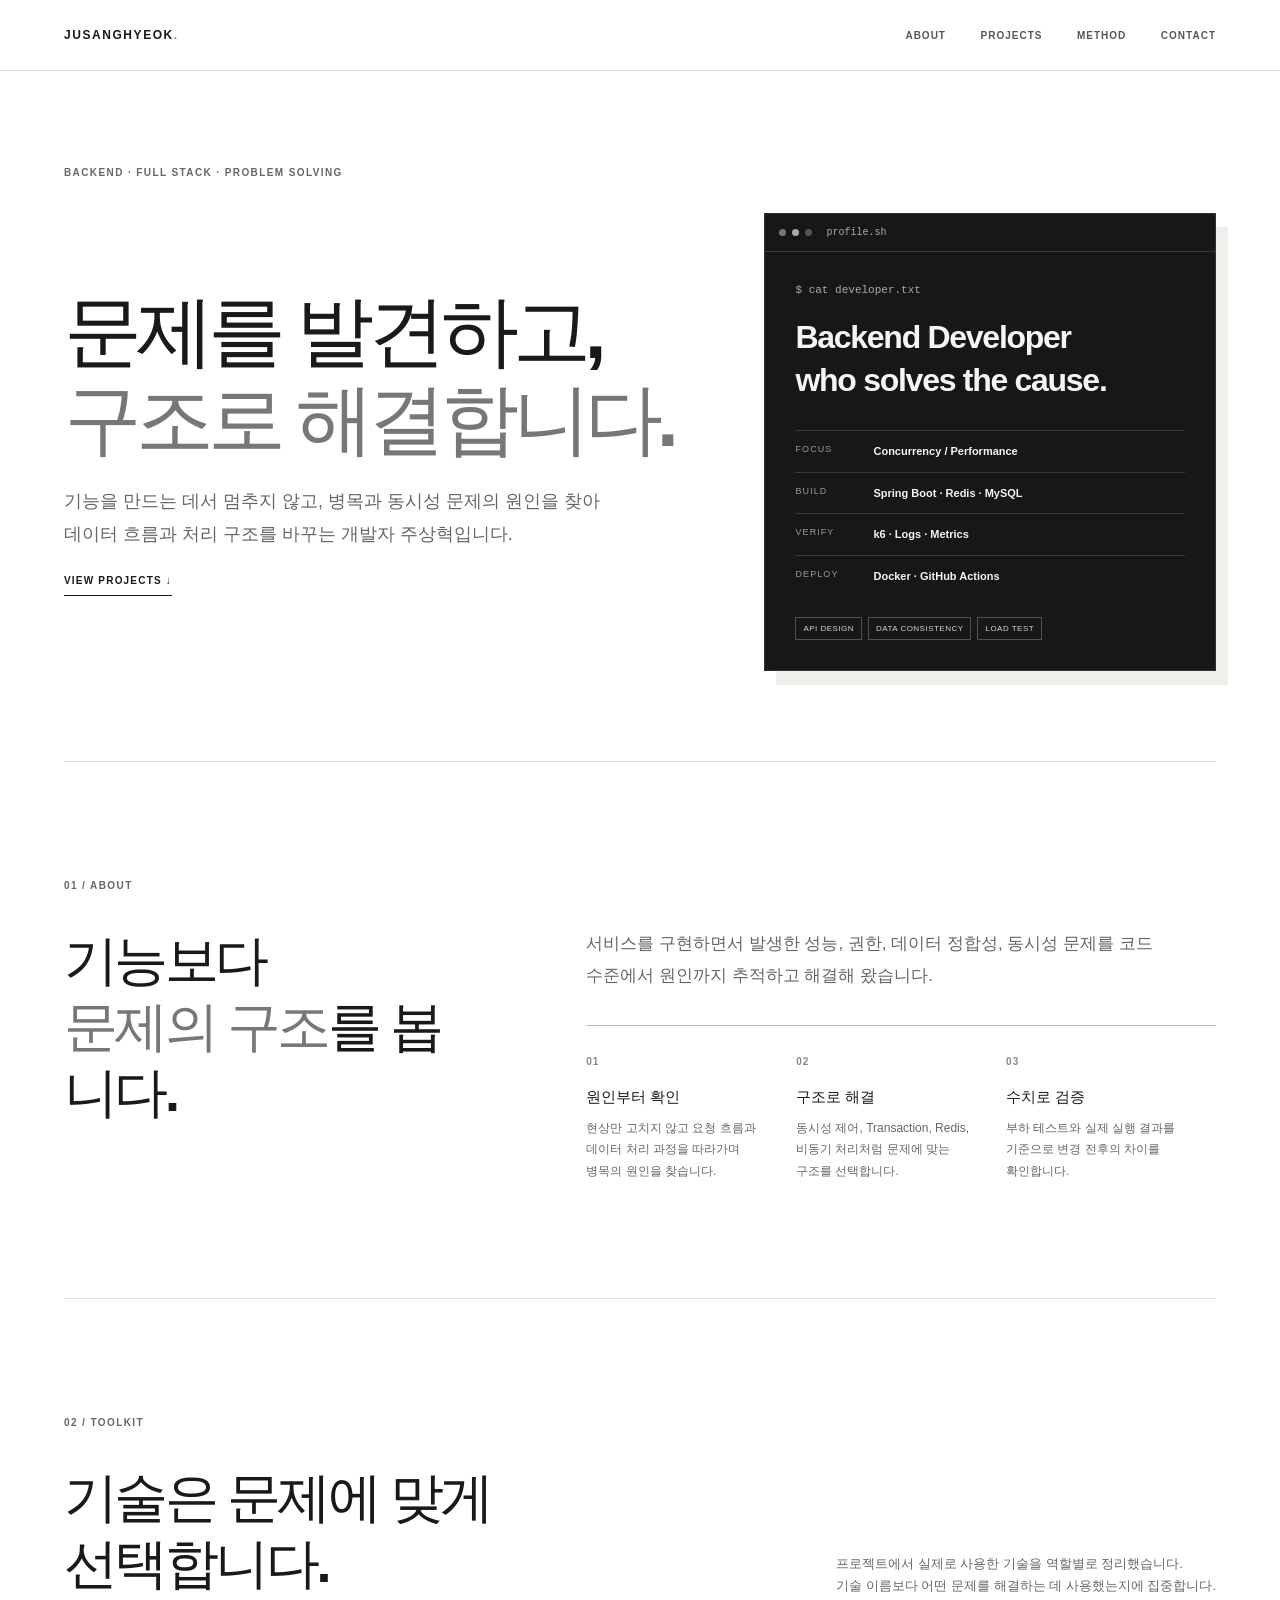
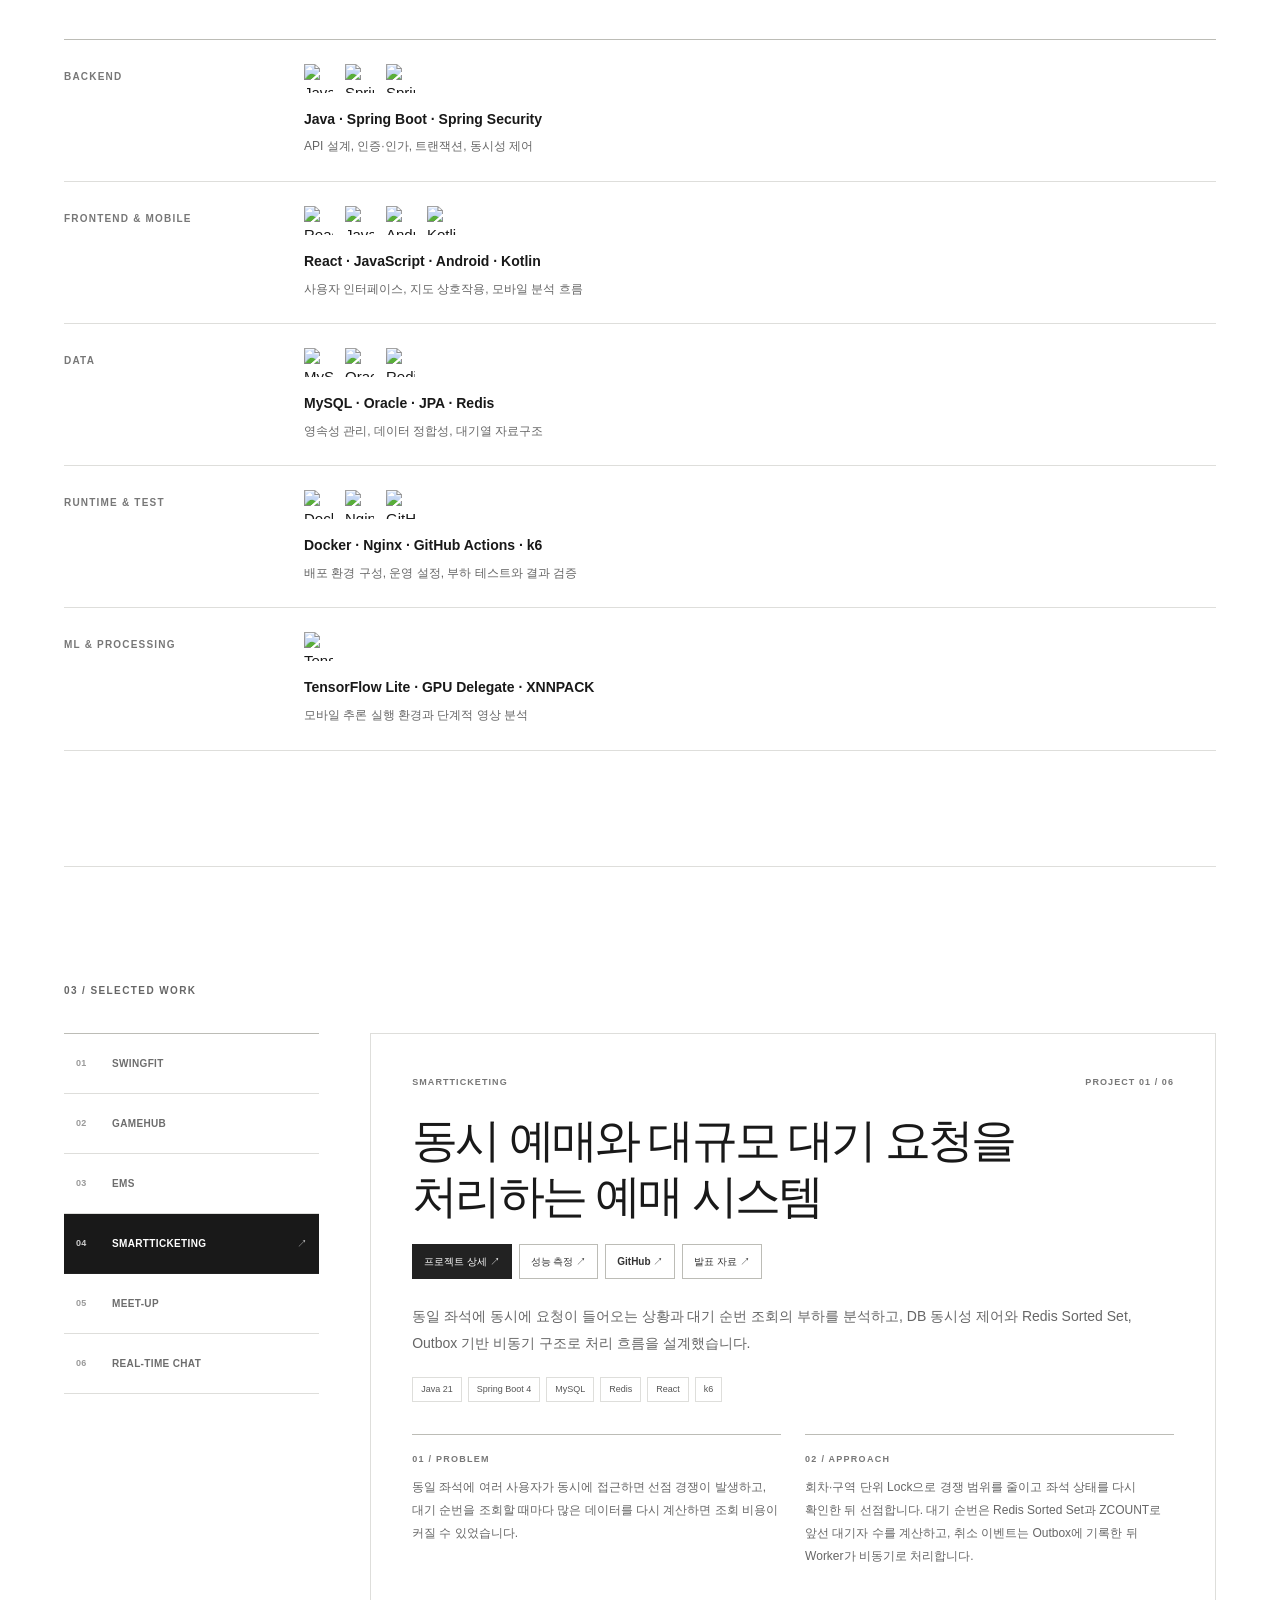
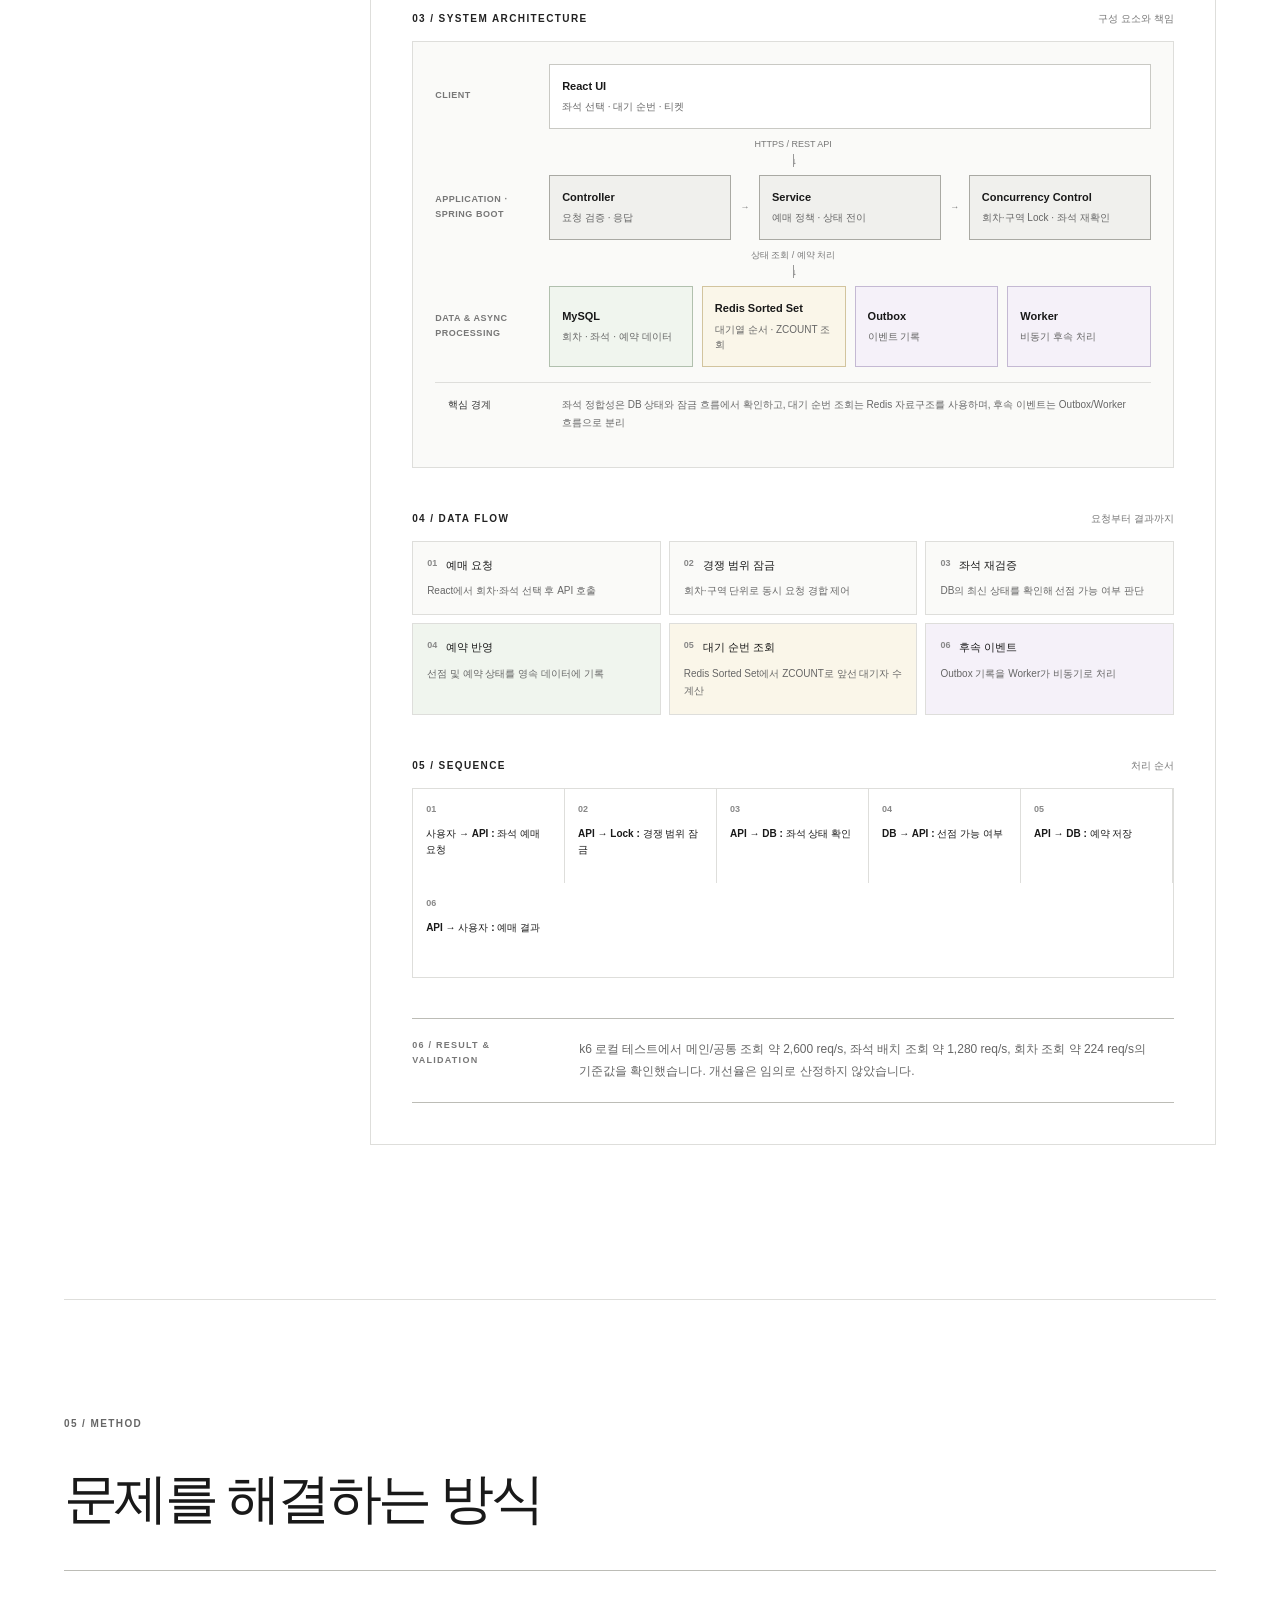
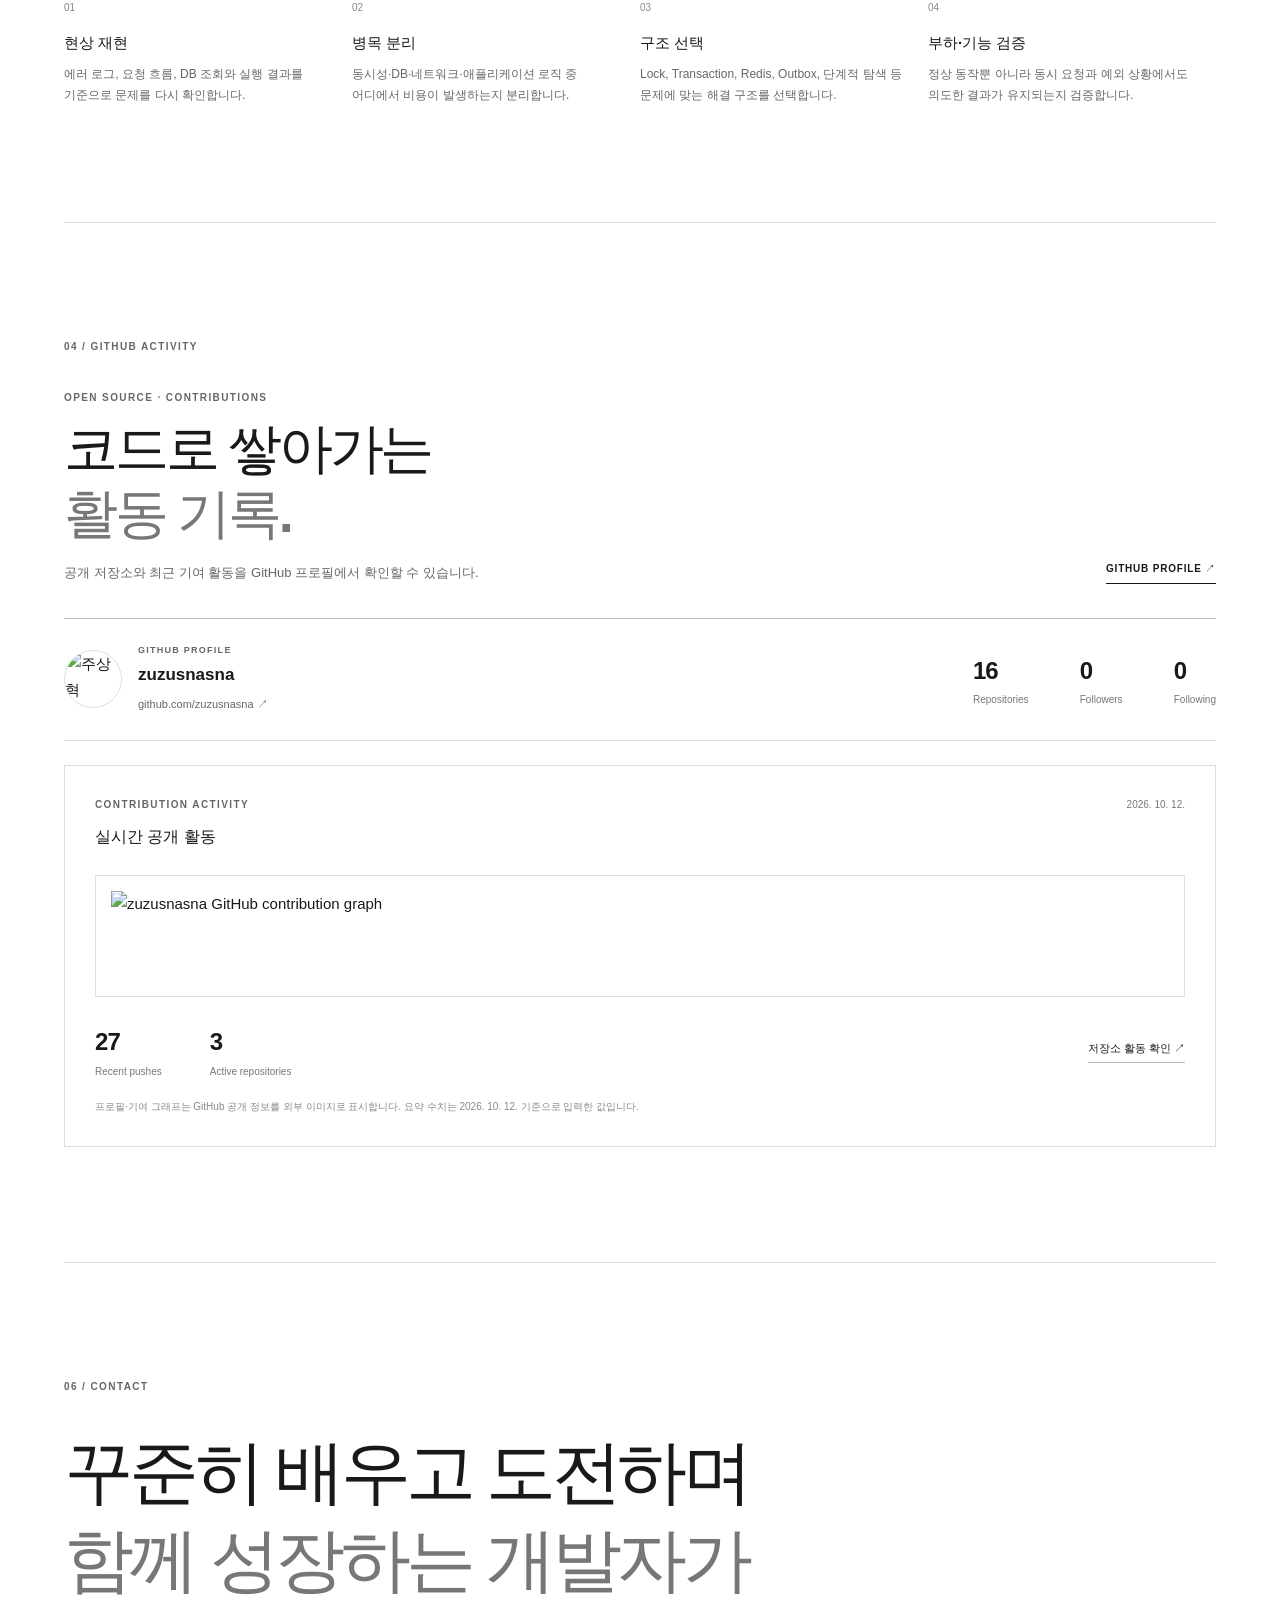
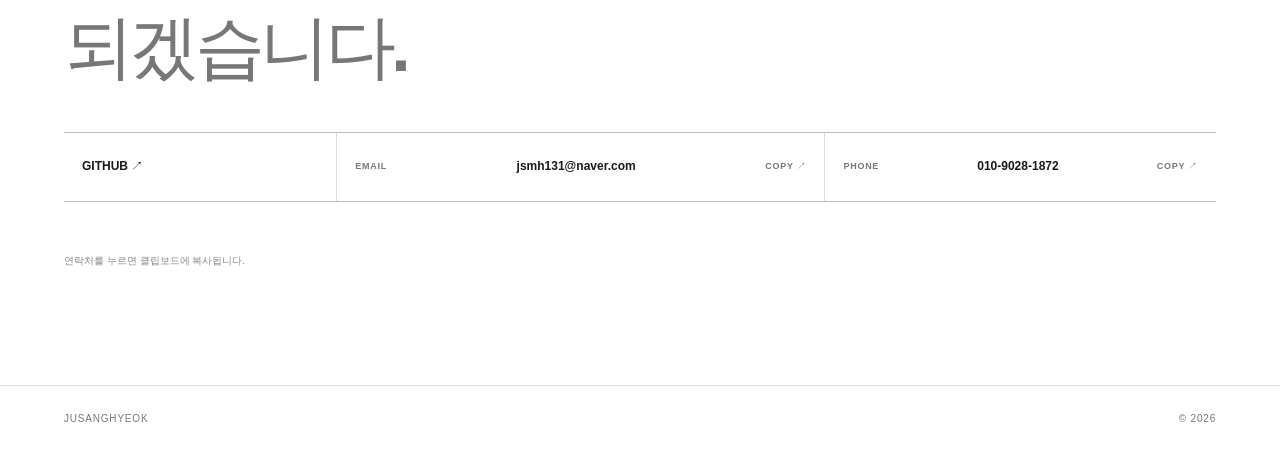
==== index.html @ 5ac65070 "Refresh homepage stylesheet cache" ====
<!doctype html>
<html lang="ko">
<head>
<meta charset="utf-8"><meta name="viewport" content="width=device-width, initial-scale=1">
<meta name="description" content="주상혁 개발자 포트폴리오"><title>주상혁 — 문제를 발견하고, 구조로 해결합니다.</title>
  <link rel="stylesheet" href="portfolio.css?v=20261027">
</head>
<body>
<header class="site-header"><a class="brand" href="#top">JUSANGHYEOK<span>.</span></a><nav><a href="#about">About</a><a href="#projects">Projects</a><a href="#method">Method</a><a href="#contact">Contact</a></nav></header>
<main id="top">
<section class="hero section"><div class="eyebrow">BACKEND · FULL STACK · PROBLEM SOLVING</div><div class="hero-main"><h1>문제를 발견하고,<br><em>구조로 해결합니다.</em></h1><p class="hero-copy">기능을 만드는 데서 멈추지 않고, 병목과 동시성 문제의 원인을 찾아<br>데이터 흐름과 처리 구조를 바꾸는 개발자 주상혁입니다.</p><a class="scroll-link" href="#projects">VIEW PROJECTS ↓</a></div><aside class="hero-terminal" aria-label="개발 환경 요약"><div class="terminal-bar"><i class="terminal-dot"></i><i class="terminal-dot"></i><i class="terminal-dot"></i><span class="terminal-label">profile.sh</span></div><div class="terminal-body"><div class="terminal-prompt">$ cat developer.txt</div><h2 class="terminal-name">Backend Developer<br>who solves the cause.</h2><div class="terminal-line"><span>FOCUS</span><strong>Concurrency / Performance</strong></div><div class="terminal-line"><span>BUILD</span><strong>Spring Boot · Redis · MySQL</strong></div><div class="terminal-line"><span>VERIFY</span><strong>k6 · Logs · Metrics</strong></div><div class="terminal-line"><span>DEPLOY</span><strong>Docker · GitHub Actions</strong></div><div class="terminal-tags"><span>API DESIGN</span><span>DATA CONSISTENCY</span><span>LOAD TEST</span></div></div></aside></section>
<section id="about" class="section about"><div class="section-label">01 / ABOUT</div><div class="about-grid"><h2>기능보다<br><span>문제의 구조</span>를 봅니다.</h2><div><p class="lead">서비스를 구현하면서 발생한 성능, 권한, 데이터 정합성, 동시성 문제를 코드 수준에서 원인까지 추적하고 해결해 왔습니다.</p><div class="principles"><article><b>01</b><h3>원인부터 확인</h3><p>현상만 고치지 않고 요청 흐름과 데이터 처리 과정을 따라가며 병목의 원인을 찾습니다.</p></article><article><b>02</b><h3>구조로 해결</h3><p>동시성 제어, Transaction, Redis, 비동기 처리처럼 문제에 맞는 구조를 선택합니다.</p></article><article><b>03</b><h3>수치로 검증</h3><p>부하 테스트와 실제 실행 결과를 기준으로 변경 전후의 차이를 확인합니다.</p></article></div></div></div></section>
<section id="stack" class="section stack"><div class="section-label">02 / TOOLKIT</div><div class="stack-heading"><h2>기술은 문제에 맞게<br>선택합니다.</h2><p>프로젝트에서 실제로 사용한 기술을 역할별로 정리했습니다.<br>기술 이름보다 어떤 문제를 해결하는 데 사용했는지에 집중합니다.</p></div><div class="stack-list"><div class="stack-row"><span class="stack-category">BACKEND</span><div class="stack-content"><div class="stack-logos"><img src="https://cdn.jsdelivr.net/gh/devicons/devicon/icons/java/java-original.svg" alt="Java"><img src="https://cdn.jsdelivr.net/gh/devicons/devicon/icons/spring/spring-original.svg" alt="Spring Boot"><img src="https://cdn.simpleicons.org/springsecurity/111111" alt="Spring Security"></div><strong>Java · Spring Boot · Spring Security</strong><p>API 설계, 인증·인가, 트랜잭션, 동시성 제어</p></div></div><div class="stack-row"><span class="stack-category">FRONTEND & MOBILE</span><div class="stack-content"><div class="stack-logos"><img src="https://cdn.jsdelivr.net/gh/devicons/devicon/icons/react/react-original.svg" alt="React"><img src="https://cdn.jsdelivr.net/gh/devicons/devicon/icons/javascript/javascript-original.svg" alt="JavaScript"><img src="https://cdn.jsdelivr.net/gh/devicons/devicon/icons/android/android-original.svg" alt="Android"><img src="https://cdn.jsdelivr.net/gh/devicons/devicon/icons/kotlin/kotlin-original.svg" alt="Kotlin"></div><strong>React · JavaScript · Android · Kotlin</strong><p>사용자 인터페이스, 지도 상호작용, 모바일 분석 흐름</p></div></div><div class="stack-row"><span class="stack-category">DATA</span><div class="stack-content"><div class="stack-logos"><img src="https://cdn.jsdelivr.net/gh/devicons/devicon/icons/mysql/mysql-original.svg" alt="MySQL"><img src="https://cdn.jsdelivr.net/gh/devicons/devicon/icons/oracle/oracle-original.svg" alt="Oracle"><img src="https://cdn.jsdelivr.net/gh/devicons/devicon/icons/redis/redis-original.svg" alt="Redis"></div><strong>MySQL · Oracle · JPA · Redis</strong><p>영속성 관리, 데이터 정합성, 대기열 자료구조</p></div></div><div class="stack-row"><span class="stack-category">RUNTIME & TEST</span><div class="stack-content"><div class="stack-logos"><img src="https://cdn.jsdelivr.net/gh/devicons/devicon/icons/docker/docker-original.svg" alt="Docker"><img src="https://cdn.jsdelivr.net/gh/devicons/devicon/icons/nginx/nginx-original.svg" alt="Nginx"><img src="https://cdn.jsdelivr.net/gh/devicons/devicon/icons/githubactions/githubactions-original.svg" alt="GitHub Actions"></div><strong>Docker · Nginx · GitHub Actions · k6</strong><p>배포 환경 구성, 운영 설정, 부하 테스트와 결과 검증</p></div></div><div class="stack-row"><span class="stack-category">ML & PROCESSING</span><div class="stack-content"><div class="stack-logos"><img src="https://cdn.jsdelivr.net/gh/devicons/devicon/icons/tensorflow/tensorflow-original.svg" alt="TensorFlow Lite"></div><strong>TensorFlow Lite · GPU Delegate · XNNPACK</strong><p>모바일 추론 실행 환경과 단계적 영상 분석</p></div></div></div></section>
<section id="projects" class="section projects"><div class="section-label">03 / SELECTED WORK</div>
<div class="projects-layout">
  <div class="project-switcher" id="projectSwitcher" role="tablist" aria-label="프로젝트 선택" aria-orientation="vertical">
    <button class="project-tab" data-project="swing" role="tab" aria-controls="projectDetail" aria-selected="false"><span>01</span><span>SWINGFIT</span><span class="tab-arrow">↗</span></button>
    <button class="project-tab" data-project="game" role="tab" aria-controls="projectDetail" aria-selected="false"><span>02</span><span>GAMEHUB</span><span class="tab-arrow">↗</span></button>
    <button class="project-tab" data-project="ems" role="tab" aria-controls="projectDetail" aria-selected="false"><span>03</span><span>EMS</span><span class="tab-arrow">↗</span></button>
    <button class="project-tab active" data-project="smart" role="tab" aria-controls="projectDetail" aria-selected="true"><span>04</span><span>SMARTTICKETING</span><span class="tab-arrow">↗</span></button>
    <button class="project-tab" data-project="meet" role="tab" aria-controls="projectDetail" aria-selected="false"><span>05</span><span>MEET-UP</span><span class="tab-arrow">↗</span></button>
    <button class="project-tab" data-project="realtimechat" role="tab" aria-controls="projectDetail" aria-selected="false"><span>06</span><span>REAL-TIME CHAT</span><span class="tab-arrow">↗</span></button>
  </div>
  <div id="projectDetail" class="project-detail" role="tabpanel" aria-live="polite"></div>
</div>
</section>
<section id="method" class="section method"><div class="section-label">05 / METHOD</div><h2>문제를 해결하는 방식</h2><div class="method-list"><div><span>01</span><h3>현상 재현</h3><p>에러 로그, 요청 흐름, DB 조회와 실행 결과를 기준으로 문제를 다시 확인합니다.</p></div><div><span>02</span><h3>병목 분리</h3><p>동시성·DB·네트워크·애플리케이션 로직 중 어디에서 비용이 발생하는지 분리합니다.</p></div><div><span>03</span><h3>구조 선택</h3><p>Lock, Transaction, Redis, Outbox, 단계적 탐색 등 문제에 맞는 해결 구조를 선택합니다.</p></div><div><span>04</span><h3>부하·기능 검증</h3><p>정상 동작뿐 아니라 동시 요청과 예외 상황에서도 의도한 결과가 유지되는지 검증합니다.</p></div></div></section>
<section id="github-activity" class="section github-activity"><div class="section-label">04 / GITHUB ACTIVITY</div>
<div class="github-heading"><div><p class="github-kicker">OPEN SOURCE · CONTRIBUTIONS</p><h2>코드로 쌓아가는<br><span>활동 기록.</span></h2><p class="github-intro">공개 저장소와 최근 기여 활동을 GitHub 프로필에서 확인할 수 있습니다.</p></div><a class="github-profile-link" href="https://github.com/zuzusnasna" target="_blank" rel="noreferrer">GITHUB PROFILE ↗</a></div>
<div class="github-overview"><div class="github-identity"><img class="github-avatar" src="https://github.com/zuzusnasna.png" alt="주상혁 GitHub 프로필 이미지"><div><span class="github-kicker">GITHUB PROFILE</span><h3>zuzusnasna</h3><a href="https://github.com/zuzusnasna" target="_blank" rel="noreferrer">github.com/zuzusnasna ↗</a></div></div><div class="github-stats"><div><strong>16</strong><span>Repositories</span></div><div><strong>0</strong><span>Followers</span></div><div><strong>0</strong><span>Following</span></div></div></div>
<div class="contribution-panel"><div class="contribution-heading"><div><span class="github-kicker">CONTRIBUTION ACTIVITY</span><h3>실시간 공개 활동</h3></div><span class="activity-date">2026. 10. 12.</span></div><a class="contribution-graph" href="https://github.com/zuzusnasna" target="_blank" rel="noreferrer" aria-label="GitHub contribution graph 열기"><img src="https://ghchart.rshah.org/zuzusnasna" alt="zuzusnasna GitHub contribution graph"></a><div class="activity-stats"><div><strong>27</strong><span>Recent pushes</span></div><div><strong>3</strong><span>Active repositories</span></div><a href="https://github.com/zuzusnasna?tab=repositories" target="_blank" rel="noreferrer">저장소 활동 확인 ↗</a></div><p class="github-note">프로필·기여 그래프는 GitHub 공개 정보를 외부 이미지로 표시합니다. 요약 수치는 2026. 10. 12. 기준으로 입력한 값입니다.</p></div>
</section>
<section id="contact" class="section contact"><div class="section-label">06 / CONTACT</div><h2>꾸준히 배우고 도전하며<br><em>함께 성장하는 개발자가 되겠습니다.</em></h2><div class="contact-links"><a href="https://github.com/zuzusnasna" target="_blank" rel="noreferrer">GITHUB ↗</a><button class="contact-copy" type="button" data-copy="jsmh131@naver.com"><span class="contact-copy-label">EMAIL</span><span>jsmh131@naver.com</span><span class="copy-action">COPY ↗</span></button><button class="contact-copy" type="button" data-copy="01090281872"><span class="contact-copy-label">PHONE</span><span>010-9028-1872</span><span class="copy-action">COPY ↗</span></button></div><p class="copy-feedback" aria-live="polite"></p><p class="small">연락처를 누르면 클립보드에 복사됩니다.</p></section>
</main><footer><span>JUSANGHYEOK</span><span>© 2026</span></footer><script src="script.js?v=20261026"></script>
</body></html>
---- portfolio.css ----
/* Portfolio stylesheet rebuilt from a single source of truth. */
:root{
 --ink:#191919;--muted:#666;--quiet:#858585;--line:#dededb;--line-dark:#bcbcb6;
 --paper:#fff;--panel:#f7f7f5;--panel-2:#efefec;--accent:#171717;
 --gutter:clamp(22px,5vw,76px);--content:1320px;--section-gap:clamp(76px,9vw,132px);
 color-scheme:light;font-family:Inter,Pretendard,-apple-system,BlinkMacSystemFont,"Segoe UI",sans-serif;
 font-synthesis:none;text-rendering:optimizeLegibility;-webkit-font-smoothing:antialiased
}
*{box-sizing:border-box}
html{scroll-behavior:smooth;scroll-padding-top:90px}
body{margin:0;background:var(--paper);color:var(--ink);font-size:15px;line-height:1.7}
body,button,input,textarea{font-family:Inter,Pretendard,-apple-system,BlinkMacSystemFont,"Segoe UI",sans-serif}
a{color:inherit;text-decoration:none}button{color:inherit}img,video{display:block;max-width:100%}
h1,h2,h3,h4,p{margin-top:0}p{color:var(--muted)}button,a{-webkit-tap-highlight-color:transparent}
button{font:inherit}::selection{background:#222;color:#fff}:focus-visible{outline:2px solid #555;outline-offset:4px}
.section{width:min(var(--content),calc(100% - var(--gutter)*2));margin-inline:auto}
.site-header{position:sticky;top:0;z-index:100;display:flex;align-items:center;justify-content:space-between;gap:24px;width:100%;min-height:70px;padding:0 var(--gutter);border-bottom:1px solid var(--line);background:rgba(255,255,255,.96);backdrop-filter:blur(14px)}
.brand{flex:0 0 auto;font-size:12px;font-weight:850;letter-spacing:.13em;white-space:nowrap}.brand span{color:#8b8b84}
.site-header nav{display:flex;align-items:center;justify-content:flex-end;gap:clamp(16px,2.7vw,38px);margin-left:auto}
.site-header nav a{display:inline-flex;align-items:center;min-height:70px;color:#565656;font-size:10px;font-weight:750;letter-spacing:.1em;text-transform:uppercase;white-space:nowrap}
.site-header nav a:hover{color:#000}
.hero{display:grid;grid-template-columns:minmax(0,1.15fr) minmax(300px,.85fr);align-items:center;column-gap:clamp(42px,7vw,100px);row-gap:18px;min-height:min(690px,calc(100svh - 70px));padding-block:66px 76px}
.eyebrow,.section-label,.visual-title,.detail-section-label,.detail-eyebrow,.github-kicker,.mini-label{color:var(--muted);font-size:10px;font-weight:780;letter-spacing:.14em;text-transform:uppercase}
.hero>.eyebrow{grid-column:1/-1;align-self:end;margin-bottom:0}.hero-main{min-width:0}.hero-terminal{grid-column:2;grid-row:2}
.hero h1{margin:0 0 22px;font-size:clamp(43px,6.1vw,82px);font-weight:640;line-height:1.12;letter-spacing:-.075em}
.hero h1 em,.contact h2 em{color:#777;font-style:normal}
.hero-copy{max-width:650px;margin-bottom:14px;font-size:clamp(15px,1.4vw,18px);line-height:1.85;word-break:keep-all}
.scroll-link{display:inline-flex;align-items:center;min-height:28px;padding:0 0 3px;border-bottom:1px solid var(--ink);font-size:10px;font-weight:780;letter-spacing:.12em;line-height:1.3}
.hero-terminal{align-self:center;overflow:hidden;border:1px solid #333;background:#171717;color:#f5f5f2;box-shadow:12px 14px 0 #efefec}
.terminal-bar{display:flex;align-items:center;gap:6px;min-height:38px;padding:0 14px;border-bottom:1px solid #373737}
.terminal-dot{width:7px;height:7px;border-radius:50%;background:#777}.terminal-dot:nth-child(2){background:#aaa}.terminal-dot:nth-child(3){background:#555}
.terminal-label{margin-left:8px;color:#aaa;font:10px/1.2 ui-monospace,SFMono-Regular,Menlo,monospace}
.terminal-body{padding:clamp(18px,3vw,30px)}.terminal-prompt{margin-bottom:17px;color:#aaa;font:11px/1.5 ui-monospace,SFMono-Regular,Menlo,monospace}
.terminal-name{margin-bottom:28px;font-size:clamp(23px,2.5vw,32px);font-weight:600;line-height:1.35;letter-spacing:-.04em}
.terminal-line{display:grid;grid-template-columns:66px 1fr;gap:12px;padding:11px 0;border-top:1px solid #383838;font-size:11px}
.terminal-line span{color:#999;font-size:9px;letter-spacing:.12em}.terminal-line strong{font-weight:550}
.terminal-tags{display:flex;flex-wrap:wrap;gap:6px;margin-top:20px}.terminal-tags span{padding:4px 7px;border:1px solid #505050;color:#d4d4d0;font-size:8px;letter-spacing:.06em}
.about,.stack,.projects,.method,.github-activity,.contact{padding-block:var(--section-gap);border-top:1px solid var(--line)}
.section-label{margin-bottom:34px}
.about-grid{display:grid;grid-template-columns:minmax(240px,.8fr) minmax(0,1.2fr);gap:clamp(40px,8vw,120px)}
.about-grid h2,.stack-heading h2,.method>h2{margin:0;font-size:clamp(32px,4.5vw,54px);font-weight:620;line-height:1.22;letter-spacing:-.065em}
.about-grid h2 span,.github-heading h2 span{color:#777}
.lead{max-width:680px;margin:0 0 32px;font-size:17px;line-height:1.9;word-break:keep-all}
.principles{display:grid;grid-template-columns:repeat(3,minmax(0,1fr));border-top:1px solid var(--line-dark)}
.principles article{padding:21px 17px 0 0}.principles article b{color:#888;font-size:10px;letter-spacing:.1em}
.principles h3{margin:12px 0 8px;font-size:15px}.principles p{margin:0;font-size:12px;line-height:1.8;word-break:keep-all}
.stack-heading{display:flex;justify-content:space-between;align-items:end;gap:30px;margin-bottom:42px}
.stack-heading p{max-width:470px;margin:0;font-size:13px}
.stack-list{border-top:1px solid var(--line-dark)}.stack-row{display:grid;grid-template-columns:210px minmax(0,1fr);gap:30px;padding:24px 0;border-bottom:1px solid var(--line)}
.stack-category{padding-top:4px;color:#777;font-size:10px;font-weight:780;letter-spacing:.12em}
.stack-content>strong{font-size:14px;font-weight:650}.stack-content p{margin:5px 0 0;font-size:12px}
.stack-logos{display:flex;align-items:center;flex-wrap:wrap;gap:12px;margin-bottom:13px}
.stack-logos img{width:29px;height:29px;object-fit:contain;transition:transform .18s}.stack-logos img:hover{transform:translateY(-2px)}
/* Project selector and detail are one two-column component. */
.projects{padding-bottom:clamp(90px,12vw,160px)}
.projects-layout{display:grid;grid-template-columns:minmax(205px,255px) minmax(0,1fr);align-items:start;gap:clamp(24px,4vw,54px)}
.project-switcher{position:sticky;top:94px;display:flex;flex-direction:column;min-width:0;border-top:1px solid var(--line-dark)}
.project-tab{display:grid;grid-template-columns:27px minmax(0,1fr) 18px;align-items:center;gap:9px;width:100%;min-height:60px;padding:14px 12px;border:0;border-bottom:1px solid var(--line);background:#fff;color:#6d6d6d;text-align:left;cursor:pointer;font-size:10px;font-weight:780;letter-spacing:.035em;transition:background .18s,color .18s,border-color .18s}
.project-tab>span:first-child{color:#999;font-size:9px;font-variant-numeric:tabular-nums}.project-tab>span:nth-child(2){min-width:0;overflow-wrap:anywhere}
.project-tab .tab-arrow{color:#999;text-align:right;opacity:0;transform:translate(-3px,3px);transition:opacity .18s,transform .18s}
.project-tab:hover{background:var(--panel);color:#111}.project-tab:hover .tab-arrow{opacity:1;transform:translate(0,0)}
.project-tab.active{border-bottom-color:#222;background:#191919;color:#fff}.project-tab.active>span:first-child,.project-tab.active .tab-arrow{color:#ccc}.project-tab.active .tab-arrow{opacity:1;transform:none}
.project-detail{min-width:0;scroll-margin-top:92px}.project-card{min-width:0;padding:clamp(22px,3.2vw,42px);border:1px solid var(--line);background:#fff}
.project-head{display:flex;justify-content:space-between;gap:15px;margin-bottom:22px;color:#777;font-size:9px;font-weight:780;letter-spacing:.12em}
.project-title{max-width:900px;margin:0 0 20px;font-size:clamp(28px,3.7vw,46px);font-weight:640;line-height:1.22;letter-spacing:-.06em;word-break:keep-all}
.project-actions{display:flex;flex-wrap:wrap;gap:7px;margin:20px 0 24px}
.project-action{display:inline-flex;align-items:center;justify-content:center;min-height:35px;padding:7px 11px;border:1px solid var(--line-dark);color:#333;font-size:10px;font-weight:700;transition:background .18s,color .18s,border-color .18s}
.project-action:hover,.project-action-primary{border-color:#222;background:#222;color:#fff}.project-action-primary:hover{background:#444}
.project-summary{max-width:900px;margin-bottom:20px;font-size:14px;line-height:1.9;word-break:keep-all}
.tags,.detail-tags{display:flex;flex-wrap:wrap;gap:6px}.tags span,.detail-tags span{padding:5px 8px;border:1px solid var(--line);color:#555;font-size:9px;line-height:1.5}
.detail-grid{display:grid;grid-template-columns:repeat(2,minmax(0,1fr));gap:24px;margin-top:32px}
.detail-grid section{min-width:0;padding-top:17px;border-top:1px solid var(--line-dark)}
.mini-label{display:block;margin-bottom:9px;color:#777;font-size:9px}
.detail-grid p,.project-result p{margin:0;font-size:12px;line-height:1.9;word-break:keep-all}
.visual-section{min-width:0;margin-top:42px}.visual-title{display:flex;justify-content:space-between;align-items:center;gap:16px;margin-bottom:14px;color:#222}
.visual-title small{color:#777;font-size:10px;font-weight:500;letter-spacing:0;text-transform:none}
.diagram{min-width:0;overflow-x:auto;padding:clamp(12px,2vw,22px);border:1px solid var(--line);background:#fafaf8}
.arch-map{display:flex;flex-direction:column;align-items:stretch;gap:8px;min-width:0}
.arch-lane{position:relative;display:flex;align-items:stretch;justify-content:center;gap:9px;min-width:0}
.arch-lane-label{flex:0 0 105px;display:flex;align-items:center;color:#777;font-size:9px;font-weight:780;letter-spacing:.06em}
.arch-node{flex:1 1 0;min-width:0;display:flex;flex-direction:column;justify-content:center;gap:5px;padding:13px 12px;border:1px solid #c9c9c4;background:#fff}
.arch-node b{font-size:11px;font-weight:750;line-height:1.5;overflow-wrap:anywhere}.arch-node small{color:#666;font-size:10px;line-height:1.55;overflow-wrap:anywhere}
.arch-node.primary{border-color:#a9a9a3;background:#f0f0ed}.arch-node.database{border-color:#b1c0ae;background:#f0f5ee}.arch-node.cache{border-color:#d2c49e;background:#faf6e9}.arch-node.async{border-color:#c4b9d3;background:#f5f1f9}.arch-node.fallback{border-color:#d7b7a6;background:#fbf2ed}
.arch-connector{display:flex;flex-direction:column;align-items:center;gap:2px;color:#777;font-size:9px;text-align:center}.arch-connector i{display:block;width:1px;height:13px;background:#999}
.arch-link{align-self:center;color:#777;font-size:9px;letter-spacing:.06em}.arch-note{display:grid;grid-template-columns:100px minmax(0,1fr);gap:14px;margin-top:7px;padding:13px;border-top:1px solid var(--line);color:#666;font-size:10px;line-height:1.8}.arch-note b{color:#333}
.arch-fork{padding:8px;color:#666;text-align:center;font-size:10px}
.flow-detail{display:grid;grid-template-columns:repeat(3,minmax(0,1fr));gap:8px}
.flow-step{min-width:0;padding:14px;border:1px solid var(--line);background:#fafaf8}
.flow-step-top{display:flex;align-items:flex-start;gap:9px;margin-bottom:8px;font-size:11px;font-weight:750}.flow-step-top b{color:#888;font-size:9px}
.flow-step p{margin:0;font-size:10px;line-height:1.75;word-break:keep-all}
.flow-step.cache{background:#faf6e9}.flow-step.database{background:#f0f5ee}.flow-step.async{background:#f5f1f9}
.flow-arrow{align-self:center;color:#888}.sequence{display:grid;grid-template-columns:repeat(5,minmax(0,1fr));border:1px solid var(--line)}
.sequence-item,.sequence>div{display:flex;flex-direction:column;gap:9px;min-width:0;min-height:94px;padding:13px;border-right:1px solid var(--line)}
.sequence-item:last-child,.sequence>div:last-child{border-right:0}
.sequence-item b,.sequence>div b{color:#888;font-size:9px}.sequence-item span,.sequence>div span{font-size:10px;font-weight:650;line-height:1.6;overflow-wrap:anywhere}
.project-result{display:grid;grid-template-columns:145px minmax(0,1fr);gap:16px 22px;margin-top:40px;padding:19px 0;border-top:1px solid var(--line-dark);border-bottom:1px solid var(--line-dark)}
.project-result .mini-label{margin:0}.project-result p{max-width:850px}
.method>h2{margin-bottom:38px}.method-list{display:grid;grid-template-columns:repeat(4,minmax(0,1fr));border-top:1px solid var(--line-dark)}
.method-list>div{padding:22px 18px 0 0}.method-list span{color:#888;font-size:10px}.method-list h3{margin:12px 0 8px;font-size:15px}.method-list p{margin:0;font-size:12px;line-height:1.8;word-break:keep-all}
.github-heading{display:flex;align-items:end;justify-content:space-between;gap:30px;margin-bottom:34px}.github-kicker{display:block;margin-bottom:10px}
.github-heading h2{margin-bottom:16px;font-size:clamp(32px,4.5vw,54px);font-weight:620;line-height:1.2;letter-spacing:-.06em}
.github-intro{max-width:480px;margin:0;font-size:13px}.github-profile-link{flex:0 0 auto;padding-bottom:6px;border-bottom:1px solid var(--ink);font-size:10px;font-weight:780;letter-spacing:.08em}
.github-overview{display:flex;justify-content:space-between;align-items:center;gap:25px;padding:24px 0;border-top:1px solid var(--line-dark);border-bottom:1px solid var(--line)}
.github-identity{display:flex;align-items:center;gap:16px}.github-avatar{width:58px;height:58px;border:1px solid var(--line);border-radius:50%;object-fit:cover}
.github-identity .github-kicker{margin-bottom:3px;font-size:9px}.github-identity h3{margin:0;font-size:17px}.github-identity a{color:#666;font-size:11px}
.github-stats{display:flex;gap:clamp(22px,4vw,54px)}.github-stats>div,.activity-stats>div{display:flex;flex-direction:column}
.github-stats strong,.activity-stats strong{font-size:24px;font-weight:600;letter-spacing:-.04em}.github-stats span,.activity-stats span{color:#777;font-size:10px}
.contribution-panel{margin-top:24px;padding:clamp(18px,3vw,30px);border:1px solid var(--line)}
.contribution-heading{display:flex;justify-content:space-between;gap:20px}.contribution-heading h3{margin:0;font-size:16px}.activity-date{color:#777;font-size:10px}
.contribution-graph{display:block;margin:25px 0;padding:15px;overflow:hidden;border:1px solid var(--line);background:#fff}.contribution-graph img{width:100%;min-height:90px;object-fit:contain}
.activity-stats{display:flex;align-items:center;gap:clamp(20px,4vw,48px)}.activity-stats>a{margin-left:auto;padding-bottom:4px;border-bottom:1px solid var(--line-dark);font-size:11px}
.github-note,.small{margin:18px 0 0;color:#888;font-size:10px;line-height:1.8}
.contact h2{max-width:1000px;margin-bottom:40px;font-size:clamp(34px,5.7vw,70px);font-weight:620;line-height:1.25;letter-spacing:-.065em;word-break:keep-all}
.contact-links{display:grid;grid-template-columns:.7fr 1.25fr 1fr;border-top:1px solid var(--line-dark);border-bottom:1px solid var(--line-dark)}
.contact-links>a,.contact-copy{display:flex;align-items:center;justify-content:space-between;gap:12px;min-width:0;min-height:68px;padding:16px 18px;border:0;border-right:1px solid var(--line);background:#fff;color:var(--ink);text-align:left;font-size:12px;font-weight:650}
.contact-links>:last-child{border-right:0}.contact-links>a:hover,.contact-copy:hover{background:var(--panel)}.contact-copy{cursor:pointer}
.contact-copy-label,.copy-action{flex:0 0 auto;color:#777;font-size:9px;font-weight:780;letter-spacing:.08em}.contact-copy>span:nth-child(2){min-width:0;overflow-wrap:anywhere}
.copy-feedback{min-height:20px;margin:12px 0 0;font-size:11px}
footer{display:flex;justify-content:space-between;gap:20px;padding:24px var(--gutter);border-top:1px solid var(--line);color:#777;font-size:10px;letter-spacing:.08em}
/* Shared project-detail page components */
.project-detail-page{background:#fff}.detail-page-main{width:min(1120px,calc(100% - var(--gutter)*2));margin-inline:auto}
.detail-page-top{padding:30px 0 12px}.detail-back-link{display:inline-block;color:#666;font-size:10px;font-weight:780;letter-spacing:.08em}.detail-back-link:hover{color:#000}
.detail-hero{display:grid;grid-template-columns:minmax(0,1fr) 235px;align-items:start;gap:clamp(30px,6vw,75px);padding:56px 0 74px}
.detail-hero-copy{min-width:0}.detail-eyebrow{display:flex;flex-wrap:wrap;gap:10px;margin-bottom:22px}.detail-eyebrow span{color:#222}
.detail-hero h1{margin-bottom:22px;font-size:clamp(36px,5.5vw,64px);font-weight:630;line-height:1.16;letter-spacing:-.065em;word-break:keep-all}
.detail-hero-copy>p,.detail-lead{max-width:760px;margin-bottom:25px;font-size:14px;line-height:1.95;word-break:keep-all}
.detail-tags{gap:6px}.detail-side-index{display:flex;flex-direction:column;align-items:flex-start;gap:12px;margin-top:4px;padding:20px;border:1px solid var(--line);background:var(--panel)}
.detail-side-index>span{color:#777;font-size:9px;font-weight:780;letter-spacing:.1em}.detail-side-index strong{font-size:13px;line-height:1.5}
.detail-side-line{width:100%;height:1px;margin:2px 0;background:var(--line-dark)}.detail-side-index small{color:#777;font-size:9px;line-height:1.7}
.detail-side-index a{font-size:10px;font-weight:650;line-height:1.6}.detail-side-index a:hover{text-decoration:underline;text-underline-offset:3px}
.detail-hero-actions,.detail-resource-links,.detail-bottom-links{display:flex;flex-wrap:wrap;gap:8px;margin-top:22px}
.detail-primary-link,.detail-secondary-link,.detail-resource-links a,.detail-bottom-links a{display:inline-flex;align-items:center;padding:9px 12px;border:1px solid var(--line-dark);font-size:10px;font-weight:700}
.detail-primary-link{background:#222;color:#fff;border-color:#222}.detail-primary-link:hover{background:#444}.detail-secondary-link:hover,.detail-resource-links a:hover,.detail-bottom-links a:hover{background:var(--panel)}
.detail-section{padding:48px 0 62px;border-top:1px solid var(--line)}.detail-section-label{display:flex;gap:12px;margin-bottom:19px}.detail-section-label span:first-child{color:#222}
.detail-section-heading{display:flex;align-items:end;justify-content:space-between;gap:30px;margin-bottom:28px}.detail-section-heading h2{margin:0;font-size:clamp(25px,3.2vw,38px);font-weight:620;line-height:1.25;letter-spacing:-.05em;word-break:keep-all}
.detail-section-heading p{max-width:470px;margin:0;font-size:12px;line-height:1.8}
.detail-card-grid{display:grid;grid-template-columns:repeat(2,minmax(0,1fr));gap:12px}
.detail-info-card{min-width:0;padding:22px;border:1px solid var(--line);background:#fff}.detail-info-card>span{color:#777;font-size:9px;font-weight:780;letter-spacing:.1em}
.detail-info-card h3{margin:12px 0 8px;font-size:16px;line-height:1.45;letter-spacing:-.025em}.detail-info-card p{margin:0;font-size:12px;line-height:1.85;word-break:keep-all}
.detail-outcome{padding:34px;border:1px solid var(--line);background:var(--panel)}.detail-outcome>div:first-child>span{color:#777;font-size:10px;font-weight:780;letter-spacing:.1em}
.detail-outcome h2{margin:12px 0 16px;font-size:clamp(25px,3.5vw,40px);line-height:1.25;letter-spacing:-.05em}.detail-outcome>p{max-width:850px;font-size:13px;line-height:1.9}
.detail-problem-grid{display:grid;grid-template-columns:150px minmax(0,1fr);gap:20px}.detail-problem-grid>.detail-section-label{margin:0}.detail-problem-content{display:grid;grid-template-columns:repeat(2,minmax(0,1fr));gap:14px}
.detail-problem-content article{padding:22px;border:1px solid var(--line)}.detail-problem-content article>span{font-size:9px;color:#777;font-weight:780;letter-spacing:.1em}
.detail-problem-content h2{margin:12px 0;font-size:22px;line-height:1.35;letter-spacing:-.04em}.detail-problem-content p{margin:0;font-size:12px;line-height:1.9;word-break:keep-all}.detail-solution{background:var(--panel)}
.detail-feature-list{border-top:1px solid var(--line-dark)}.detail-feature{display:grid;grid-template-columns:55px minmax(0,1fr);gap:18px;padding:23px 0;border-bottom:1px solid var(--line)}
.detail-feature-index{color:#888;font-size:10px}.detail-feature h3{margin:0 0 8px;font-size:16px}.detail-feature p{margin:0 0 9px;font-size:12px;line-height:1.85;word-break:keep-all}
.detail-feature code{display:inline-block;padding:4px 7px;background:var(--panel);color:#555;font-size:10px;overflow-wrap:anywhere}
.detail-steps{display:grid;grid-template-columns:repeat(3,minmax(0,1fr));gap:9px}.detail-step{display:grid;grid-template-columns:28px minmax(0,1fr);gap:12px;padding:17px;border:1px solid var(--line)}
.detail-step>span{color:#888;font-size:10px}.detail-step h3{margin:0 0 7px;font-size:13px}.detail-step p{margin:0;font-size:11px;line-height:1.8;word-break:keep-all}
.engineering-grid{display:grid;grid-template-columns:repeat(2,minmax(0,1fr));gap:10px}.engineering-card{padding:20px;border:1px solid var(--line)}
.engineering-card>span{color:#777;font-size:9px;font-weight:780;letter-spacing:.1em}.engineering-card h3{margin:10px 0 8px;font-size:15px}.engineering-card p{margin:0;font-size:12px;line-height:1.85;word-break:keep-all}
.verification-note{margin-top:18px;padding:20px;border-left:2px solid #999;background:var(--panel)}.verification-note strong{font-size:11px}.verification-note p{margin:8px 0 0;font-size:12px;line-height:1.85}
.detail-contribution-content{display:grid;grid-template-columns:220px minmax(0,1fr);gap:30px}.detail-contribution-content h2{margin:10px 0 0;font-size:clamp(25px,3.4vw,38px);line-height:1.3;letter-spacing:-.05em}
.detail-overline{color:#777;font-size:9px;font-weight:780;letter-spacing:.1em}.detail-contribution-content>p{margin:0;font-size:13px;line-height:1.95;word-break:keep-all}
.detail-bottom-links{margin-top:22px}.detail-flow-section{margin-top:0}
.performance-footer-actions,.realtime-footer-actions{display:flex;flex-wrap:wrap;gap:9px;margin-top:24px}
.performance-footer-actions a,.realtime-footer-actions a{padding:10px 13px;border:1px solid var(--line-dark);font-size:10px;font-weight:650}
.performance-footer-actions a:hover,.realtime-footer-actions a:hover{background:var(--ink);color:#fff}
.realtime-flow-grid,.realtime-improvement-grid,.realtime-next-grid{display:grid;grid-template-columns:repeat(4,minmax(0,1fr));gap:10px;margin-top:24px}
.realtime-flow-grid article,.realtime-improvement-grid article,.realtime-next-grid article{min-width:0;padding:17px;border:1px solid var(--line)}
.realtime-flow-grid article>span,.realtime-improvement-grid article>span,.realtime-next-grid article>span{display:block;margin-bottom:10px;color:#777;font-size:9px;font-weight:780;letter-spacing:.08em}
.realtime-flow-grid strong,.realtime-improvement-grid strong,.realtime-next-grid strong{font-size:12px}
.realtime-flow-grid p,.realtime-improvement-grid p,.realtime-next-grid p{margin:8px 0 0;font-size:11px;line-height:1.75}
.realtime-callout,.realtime-open-issue{margin-top:18px;padding:18px;border-left:2px solid #999;background:var(--panel)}
.realtime-callout p,.realtime-open-issue p{margin:0;font-size:12px;line-height:1.8}.realtime-open-issue{display:grid;grid-template-columns:190px minmax(0,1fr);gap:24px}
.realtime-open-issue>div:first-child>span{color:#777;font-size:9px;font-weight:780;letter-spacing:.1em}.realtime-open-issue h3{margin:8px 0 0;font-size:16px}.realtime-open-issue p+p{margin-top:12px}
.realtime-metrics{display:grid;grid-template-columns:repeat(4,minmax(0,1fr));gap:10px}
.realtime-metrics>div{min-width:0;padding:20px;border:1px solid var(--line)}.realtime-metrics span{display:block;color:#777;font-size:9px}
.realtime-metrics strong{display:block;margin-top:8px;font-size:clamp(21px,3vw,32px);font-weight:620;letter-spacing:-.04em}.realtime-metrics p{margin:5px 0 0;font-size:10px}
.realtime-architecture{padding:clamp(12px,2.5vw,26px)}.chat-arch .realtime-monitoring-lane{padding-top:12px;border-top:1px dashed var(--line-dark)}.realtime-monitoring-lane .arch-lane-label{flex-basis:145px}
.realtime-lead{font-size:14px;line-height:1.95}.realtime-tradeoffs-section{margin-top:0}
.grafana-video-frame{margin-top:24px;border:1px solid var(--line);background:#111}.grafana-video-frame video{width:100%;max-height:620px}.grafana-video-caption{display:flex;justify-content:space-between;gap:15px;padding:12px 15px;color:#ddd;font-size:10px}.grafana-video-caption a{color:#fff}
.data-lane{align-items:stretch}.realtime-feature-grid{grid-template-columns:repeat(2,minmax(0,1fr))}.metric-rows{display:grid;gap:9px}.performance-page .detail-hero{align-items:start}.realtime-chat-page .detail-section{scroll-margin-top:90px}
/* Performance reports */
.performance-intro{max-width:760px}.performance-visual{display:grid;grid-template-columns:repeat(3,minmax(0,1fr));gap:10px;margin-top:24px}
.performance-visual-card{min-width:0;padding:20px;border:1px solid var(--line)}.performance-visual-card>span,.performance-visual-card>small,.performance-visual-card em,.performance-visual-values{color:#777;font-size:10px}
.performance-visual-values{display:flex;align-items:center;gap:9px;margin-top:10px}.performance-visual-values strong,.performance-visual-values b{color:var(--ink);font-size:22px}.performance-visual-values .before{color:#777}.performance-visual-values .arrow{color:#999}
.performance-visual-card em{display:block;margin-top:12px;font-style:normal;line-height:1.7}
.performance-summary{display:grid;grid-template-columns:repeat(4,minmax(0,1fr));gap:8px;margin-top:28px}
.performance-summary article{min-width:0;padding:17px;border:1px solid var(--line)}.performance-summary article>span{display:block;color:#777;font-size:9px;font-weight:780}
.performance-summary strong{display:block;margin:9px 0 4px;font-size:clamp(21px,3vw,31px);font-weight:620;letter-spacing:-.04em}.performance-summary p{margin:0;font-size:10px;line-height:1.7}
.performance-grid{display:grid;grid-template-columns:repeat(2,minmax(0,1fr));gap:12px}.performance-card{min-width:0;padding:22px;border:1px solid var(--line)}
.performance-card-top{display:flex;flex-wrap:wrap;justify-content:space-between;gap:8px;margin-bottom:18px}.performance-index{color:#777;font-size:9px;font-weight:780;letter-spacing:.08em}
.performance-tag{padding:3px 7px;background:var(--panel-2);color:#555;font-size:9px}.performance-card h3{margin-bottom:9px;font-size:19px;letter-spacing:-.03em}
.performance-card>p{font-size:12px;line-height:1.8}.metric-title{margin:20px 0 10px;font-size:11px;font-weight:700}
.metric-row{display:grid;grid-template-columns:58px minmax(40px,1fr) auto;align-items:center;gap:10px;margin:9px 0}
.metric-name,.metric-value{font-size:10px}.metric-track{height:7px;overflow:hidden;background:#e8e8e5}.metric-bar{height:100%;background:#333}.metric-bar.after{background:#999}
.performance-result{display:flex;flex-direction:column;gap:4px;margin-top:20px;padding-top:15px;border-top:1px solid var(--line)}
.performance-result>span{color:#777;font-size:10px}.performance-result strong{font-size:14px}.performance-result-grid{margin-top:25px}
.performance-note{margin-top:18px;padding:17px 18px;border:1px solid var(--line);background:var(--panel);color:#666;font-size:11px;line-height:1.8}.performance-note strong{color:#222}
.dispatch-grid{display:grid;grid-template-columns:repeat(2,minmax(0,1fr));gap:12px}.dispatch-metric{margin:22px 0 5px;font-size:30px;font-weight:650;letter-spacing:-.04em}.dispatch-metric span{color:#777}.dispatch-sub{font-size:11px!important}
.performance-details{margin-top:18px;border:1px solid var(--line)}.performance-details summary{padding:15px 18px;cursor:pointer;font-size:12px;font-weight:650}
.performance-detail-body{padding:0 18px 18px}.performance-detail-body h3{margin:18px 0 6px;font-size:12px}.performance-detail-body p{margin:0 0 10px;font-size:11px;line-height:1.8}
.performance-table-wrap{overflow-x:auto;border:1px solid var(--line)}.performance-table{width:100%;border-collapse:collapse;text-align:left;font-size:12px}
.performance-table th,.performance-table td{padding:13px 16px;border-bottom:1px solid var(--line)}.performance-table th{background:var(--panel);color:#666;font-size:9px;letter-spacing:.08em}
.performance-table tr:last-child td{border-bottom:0}.performance-table td:last-child{font-weight:650;font-variant-numeric:tabular-nums}
.test-condition-grid{grid-template-columns:repeat(4,minmax(0,1fr))}.condition-stat{margin-top:12px!important}.condition-stat span{display:block;color:#777;font-size:10px}.condition-footnote{margin-top:12px;font-size:10px}
/* Responsive layouts */
@media(max-width:1050px){
 .projects-layout{grid-template-columns:205px minmax(0,1fr);gap:24px}.project-card{padding:24px}
 .flow-detail{grid-template-columns:repeat(2,minmax(0,1fr))}.realtime-flow-grid,.realtime-improvement-grid,.realtime-next-grid{grid-template-columns:repeat(2,minmax(0,1fr))}
 .realtime-metrics,.performance-summary{grid-template-columns:repeat(2,minmax(0,1fr))}
}
@media(max-width:760px){
 :root{--gutter:22px;--section-gap:76px}
 .site-header{min-height:62px;gap:14px}.site-header nav{gap:clamp(10px,2.5vw,20px)}.site-header nav a{min-height:62px;font-size:9px;letter-spacing:.025em}.brand{font-size:10px;letter-spacing:.08em}
 .hero{grid-template-columns:minmax(0,1fr);min-height:auto;gap:34px;padding-block:60px 78px}.hero-main,.hero-terminal{grid-column:1;grid-row:auto}.hero>.eyebrow{grid-column:auto}.hero h1{font-size:clamp(40px,9vw,62px)}.hero-terminal{width:min(100%,560px)}
 .about-grid{grid-template-columns:1fr;gap:30px}.stack-heading{align-items:flex-start;flex-direction:column}.stack-row{grid-template-columns:150px minmax(0,1fr)}
 .projects-layout{grid-template-columns:minmax(0,1fr);gap:22px}.project-switcher{position:relative;top:auto;display:grid;grid-template-columns:repeat(2,minmax(0,1fr));border-top:1px solid var(--line-dark)}
 .project-tab{min-height:52px;border-right:1px solid var(--line);padding:11px 9px;grid-template-columns:23px minmax(0,1fr) 13px;font-size:9px}
 .project-tab:nth-child(2n){border-right:0}.project-card{padding:22px 18px}.project-title{font-size:clamp(28px,6vw,40px)}
 .detail-grid{gap:18px}.sequence{grid-template-columns:repeat(2,minmax(0,1fr))}.sequence-item,.sequence>div{border-bottom:1px solid var(--line)}.sequence-item:nth-child(2n),.sequence>div:nth-child(2n){border-right:0}.sequence-item:last-child,.sequence>div:last-child{border-bottom:0}
 .method-list{grid-template-columns:repeat(2,minmax(0,1fr));gap:18px 12px}.github-heading{align-items:flex-start;flex-direction:column}.github-overview{align-items:flex-start;flex-direction:column}.github-stats{width:100%;justify-content:space-between}
 .activity-stats{flex-wrap:wrap;gap:18px 28px}.activity-stats>a{width:100%;margin-left:0}.contribution-graph{padding:7px}
 .detail-hero{grid-template-columns:minmax(0,1fr);gap:24px;padding:42px 0 52px}.detail-hero h1{font-size:clamp(36px,7vw,52px)}.detail-side-index{max-width:none}
 .detail-section{padding:38px 0 44px}.detail-section-heading{align-items:flex-start;flex-direction:column;gap:12px}
 .detail-problem-grid{grid-template-columns:minmax(0,1fr);gap:14px}.detail-problem-content{grid-template-columns:minmax(0,1fr)}.detail-steps{grid-template-columns:repeat(2,minmax(0,1fr))}
 .detail-contribution-content{grid-template-columns:minmax(0,1fr);gap:18px}.realtime-open-issue{grid-template-columns:minmax(0,1fr);gap:12px}
 .performance-grid,.dispatch-grid{grid-template-columns:minmax(0,1fr)}.performance-visual{grid-template-columns:minmax(0,1fr)}
 .detail-outcome{padding:24px 18px}.detail-page-main{width:calc(100% - 44px)}
}
@media(max-width:520px){
 :root{--gutter:18px;--section-gap:68px}
 .site-header{flex-wrap:wrap;justify-content:center;gap:0;padding-top:10px}.brand{margin-right:auto}.site-header nav{gap:14px}.site-header nav a{min-height:38px}
 .hero{padding-block:46px 64px}.hero h1{font-size:clamp(37px,10vw,50px)}.hero-copy br{display:none}
 .terminal-body{padding:19px}.about-grid h2,.stack-heading h2,.method>h2{font-size:34px}
 .principles{grid-template-columns:minmax(0,1fr)}.principles article{display:grid;grid-template-columns:32px minmax(0,1fr);gap:0 10px;padding:15px 0;border-bottom:1px solid var(--line)}
 .principles article b{grid-row:span 2;padding-top:3px}.principles h3{margin:0 0 4px}.principles p{grid-column:2}
 .stack-row{grid-template-columns:minmax(0,1fr);gap:10px;padding:20px 0}.stack-logos{margin-bottom:10px}
 .project-switcher{grid-template-columns:minmax(0,1fr)}.project-tab{border-right:0;min-height:48px}.project-tab:nth-child(2n){border-right:0}
 .project-head{font-size:8px}.project-title{font-size:29px}.detail-grid{grid-template-columns:minmax(0,1fr);gap:18px}.visual-section{margin-top:34px}
 .visual-title{align-items:flex-start;flex-direction:column;gap:4px}.diagram{padding:10px}.arch-lane{flex-direction:column}
 .arch-lane-label{flex-basis:auto;padding:0 0 2px}.arch-connector i{height:9px}.arch-node{flex:auto}.arch-note{grid-template-columns:minmax(0,1fr);gap:5px}
 .flow-detail{grid-template-columns:minmax(0,1fr)}.sequence{grid-template-columns:minmax(0,1fr)}.sequence-item,.sequence>div{min-height:0;border-right:0;border-bottom:1px solid var(--line)}
 .sequence-item:last-child,.sequence>div:last-child{border-bottom:0}.project-result{grid-template-columns:minmax(0,1fr);gap:8px}
 .method-list{grid-template-columns:repeat(2,minmax(0,1fr))}.github-stats{gap:18px}.github-stats strong,.activity-stats strong{font-size:21px}
 .contact h2{font-size:35px}.contact-links{grid-template-columns:minmax(0,1fr)}.contact-links>a,.contact-copy{min-height:56px;padding:13px 14px;border-right:0;border-bottom:1px solid var(--line)}
 .contact-links>:last-child{border-bottom:0}footer{padding-block:20px}
 .detail-card-grid,.engineering-grid{grid-template-columns:minmax(0,1fr)}.detail-feature{grid-template-columns:32px minmax(0,1fr);gap:12px}
 .detail-steps{grid-template-columns:minmax(0,1fr)}.realtime-flow-grid,.realtime-improvement-grid,.realtime-next-grid,.realtime-metrics,.performance-summary{grid-template-columns:repeat(2,minmax(0,1fr))}
 .detail-outcome{padding:22px 18px}.detail-section-heading h2{font-size:27px}.performance-table{min-width:430px}
}
@media(prefers-reduced-motion:reduce){*,*::before,*::after{scroll-behavior:auto!important;animation-duration:.01ms!important;animation-iteration-count:1!important;transition-duration:.01ms!important}}
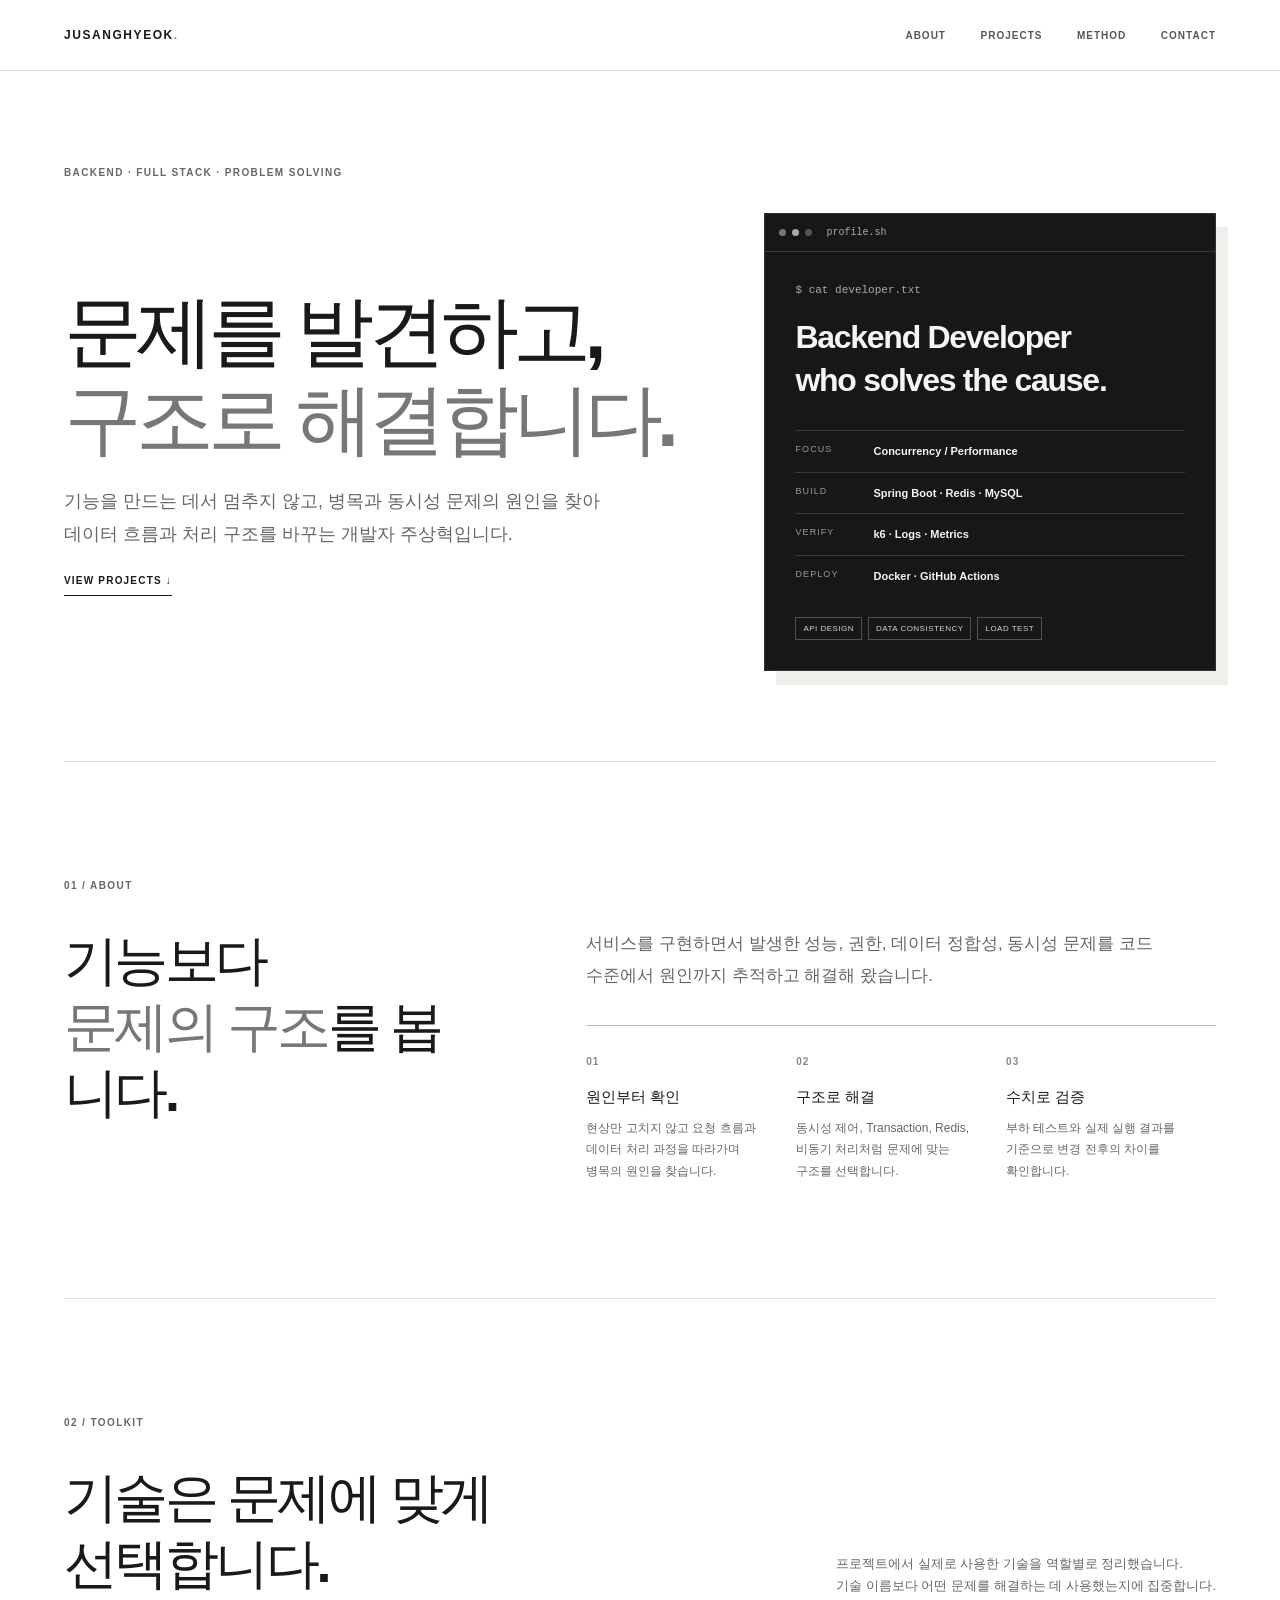
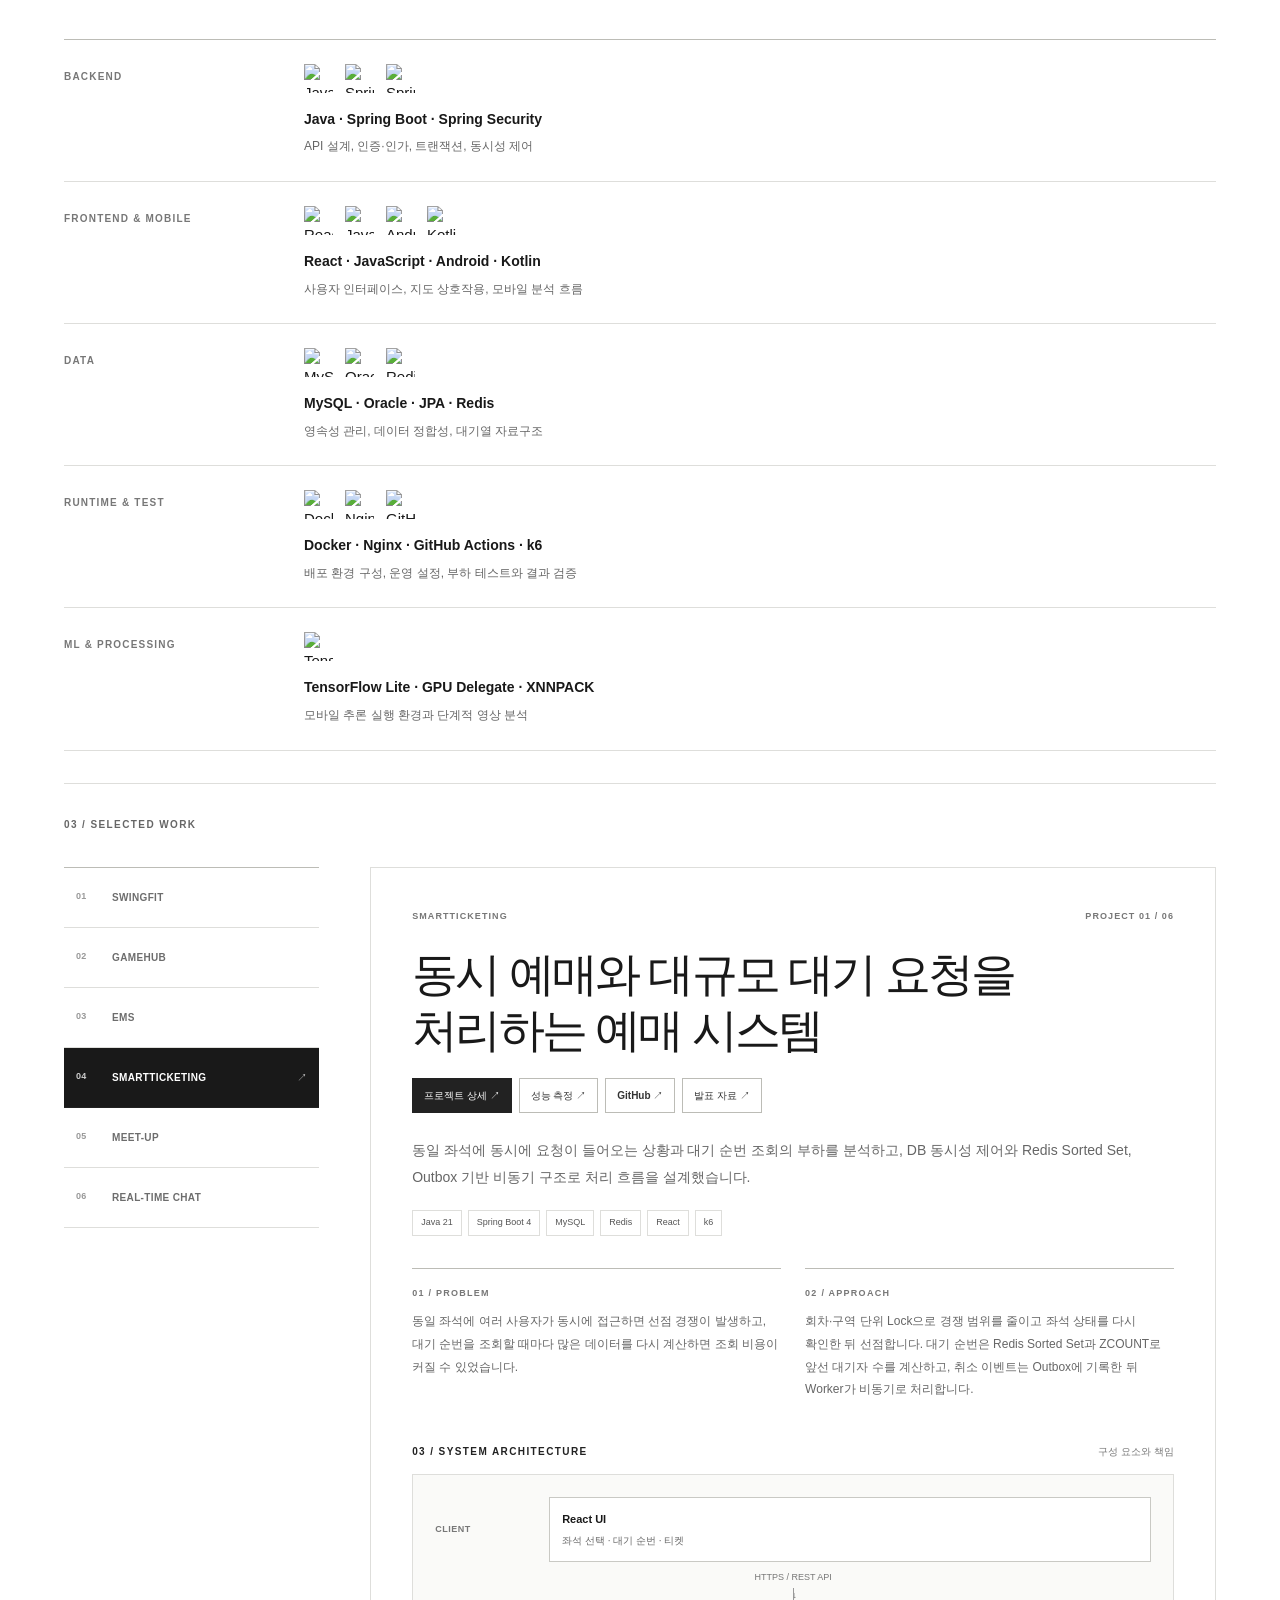
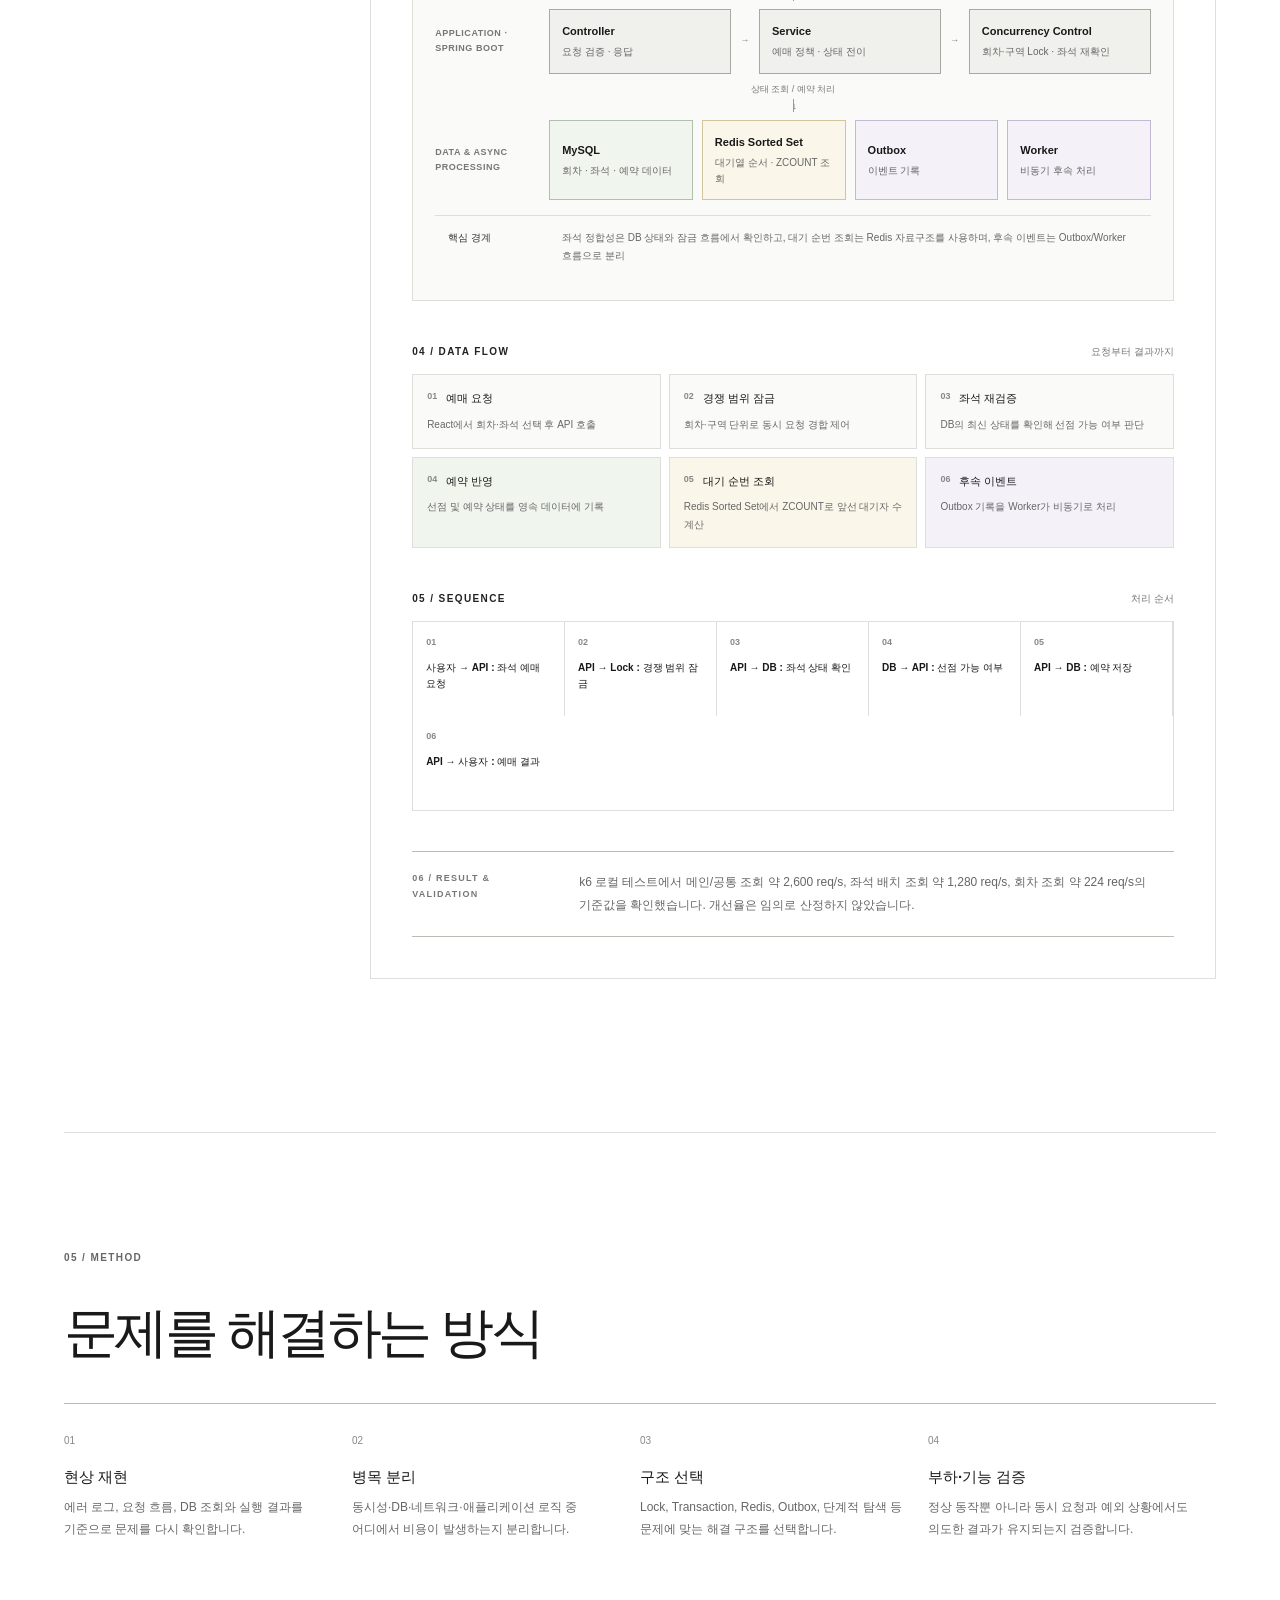
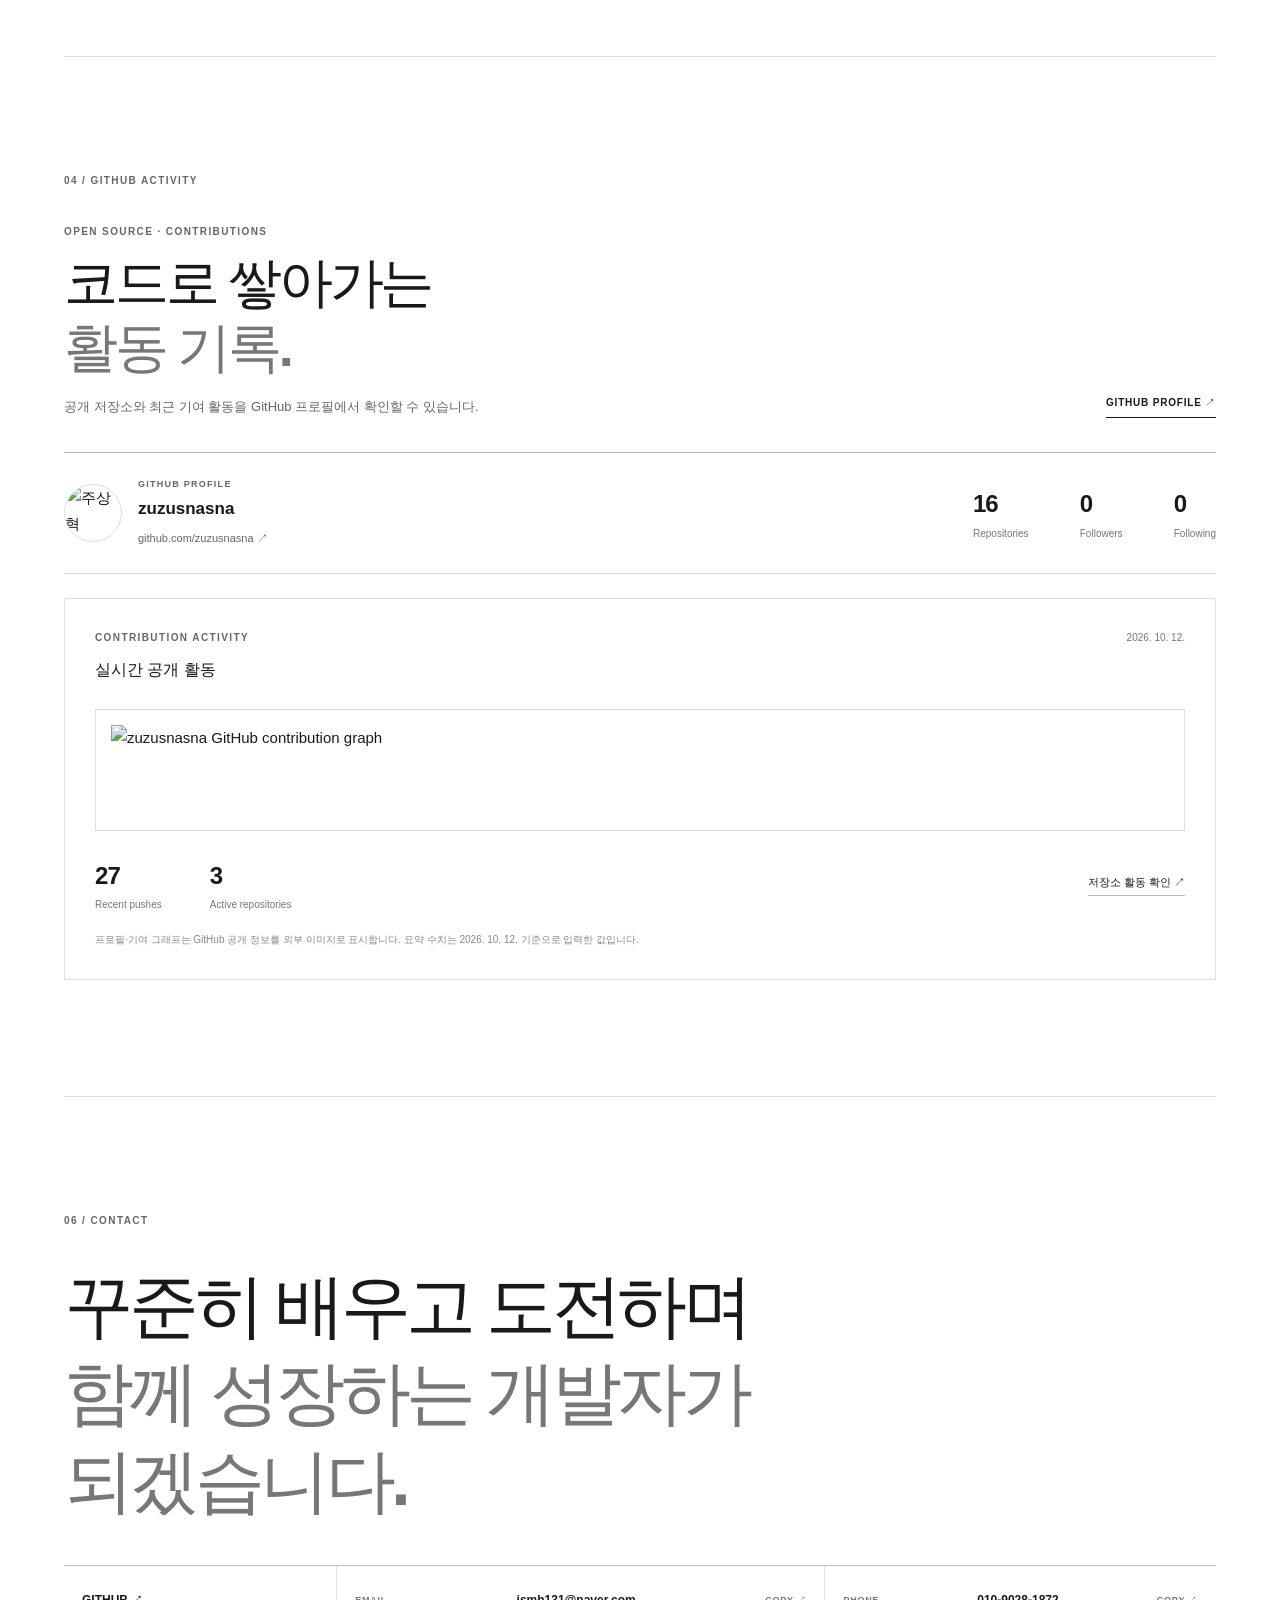
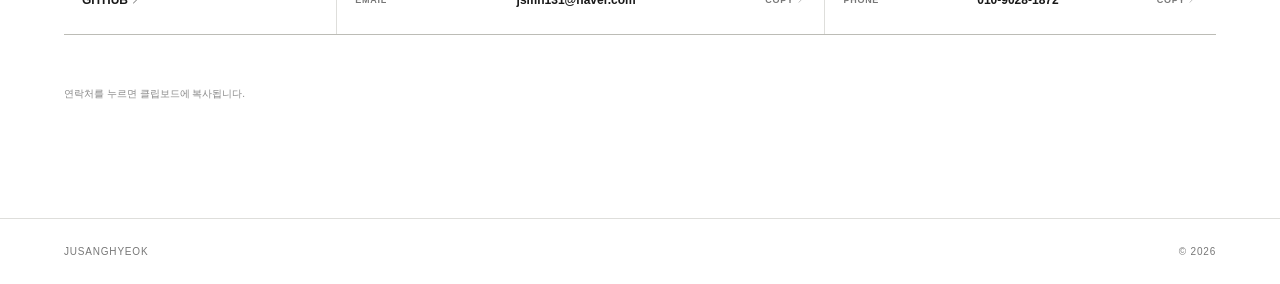
==== commit fd2cb9dc: "Refresh stylesheet cache after spacing fix" ====
--- a/index.html
+++ b/index.html
@@ -3,7 +3,7 @@
 <head>
 <meta charset="utf-8"><meta name="viewport" content="width=device-width, initial-scale=1">
 <meta name="description" content="주상혁 개발자 포트폴리오"><title>주상혁 — 문제를 발견하고, 구조로 해결합니다.</title>
-  <link rel="stylesheet" href="portfolio.css?v=20261027">
+  <link rel="stylesheet" href="portfolio.css?v=20261028">
 </head>
 <body>
 <header class="site-header"><a class="brand" href="#top">JUSANGHYEOK<span>.</span></a><nav><a href="#about">About</a><a href="#projects">Projects</a><a href="#method">Method</a><a href="#contact">Contact</a></nav></header>
--- a/portfolio.css
+++ b/portfolio.css
@@ -52,7 +52,8 @@
 .stack-logos{display:flex;align-items:center;flex-wrap:wrap;gap:12px;margin-bottom:13px}
 .stack-logos img{width:29px;height:29px;object-fit:contain;transition:transform .18s}.stack-logos img:hover{transform:translateY(-2px)}
 /* Project selector and detail are one two-column component. */
-.projects{padding-bottom:clamp(90px,12vw,160px)}
+.stack{padding-bottom:32px}
+.projects{padding-top:32px;padding-bottom:clamp(90px,12vw,160px)}
 .projects-layout{display:grid;grid-template-columns:minmax(205px,255px) minmax(0,1fr);align-items:start;gap:clamp(24px,4vw,54px)}
 .project-switcher{position:sticky;top:94px;display:flex;flex-direction:column;min-width:0;border-top:1px solid var(--line-dark)}
 .project-tab{display:grid;grid-template-columns:27px minmax(0,1fr) 18px;align-items:center;gap:9px;width:100%;min-height:60px;padding:14px 12px;border:0;border-bottom:1px solid var(--line);background:#fff;color:#6d6d6d;text-align:left;cursor:pointer;font-size:10px;font-weight:780;letter-spacing:.035em;transition:background .18s,color .18s,border-color .18s}
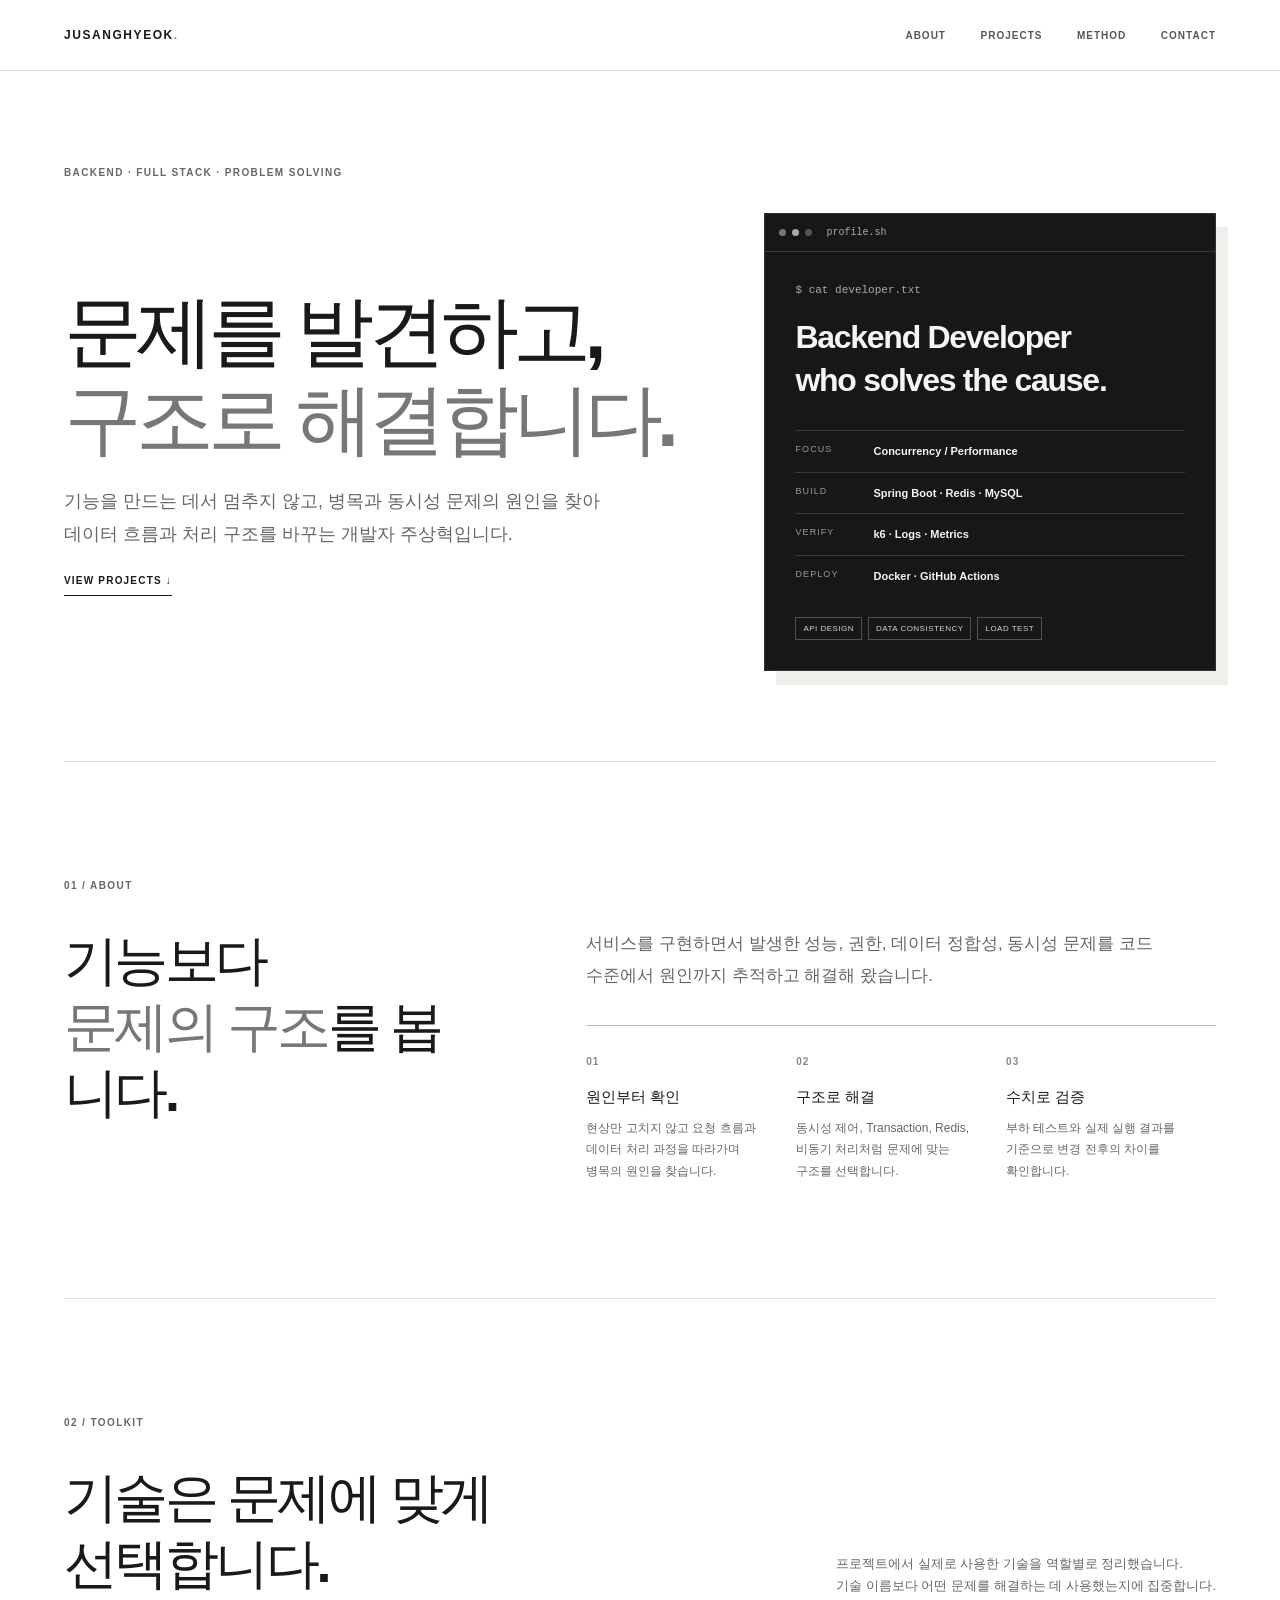
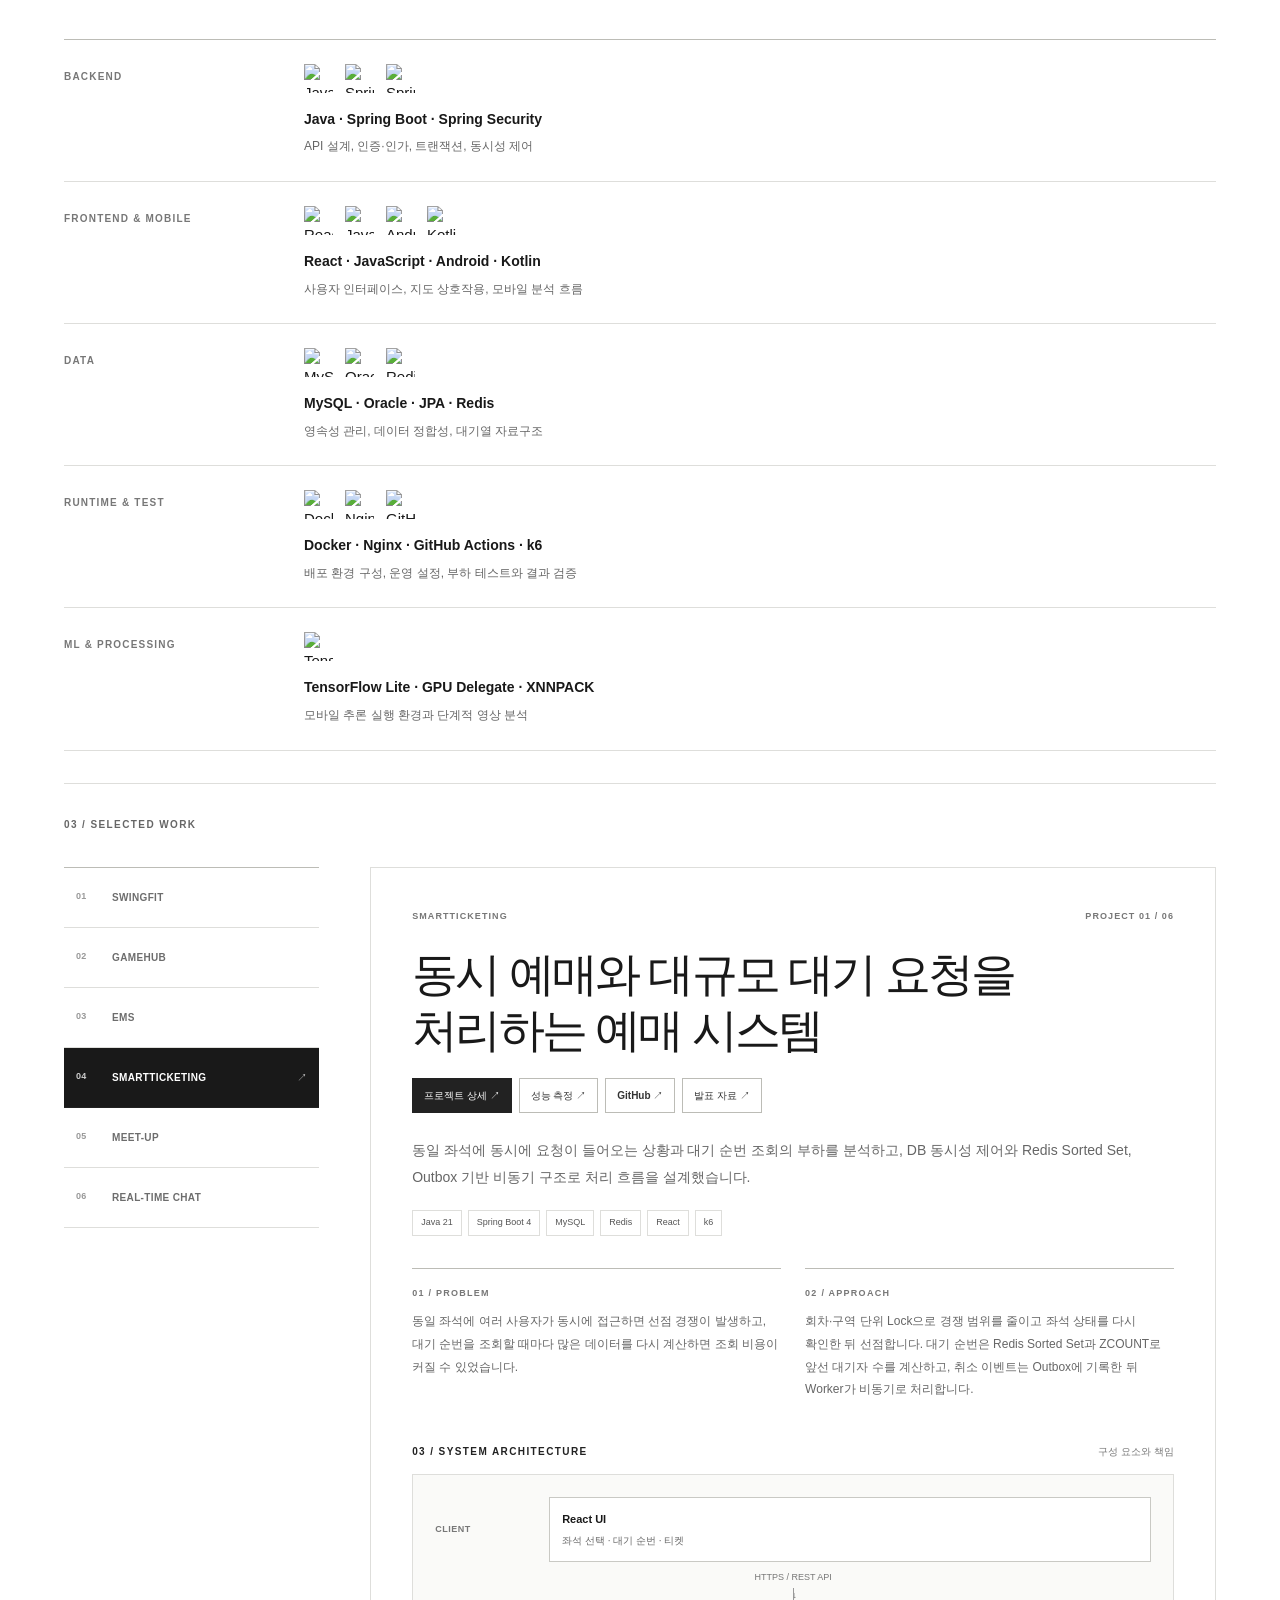
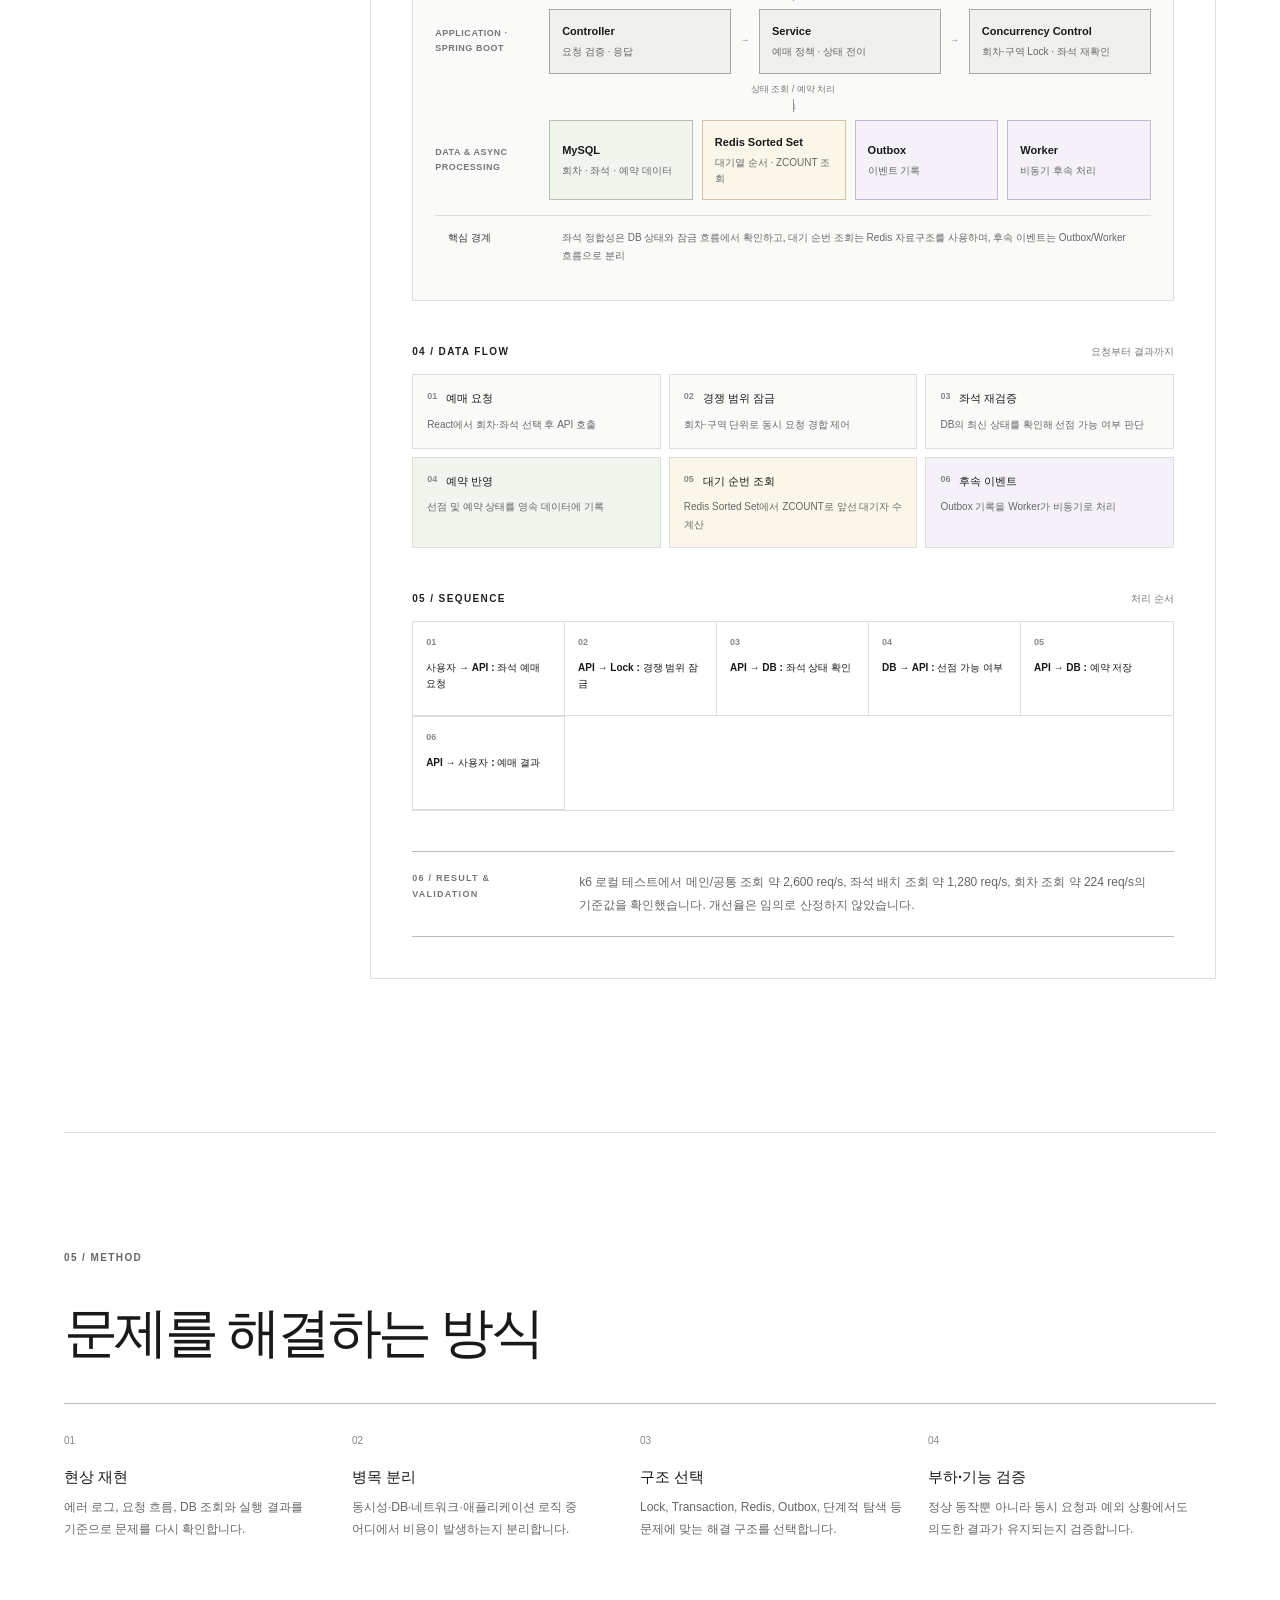
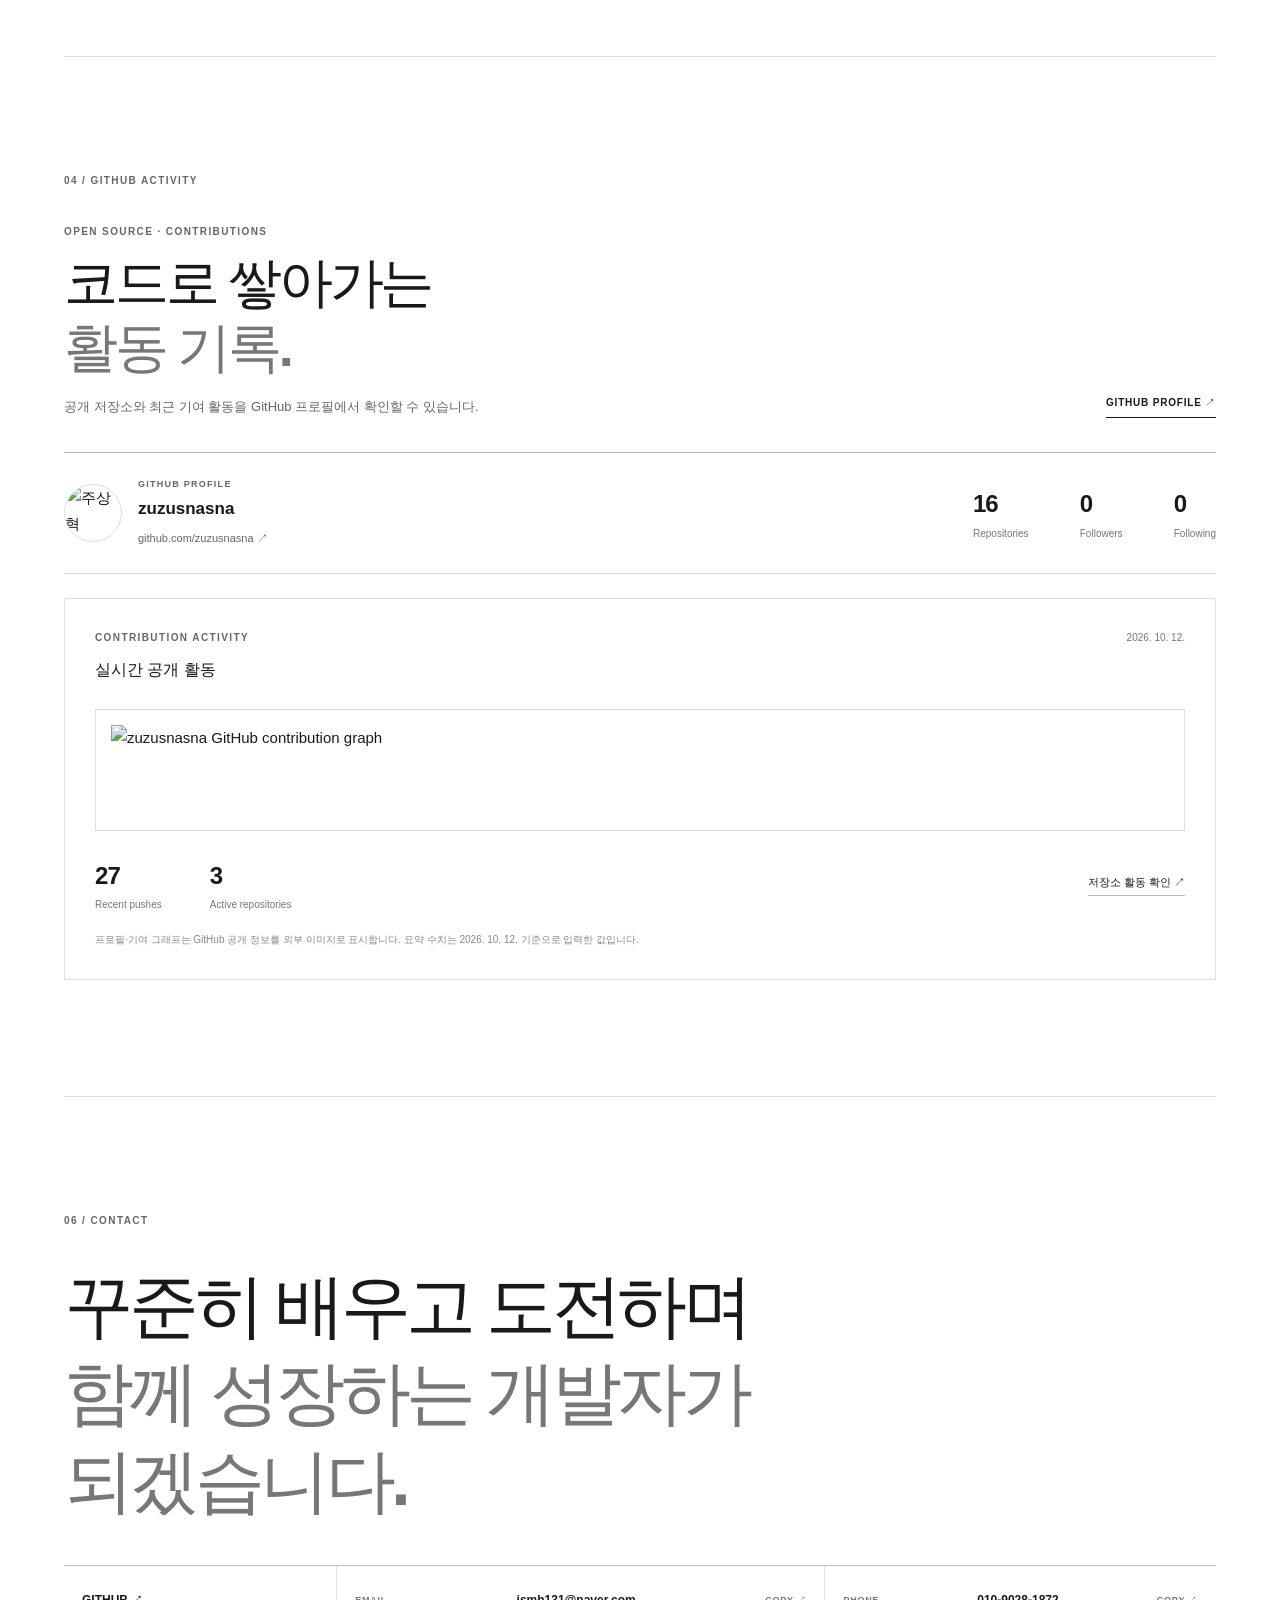
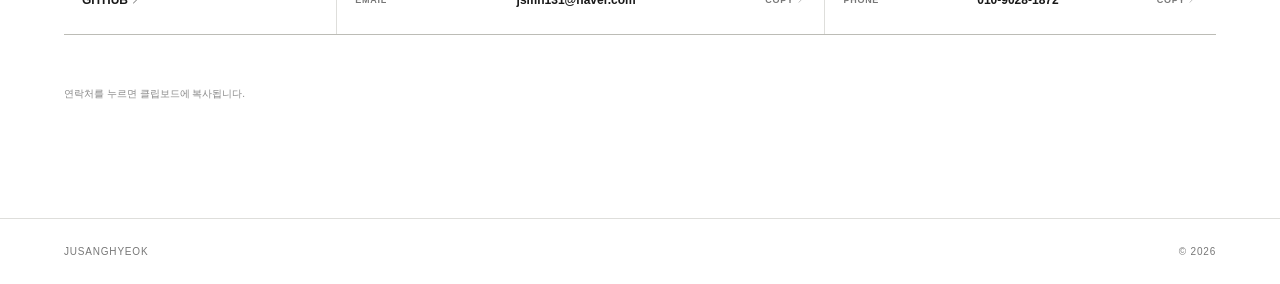
==== commit 8caf4947: "Refresh portfolio stylesheet cache" ====
--- a/index.html
+++ b/index.html
@@ -3,7 +3,7 @@
 <head>
 <meta charset="utf-8"><meta name="viewport" content="width=device-width, initial-scale=1">
 <meta name="description" content="주상혁 개발자 포트폴리오"><title>주상혁 — 문제를 발견하고, 구조로 해결합니다.</title>
-  <link rel="stylesheet" href="portfolio.css?v=20261028">
+  <link rel="stylesheet" href="portfolio.css?v=20261029">
 </head>
 <body>
 <header class="site-header"><a class="brand" href="#top">JUSANGHYEOK<span>.</span></a><nav><a href="#about">About</a><a href="#projects">Projects</a><a href="#method">Method</a><a href="#contact">Contact</a></nav></header>
--- a/portfolio.css
+++ b/portfolio.css
@@ -91,9 +91,12 @@
 .flow-step p{margin:0;font-size:10px;line-height:1.75;word-break:keep-all}
 .flow-step.cache{background:#faf6e9}.flow-step.database{background:#f0f5ee}.flow-step.async{background:#f5f1f9}
 .flow-arrow{align-self:center;color:#888}.sequence{display:grid;grid-template-columns:repeat(5,minmax(0,1fr));border:1px solid var(--line)}
-.sequence-item,.sequence>div{display:flex;flex-direction:column;gap:9px;min-width:0;min-height:94px;padding:13px;border-right:1px solid var(--line)}
-.sequence-item:last-child,.sequence>div:last-child{border-right:0}
+.sequence-item,.sequence>div{display:flex;flex-direction:column;gap:9px;min-width:0;min-height:94px;padding:13px;border-right:1px solid var(--line);border-bottom:1px solid var(--line)}
+.sequence-item:nth-child(5n),.sequence>div:nth-child(5n){border-right:0}
+.sequence-item:nth-child(n+6),.sequence>div:nth-child(n+6){border-top:1px solid var(--line)}
 .sequence-item b,.sequence>div b{color:#888;font-size:9px}.sequence-item span,.sequence>div span{font-size:10px;font-weight:650;line-height:1.6;overflow-wrap:anywhere}
+@media(max-width:900px){.sequence{grid-template-columns:repeat(3,minmax(0,1fr))}.sequence-item:nth-child(5n),.sequence>div:nth-child(5n){border-right:1px solid var(--line)}.sequence-item:nth-child(3n),.sequence>div:nth-child(3n){border-right:0}.sequence-item:nth-child(n+4),.sequence>div:nth-child(n+4){border-top:1px solid var(--line)}.sequence-item:nth-child(n+6),.sequence>div:nth-child(n+6){border-top:0}.sequence-item:nth-child(n+4):nth-child(3n+1),.sequence>div:nth-child(n+4):nth-child(3n+1){border-top:1px solid var(--line)}}
+@media(max-width:560px){.sequence{grid-template-columns:repeat(2,minmax(0,1fr))}.sequence-item:nth-child(3n),.sequence>div:nth-child(3n){border-right:1px solid var(--line)}.sequence-item:nth-child(2n),.sequence>div:nth-child(2n){border-right:0}.sequence-item:nth-child(n+4),.sequence>div:nth-child(n+4){border-top:0}.sequence-item:nth-child(n+3),.sequence>div:nth-child(n+3){border-top:1px solid var(--line)}}
 .project-result{display:grid;grid-template-columns:145px minmax(0,1fr);gap:16px 22px;margin-top:40px;padding:19px 0;border-top:1px solid var(--line-dark);border-bottom:1px solid var(--line-dark)}
 .project-result .mini-label{margin:0}.project-result p{max-width:850px}
 .method>h2{margin-bottom:38px}.method-list{display:grid;grid-template-columns:repeat(4,minmax(0,1fr));border-top:1px solid var(--line-dark)}
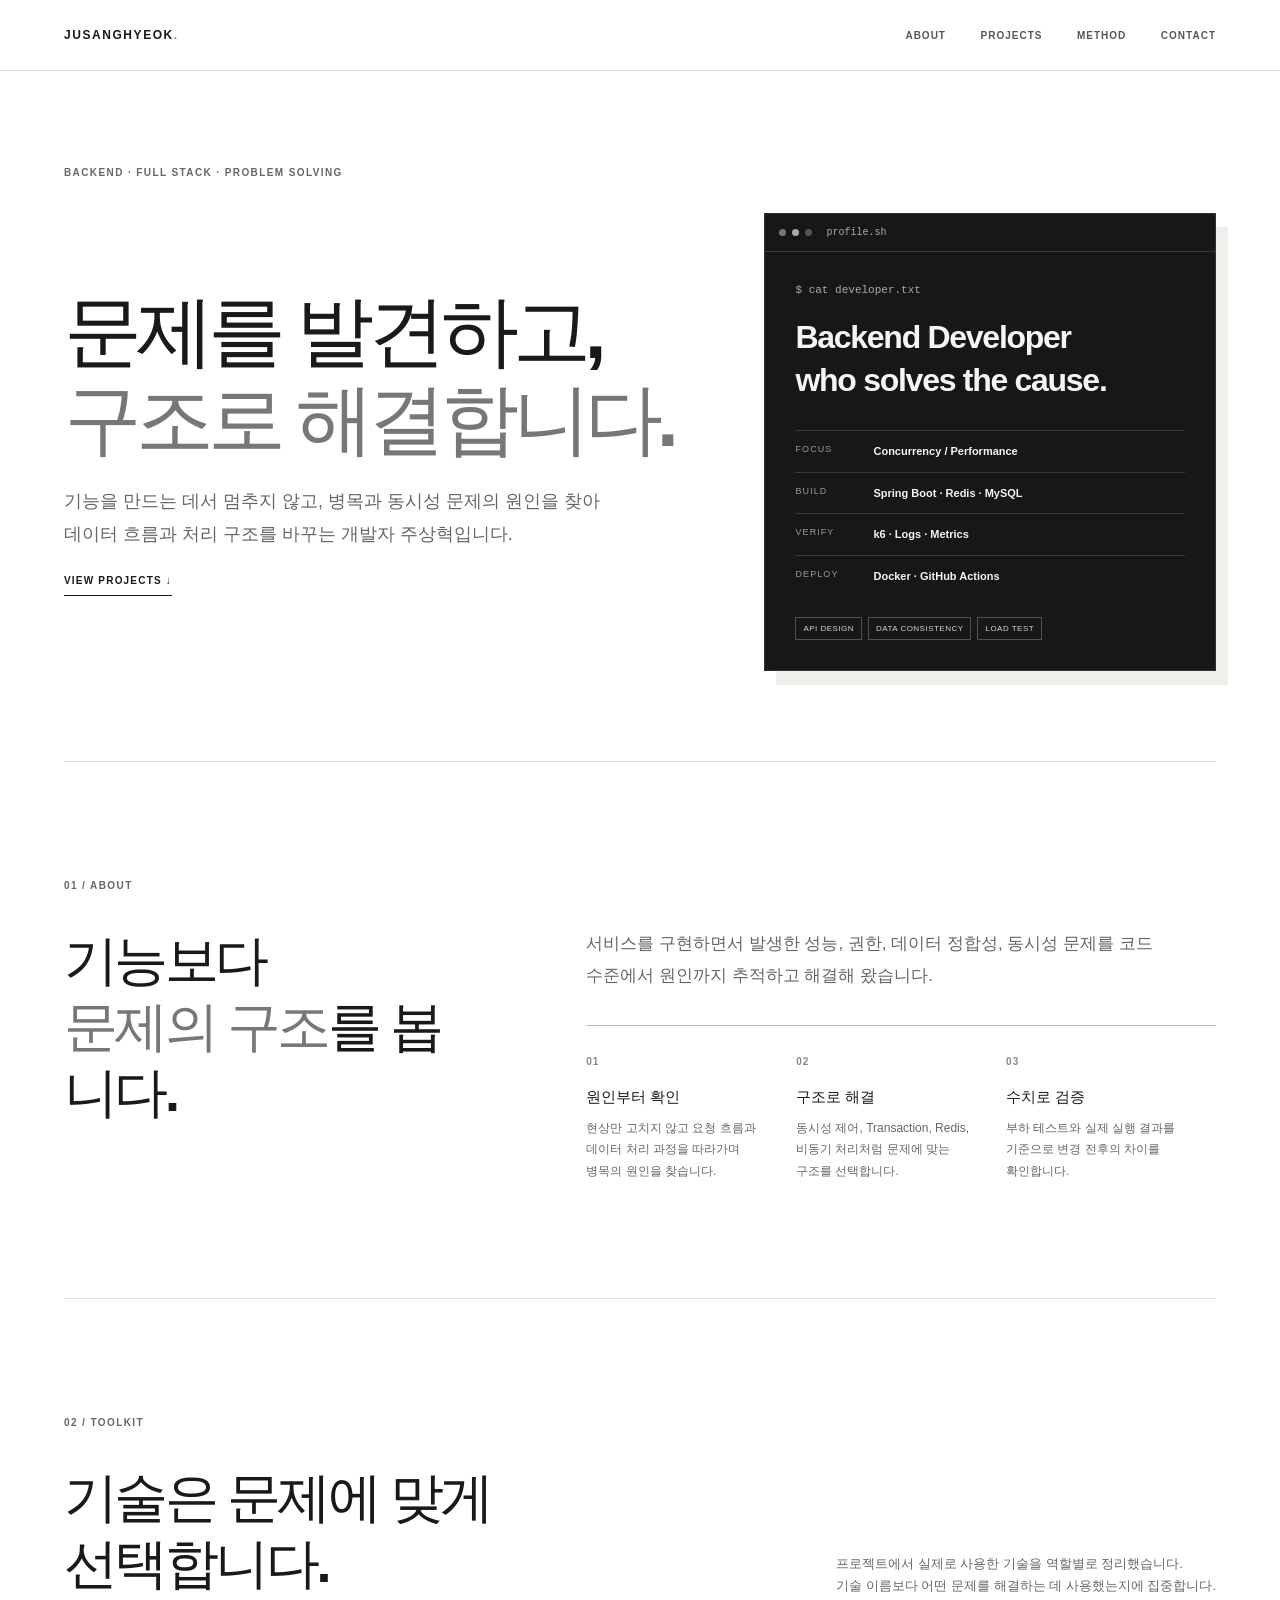
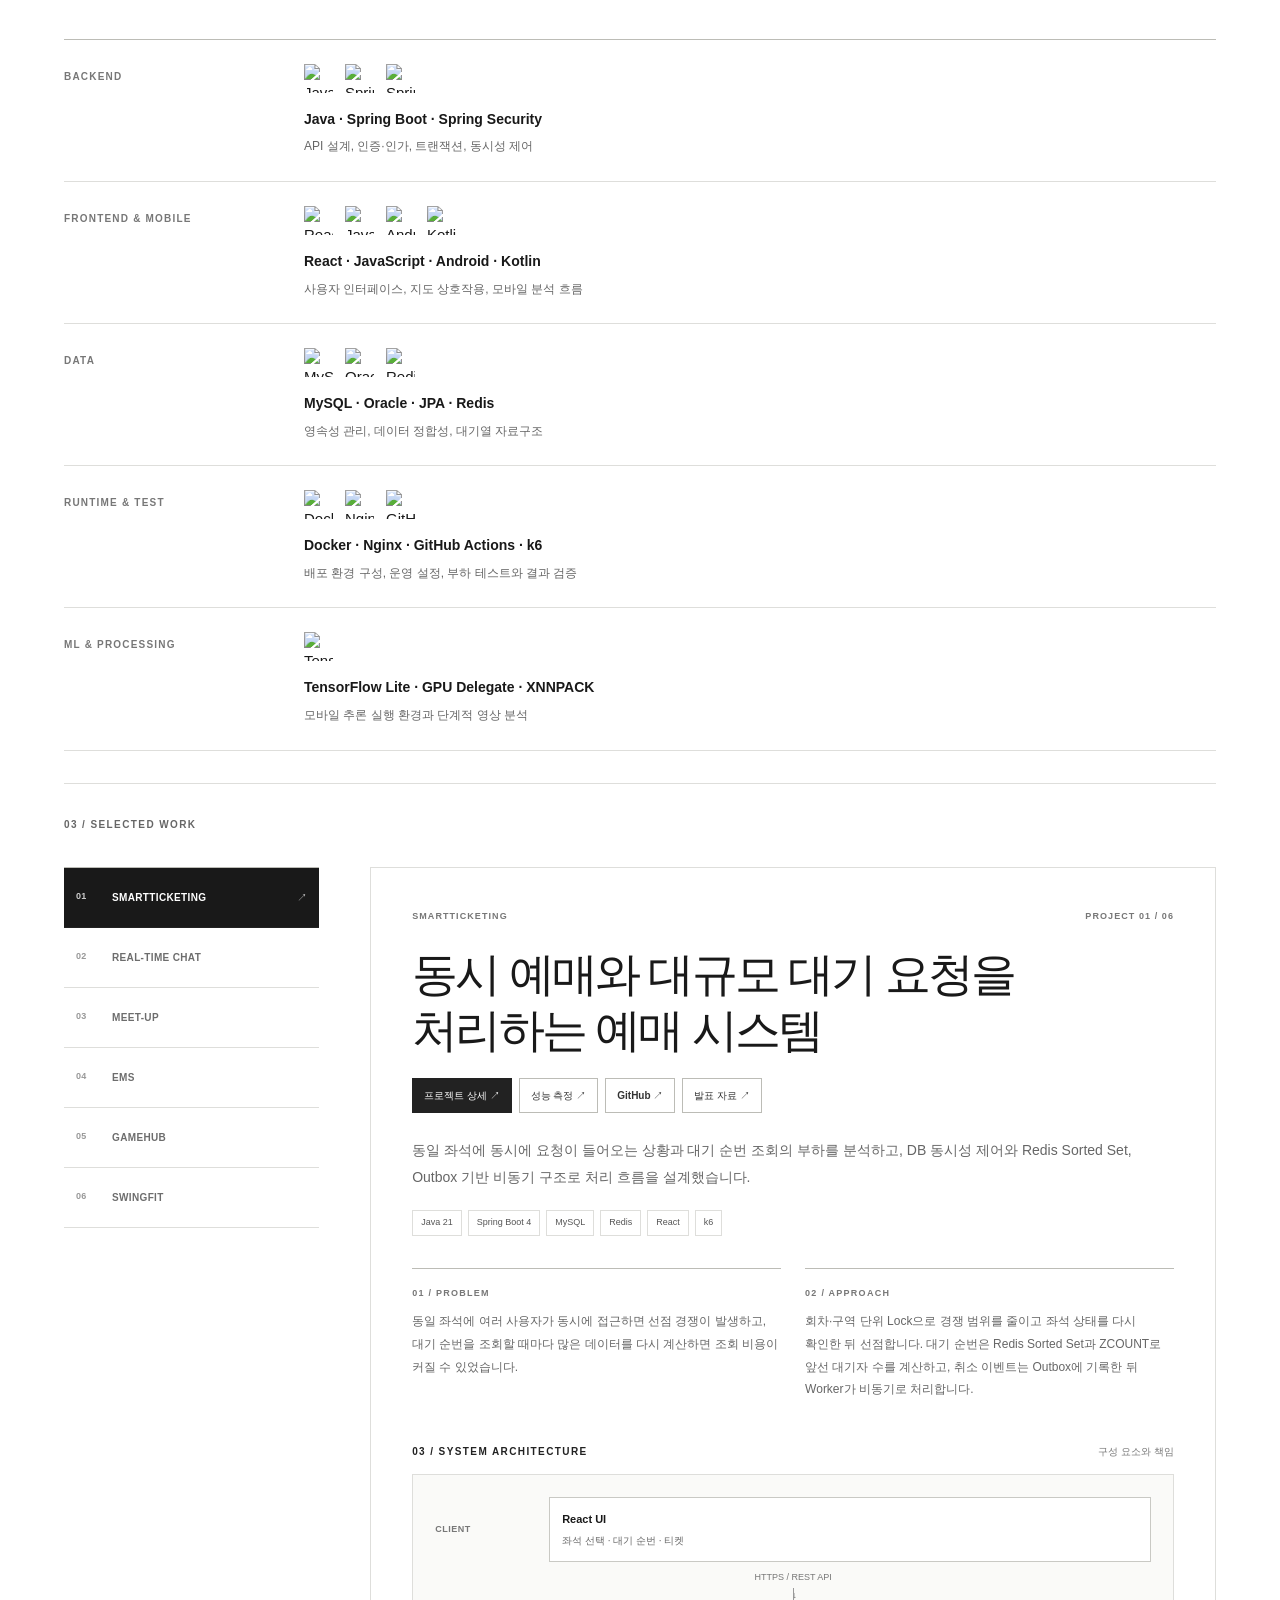
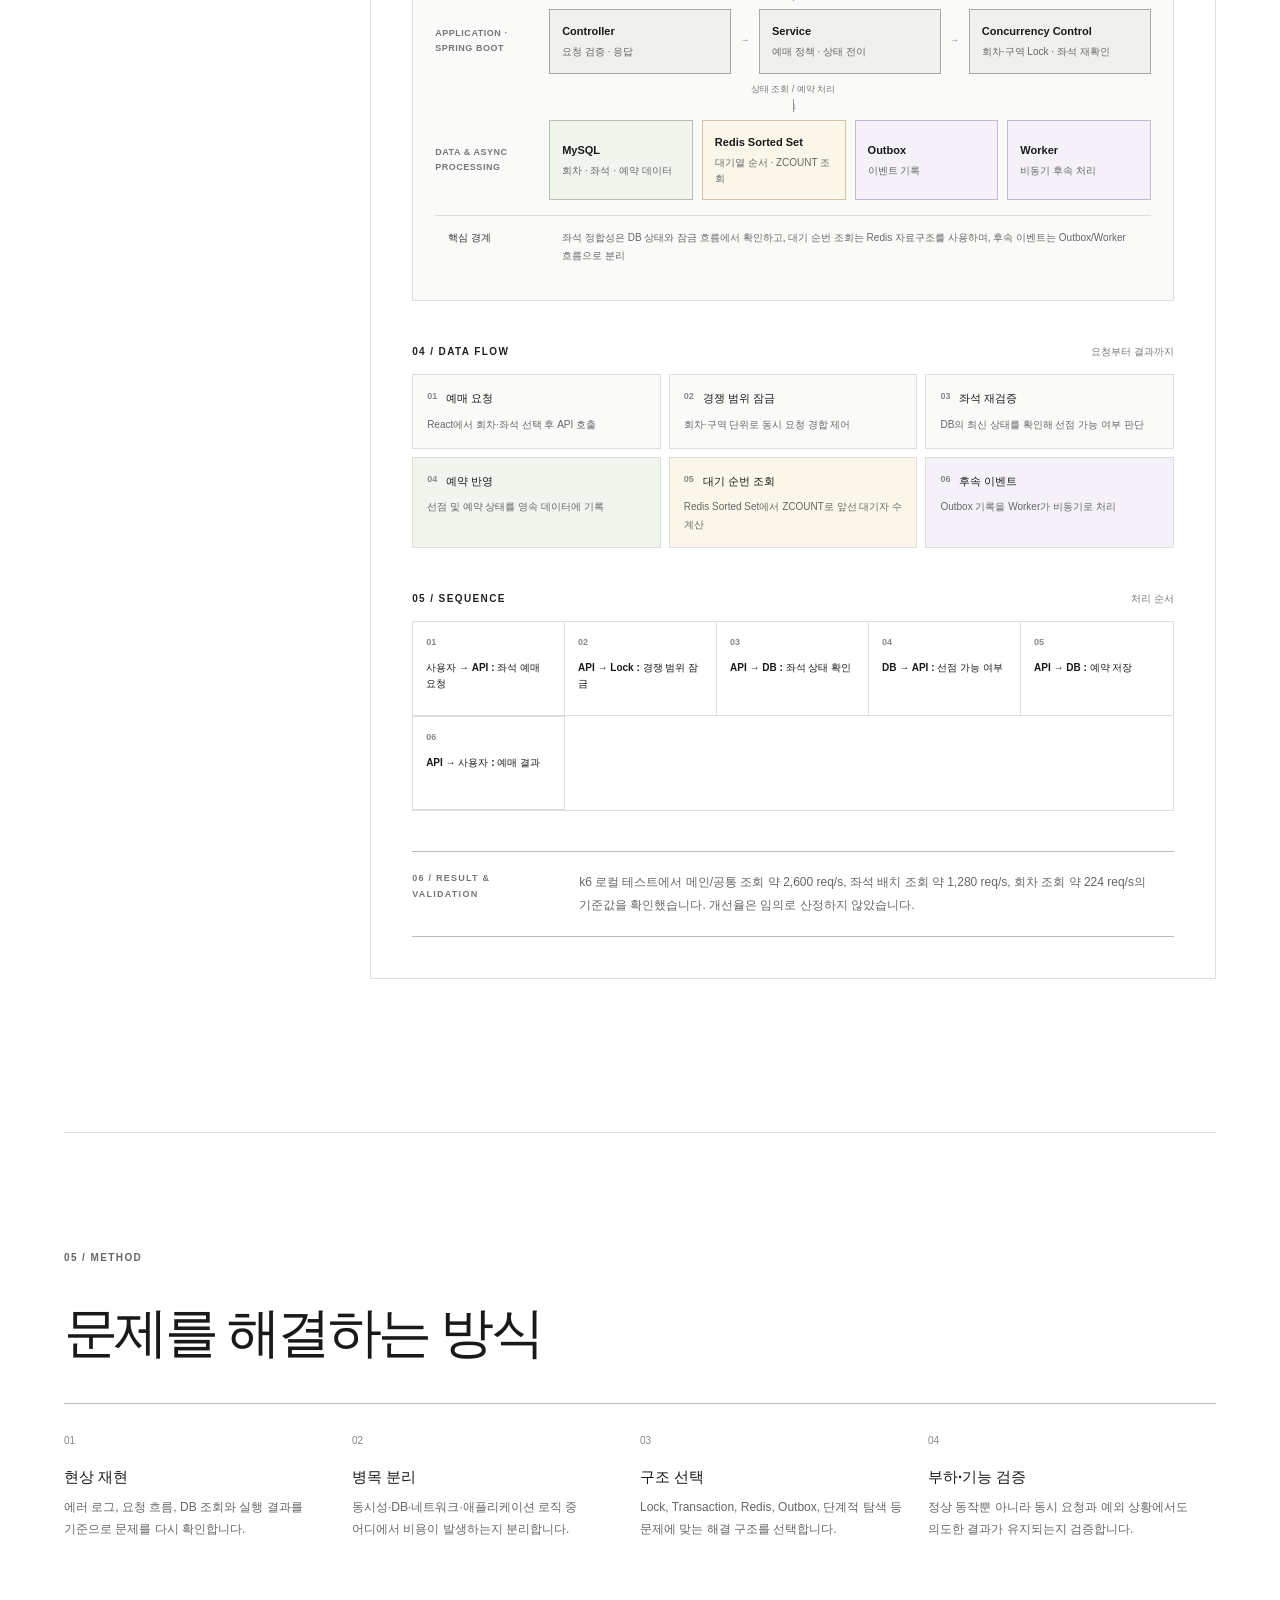
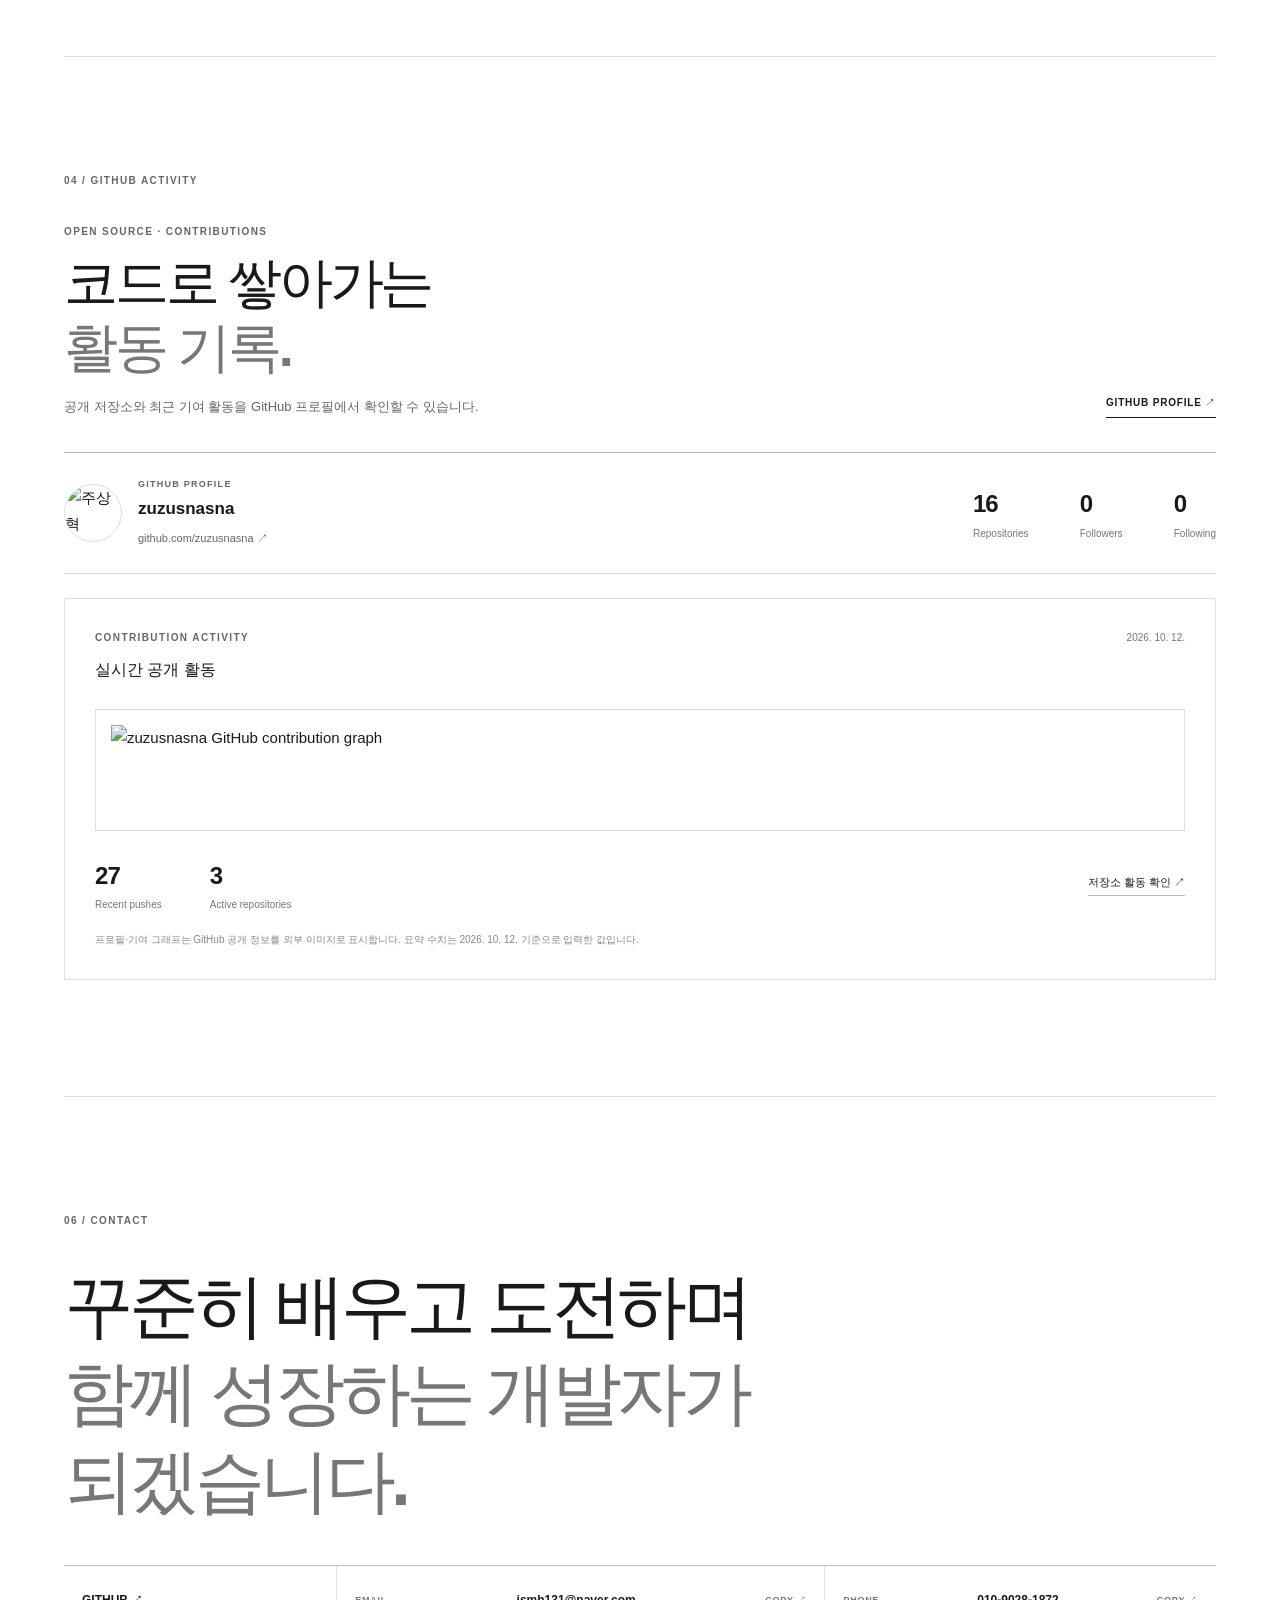
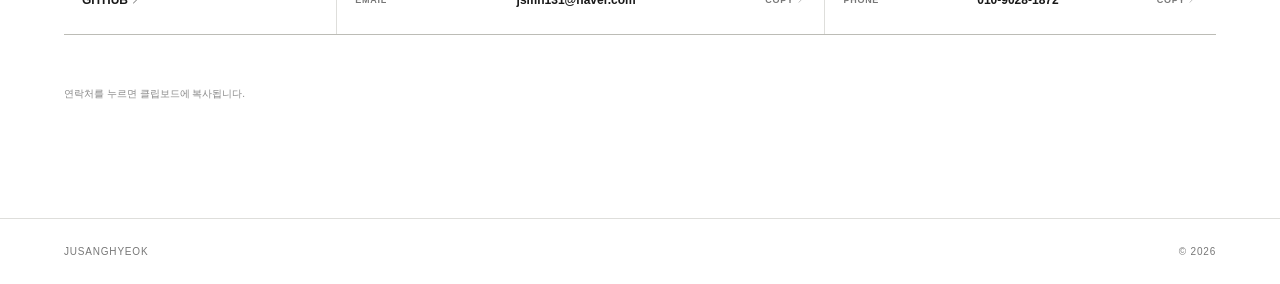
==== commit 97d08d30: "Reorder portfolio projects by priority" ====
--- a/index.html
+++ b/index.html
@@ -14,12 +14,12 @@
 <section id="projects" class="section projects"><div class="section-label">03 / SELECTED WORK</div>
 <div class="projects-layout">
   <div class="project-switcher" id="projectSwitcher" role="tablist" aria-label="프로젝트 선택" aria-orientation="vertical">
-    <button class="project-tab" data-project="swing" role="tab" aria-controls="projectDetail" aria-selected="false"><span>01</span><span>SWINGFIT</span><span class="tab-arrow">↗</span></button>
-    <button class="project-tab" data-project="game" role="tab" aria-controls="projectDetail" aria-selected="false"><span>02</span><span>GAMEHUB</span><span class="tab-arrow">↗</span></button>
-    <button class="project-tab" data-project="ems" role="tab" aria-controls="projectDetail" aria-selected="false"><span>03</span><span>EMS</span><span class="tab-arrow">↗</span></button>
-    <button class="project-tab active" data-project="smart" role="tab" aria-controls="projectDetail" aria-selected="true"><span>04</span><span>SMARTTICKETING</span><span class="tab-arrow">↗</span></button>
-    <button class="project-tab" data-project="meet" role="tab" aria-controls="projectDetail" aria-selected="false"><span>05</span><span>MEET-UP</span><span class="tab-arrow">↗</span></button>
-    <button class="project-tab" data-project="realtimechat" role="tab" aria-controls="projectDetail" aria-selected="false"><span>06</span><span>REAL-TIME CHAT</span><span class="tab-arrow">↗</span></button>
+    <button class="project-tab active" data-project="smart" role="tab" aria-controls="projectDetail" aria-selected="true"><span>01</span><span>SMARTTICKETING</span><span class="tab-arrow">↗</span></button>
+    <button class="project-tab" data-project="realtimechat" role="tab" aria-controls="projectDetail" aria-selected="false"><span>02</span><span>REAL-TIME CHAT</span><span class="tab-arrow">↗</span></button>
+    <button class="project-tab" data-project="meet" role="tab" aria-controls="projectDetail" aria-selected="false"><span>03</span><span>MEET-UP</span><span class="tab-arrow">↗</span></button>
+    <button class="project-tab" data-project="ems" role="tab" aria-controls="projectDetail" aria-selected="false"><span>04</span><span>EMS</span><span class="tab-arrow">↗</span></button>
+    <button class="project-tab" data-project="game" role="tab" aria-controls="projectDetail" aria-selected="false"><span>05</span><span>GAMEHUB</span><span class="tab-arrow">↗</span></button>
+    <button class="project-tab" data-project="swing" role="tab" aria-controls="projectDetail" aria-selected="false"><span>06</span><span>SWINGFIT</span><span class="tab-arrow">↗</span></button>
   </div>
   <div id="projectDetail" class="project-detail" role="tabpanel" aria-live="polite"></div>
 </div>
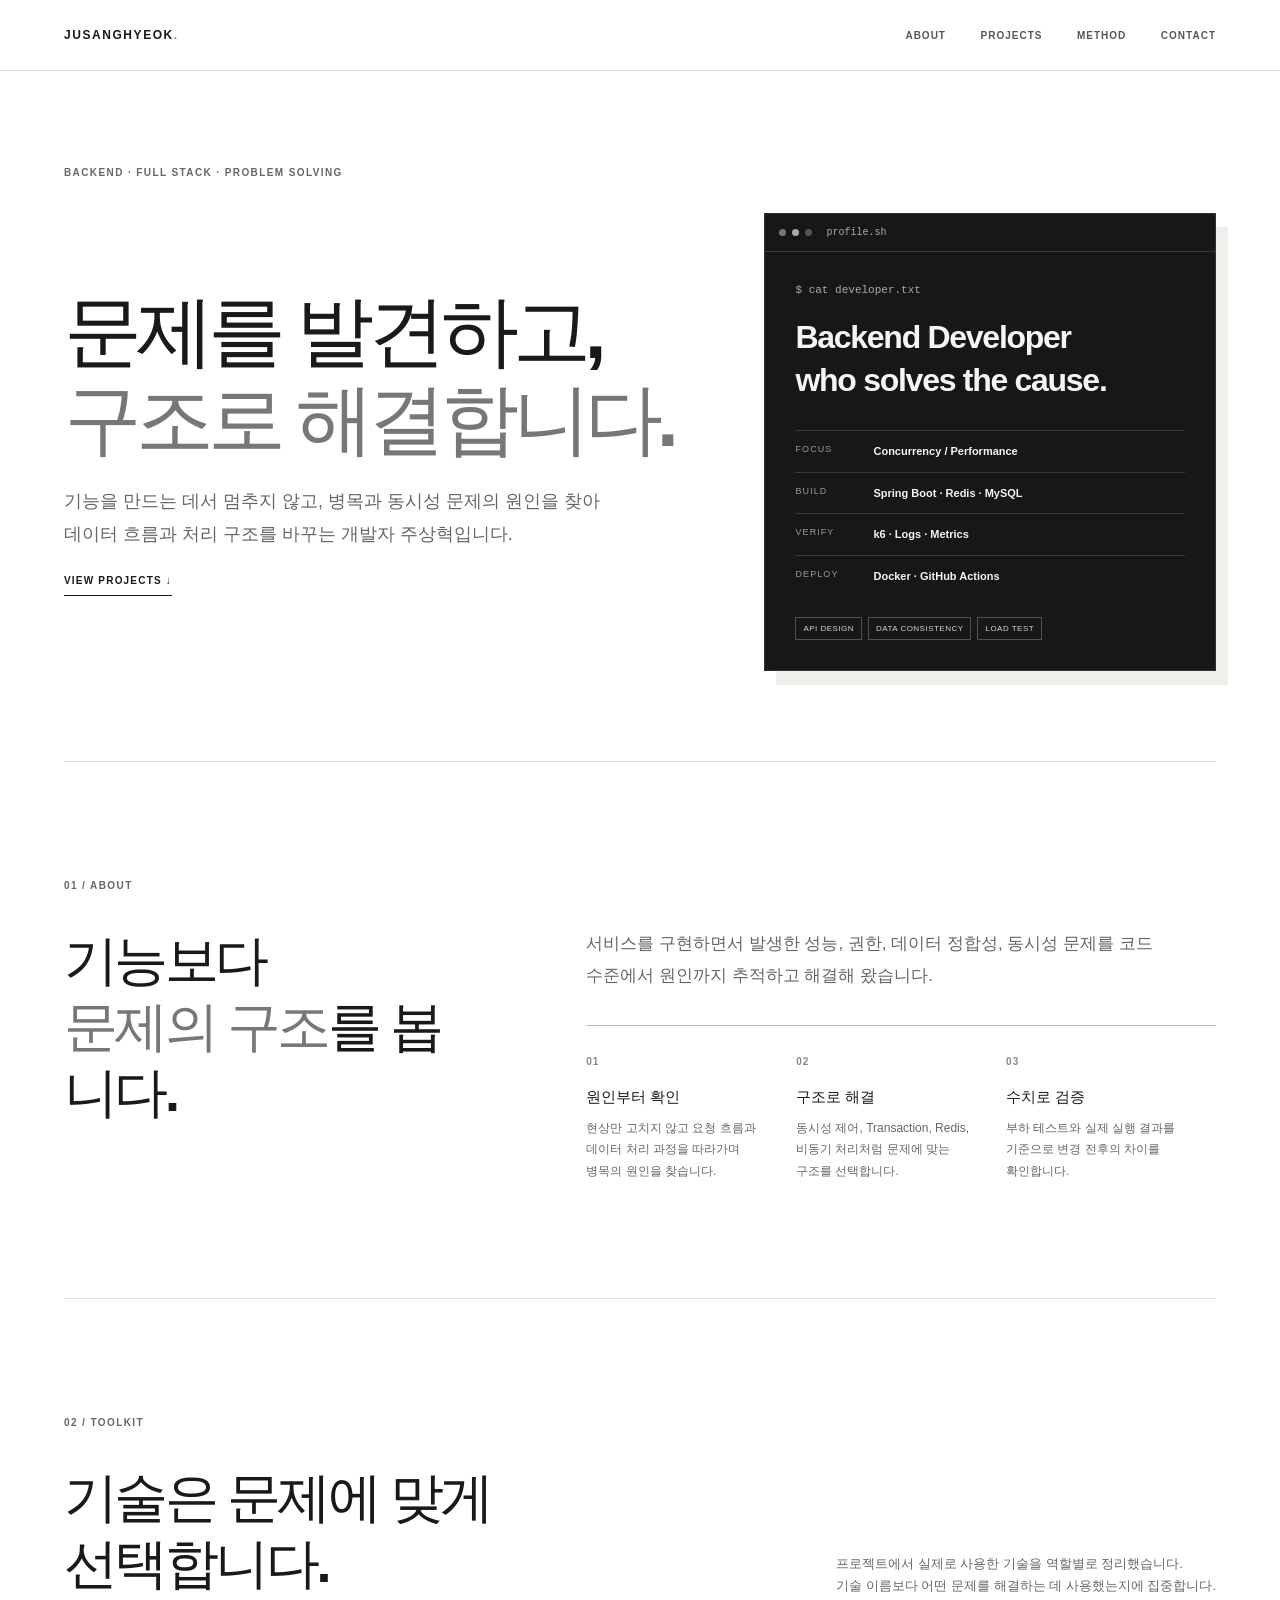
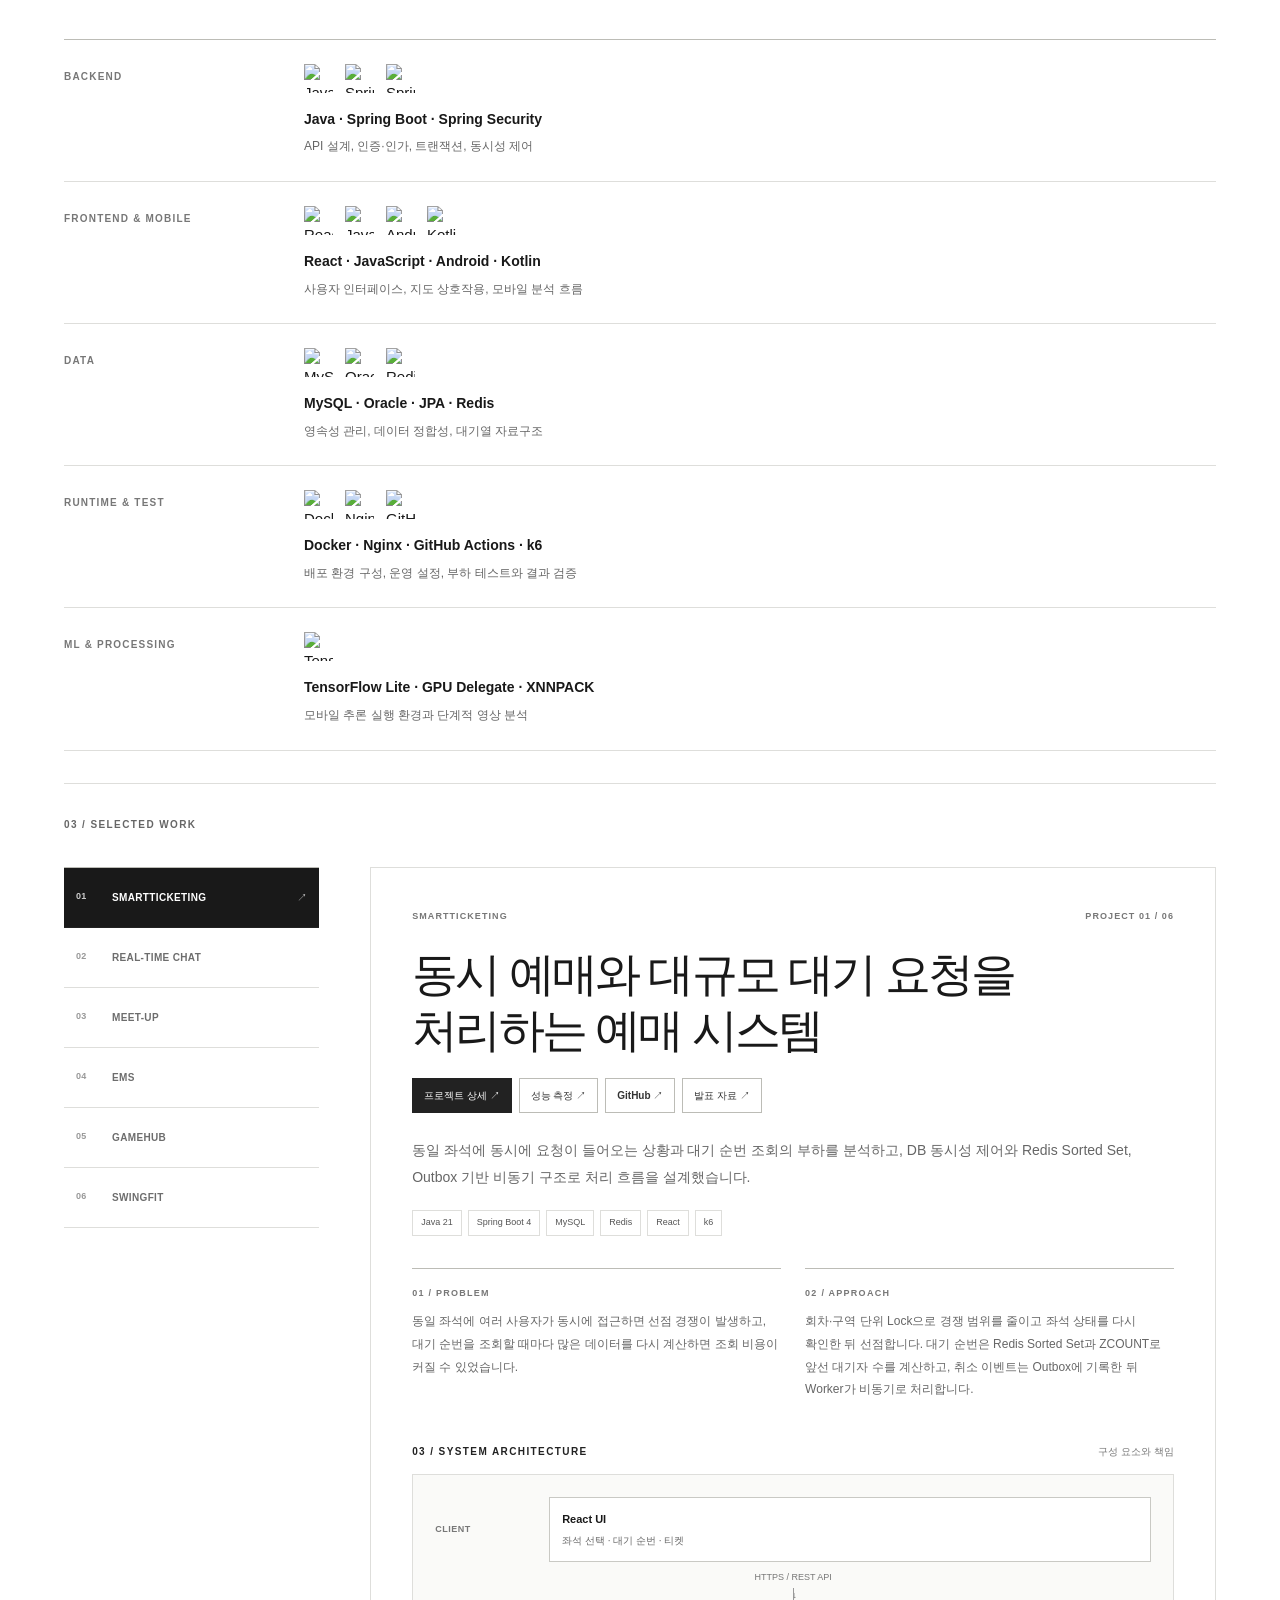
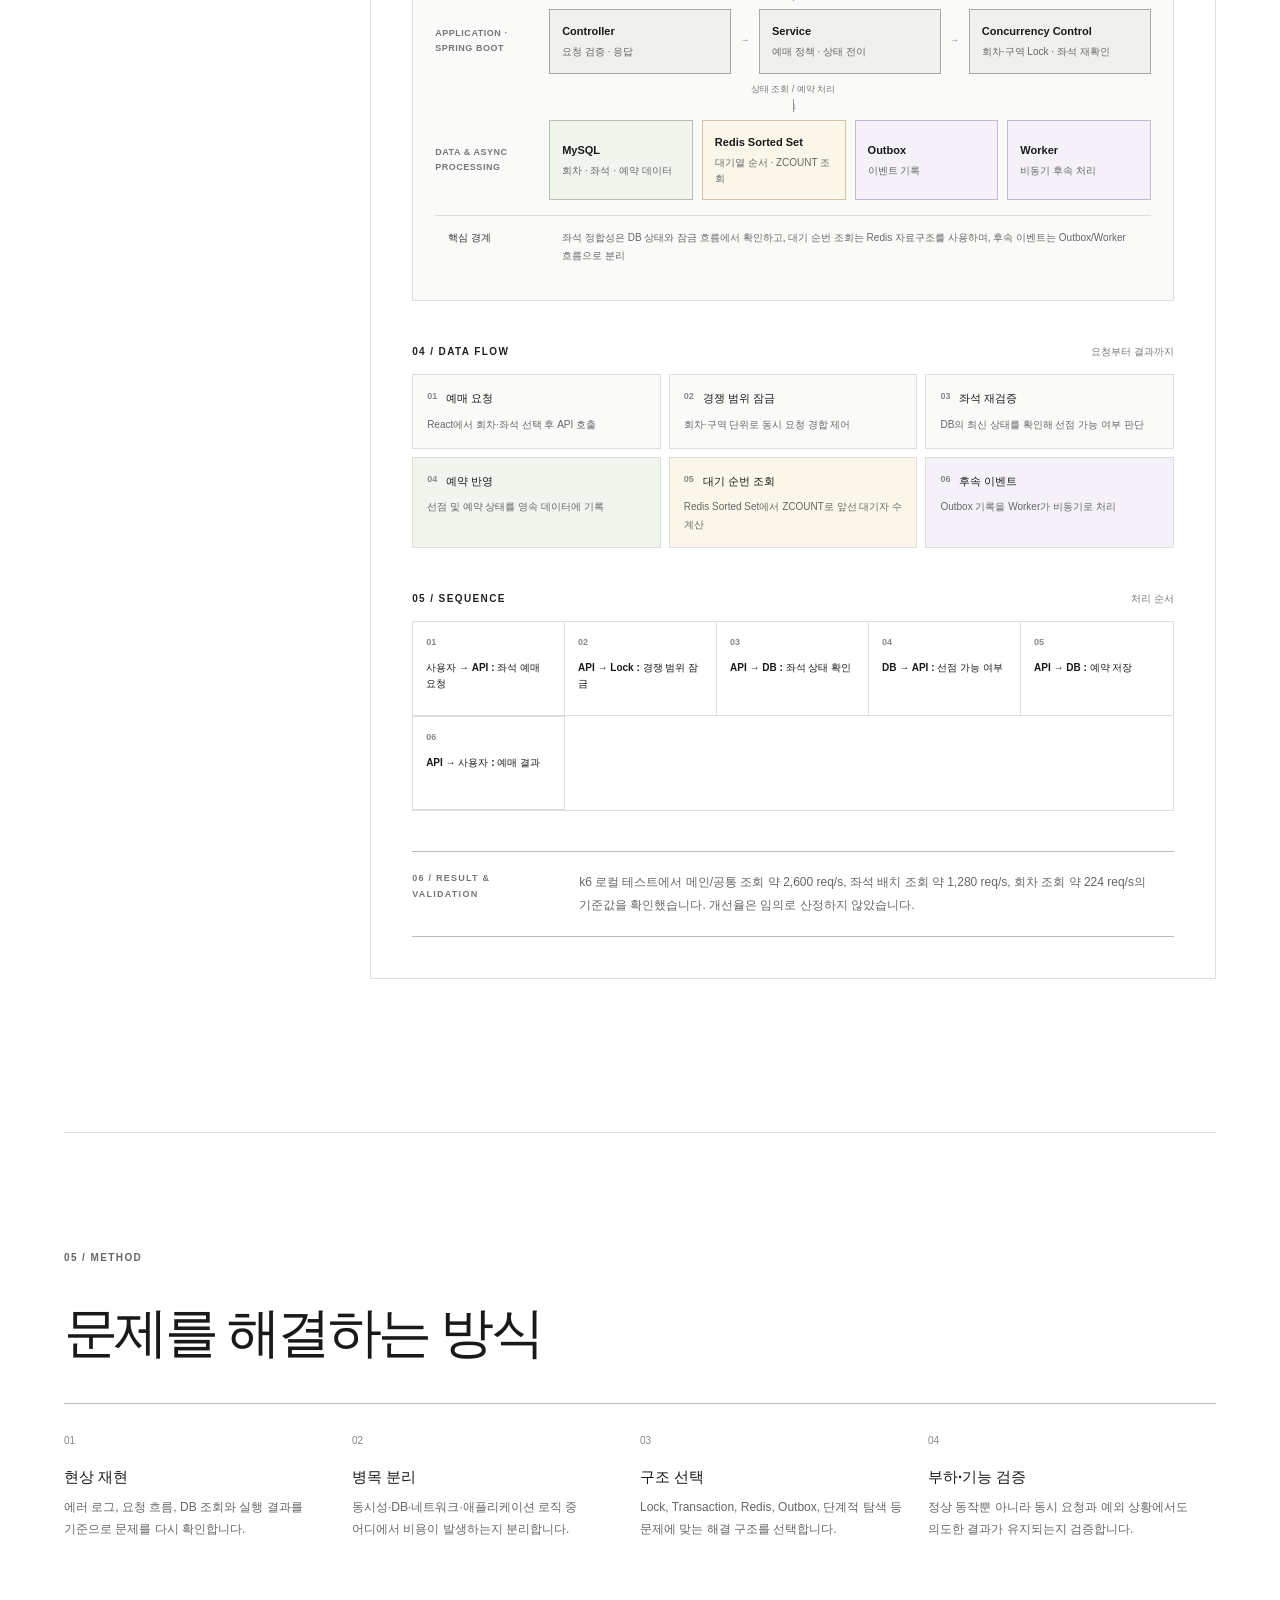
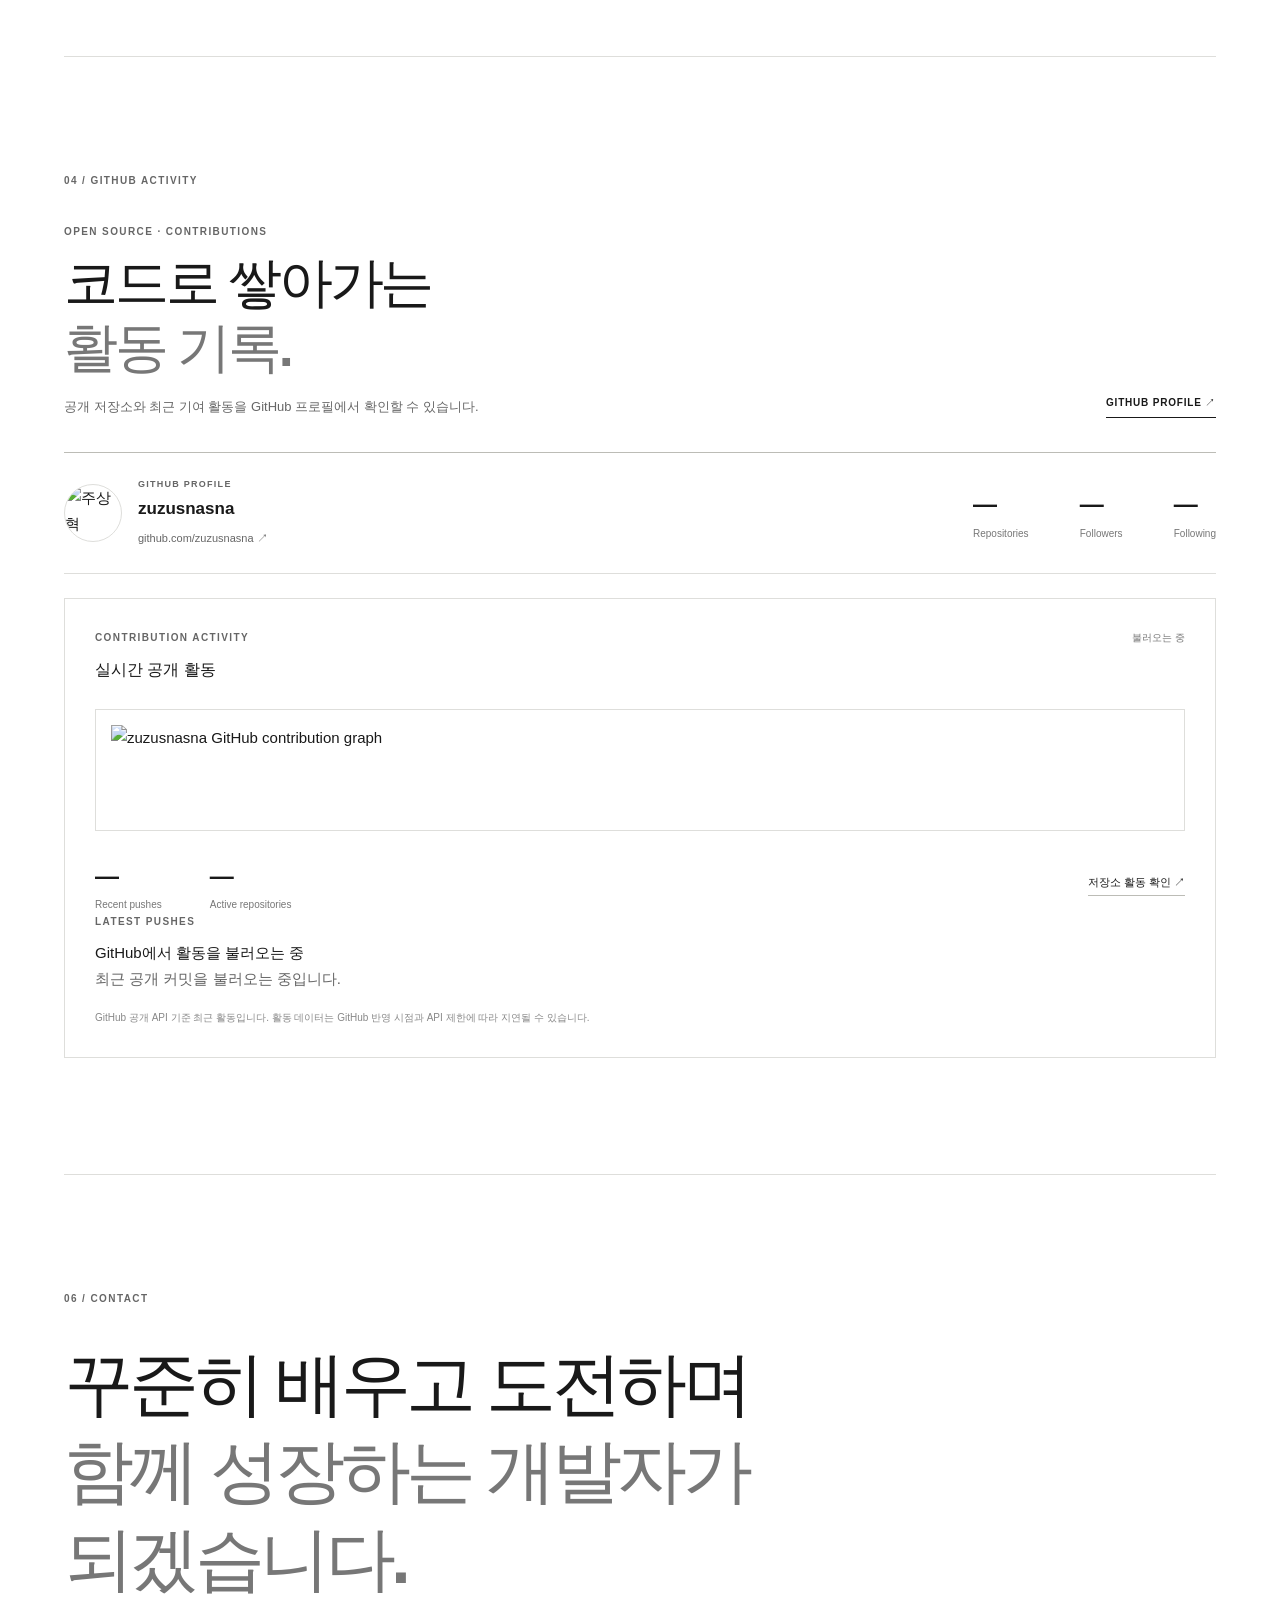
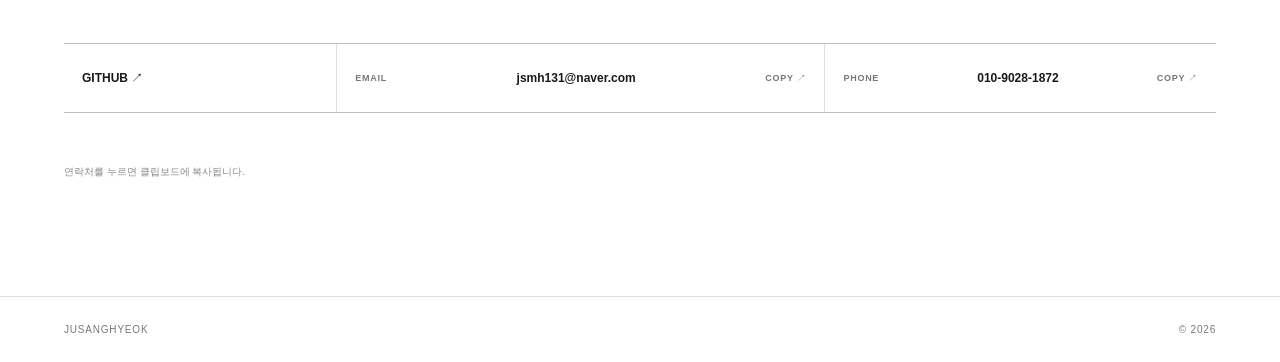
==== commit 6bea009e: "Make GitHub activity section dynamic" ====
--- a/index.html
+++ b/index.html
@@ -27,8 +27,8 @@
 <section id="method" class="section method"><div class="section-label">05 / METHOD</div><h2>문제를 해결하는 방식</h2><div class="method-list"><div><span>01</span><h3>현상 재현</h3><p>에러 로그, 요청 흐름, DB 조회와 실행 결과를 기준으로 문제를 다시 확인합니다.</p></div><div><span>02</span><h3>병목 분리</h3><p>동시성·DB·네트워크·애플리케이션 로직 중 어디에서 비용이 발생하는지 분리합니다.</p></div><div><span>03</span><h3>구조 선택</h3><p>Lock, Transaction, Redis, Outbox, 단계적 탐색 등 문제에 맞는 해결 구조를 선택합니다.</p></div><div><span>04</span><h3>부하·기능 검증</h3><p>정상 동작뿐 아니라 동시 요청과 예외 상황에서도 의도한 결과가 유지되는지 검증합니다.</p></div></div></section>
 <section id="github-activity" class="section github-activity"><div class="section-label">04 / GITHUB ACTIVITY</div>
 <div class="github-heading"><div><p class="github-kicker">OPEN SOURCE · CONTRIBUTIONS</p><h2>코드로 쌓아가는<br><span>활동 기록.</span></h2><p class="github-intro">공개 저장소와 최근 기여 활동을 GitHub 프로필에서 확인할 수 있습니다.</p></div><a class="github-profile-link" href="https://github.com/zuzusnasna" target="_blank" rel="noreferrer">GITHUB PROFILE ↗</a></div>
-<div class="github-overview"><div class="github-identity"><img class="github-avatar" src="https://github.com/zuzusnasna.png" alt="주상혁 GitHub 프로필 이미지"><div><span class="github-kicker">GITHUB PROFILE</span><h3>zuzusnasna</h3><a href="https://github.com/zuzusnasna" target="_blank" rel="noreferrer">github.com/zuzusnasna ↗</a></div></div><div class="github-stats"><div><strong>16</strong><span>Repositories</span></div><div><strong>0</strong><span>Followers</span></div><div><strong>0</strong><span>Following</span></div></div></div>
-<div class="contribution-panel"><div class="contribution-heading"><div><span class="github-kicker">CONTRIBUTION ACTIVITY</span><h3>실시간 공개 활동</h3></div><span class="activity-date">2026. 10. 12.</span></div><a class="contribution-graph" href="https://github.com/zuzusnasna" target="_blank" rel="noreferrer" aria-label="GitHub contribution graph 열기"><img src="https://ghchart.rshah.org/zuzusnasna" alt="zuzusnasna GitHub contribution graph"></a><div class="activity-stats"><div><strong>27</strong><span>Recent pushes</span></div><div><strong>3</strong><span>Active repositories</span></div><a href="https://github.com/zuzusnasna?tab=repositories" target="_blank" rel="noreferrer">저장소 활동 확인 ↗</a></div><p class="github-note">프로필·기여 그래프는 GitHub 공개 정보를 외부 이미지로 표시합니다. 요약 수치는 2026. 10. 12. 기준으로 입력한 값입니다.</p></div>
+<div class="github-overview"><div class="github-identity"><img class="github-avatar" src="https://github.com/zuzusnasna.png" alt="주상혁 GitHub 프로필 이미지"><div><span class="github-kicker">GITHUB PROFILE</span><h3>zuzusnasna</h3><a href="https://github.com/zuzusnasna" target="_blank" rel="noreferrer">github.com/zuzusnasna ↗</a></div></div><div class="github-stats"><div><strong id="githubRepoCount">—</strong><span>Repositories</span></div><div><strong id="githubFollowers">—</strong><span>Followers</span></div><div><strong id="githubFollowing">—</strong><span>Following</span></div></div></div>
+<div class="contribution-panel"><div class="contribution-heading"><div><span class="github-kicker">CONTRIBUTION ACTIVITY</span><h3>실시간 공개 활동</h3></div><span class="activity-date" id="activityDate">불러오는 중</span></div><a class="contribution-graph" href="https://github.com/zuzusnasna" target="_blank" rel="noreferrer" aria-label="GitHub contribution graph 열기"><img id="contributionGraphImage" src="https://ghchart.rshah.org/zuzusnasna" alt="zuzusnasna GitHub contribution graph"></a><div class="activity-stats"><div><strong id="recentPushCount">—</strong><span>Recent pushes</span></div><div><strong id="activeRepoCount">—</strong><span>Active repositories</span></div><a href="https://github.com/zuzusnasna?tab=repositories" target="_blank" rel="noreferrer">저장소 활동 확인 ↗</a></div><div class="recent-commits"><div class="recent-commits-heading"><span class="github-kicker">LATEST PUSHES</span><span id="commitStatus" aria-live="polite">GitHub에서 활동을 불러오는 중</span></div><div id="recentCommitList" class="recent-commit-list"><p class="commit-empty">최근 공개 커밋을 불러오는 중입니다.</p></div></div><p class="github-note">GitHub 공개 API 기준 최근 활동입니다. 활동 데이터는 GitHub 반영 시점과 API 제한에 따라 지연될 수 있습니다.</p></div>
 </section>
 <section id="contact" class="section contact"><div class="section-label">06 / CONTACT</div><h2>꾸준히 배우고 도전하며<br><em>함께 성장하는 개발자가 되겠습니다.</em></h2><div class="contact-links"><a href="https://github.com/zuzusnasna" target="_blank" rel="noreferrer">GITHUB ↗</a><button class="contact-copy" type="button" data-copy="jsmh131@naver.com"><span class="contact-copy-label">EMAIL</span><span>jsmh131@naver.com</span><span class="copy-action">COPY ↗</span></button><button class="contact-copy" type="button" data-copy="01090281872"><span class="contact-copy-label">PHONE</span><span>010-9028-1872</span><span class="copy-action">COPY ↗</span></button></div><p class="copy-feedback" aria-live="polite"></p><p class="small">연락처를 누르면 클립보드에 복사됩니다.</p></section>
 </main><footer><span>JUSANGHYEOK</span><span>© 2026</span></footer><script src="script.js?v=20261026"></script>
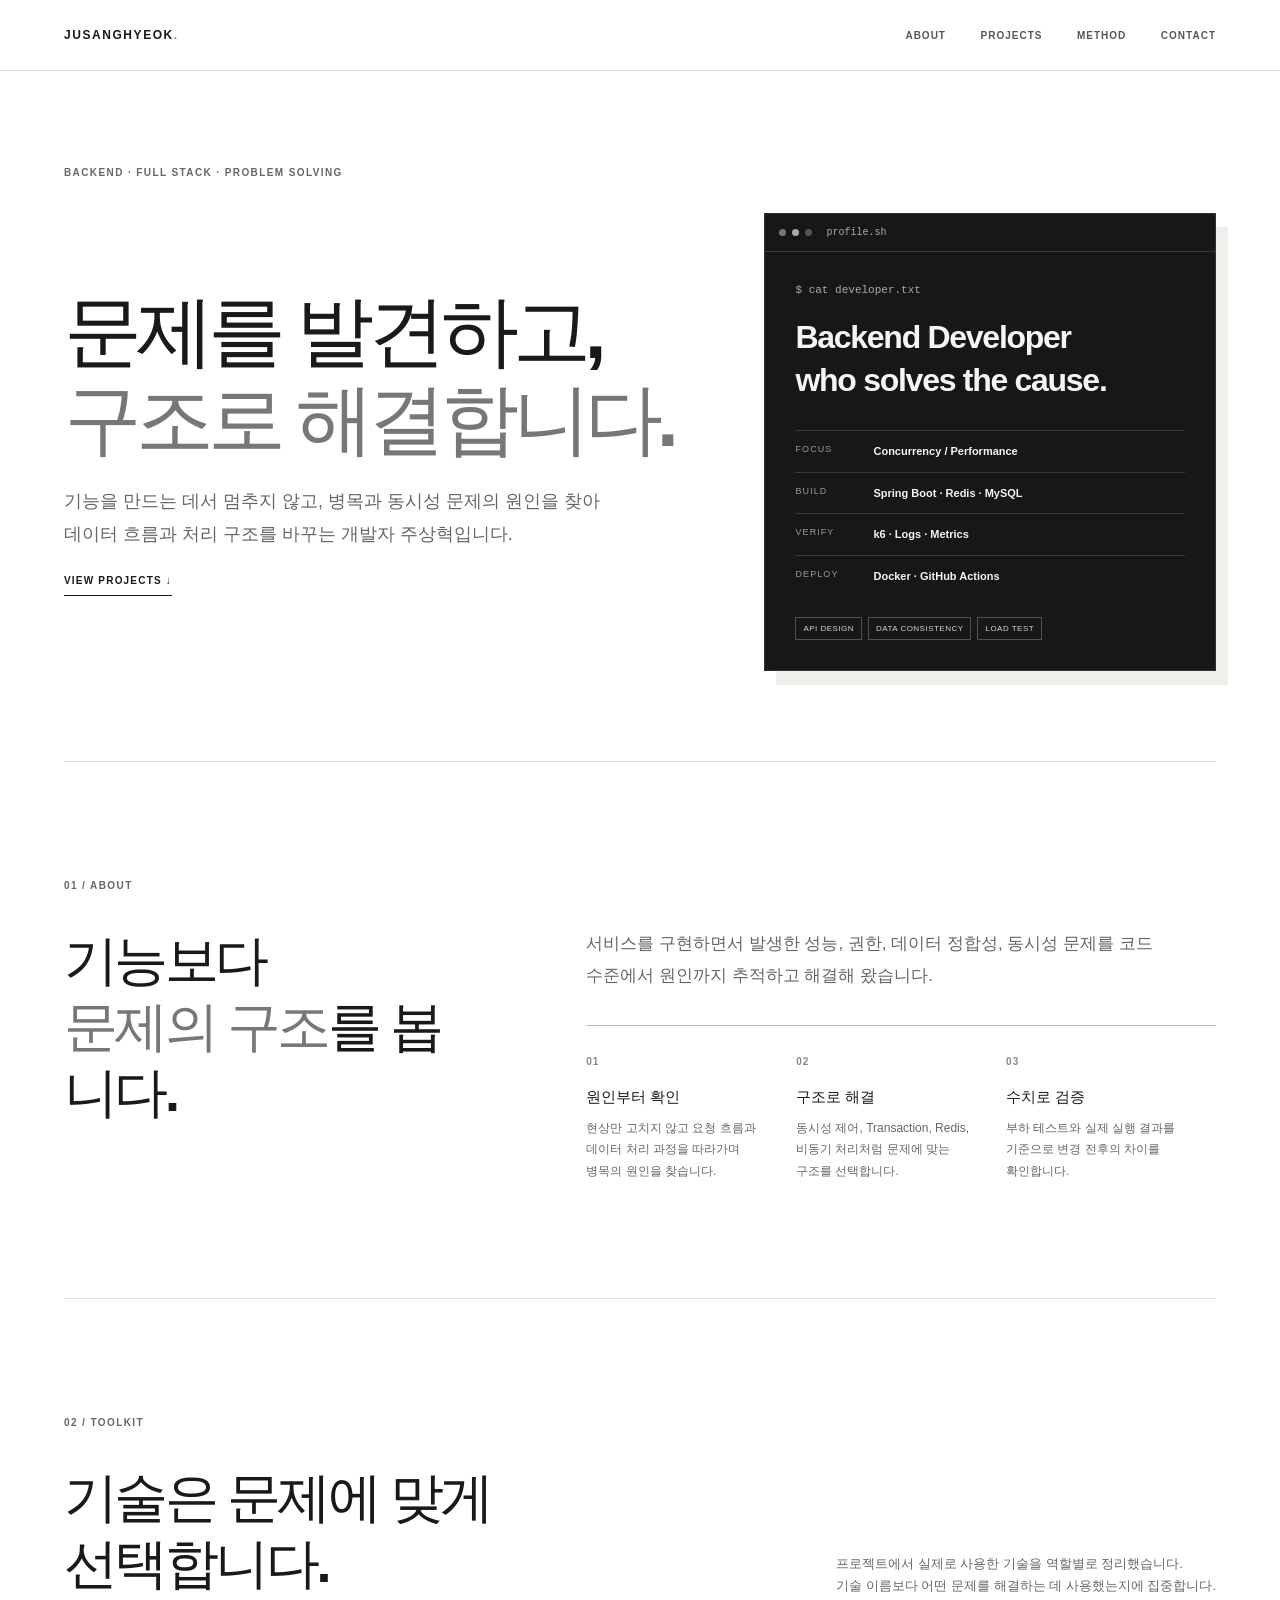
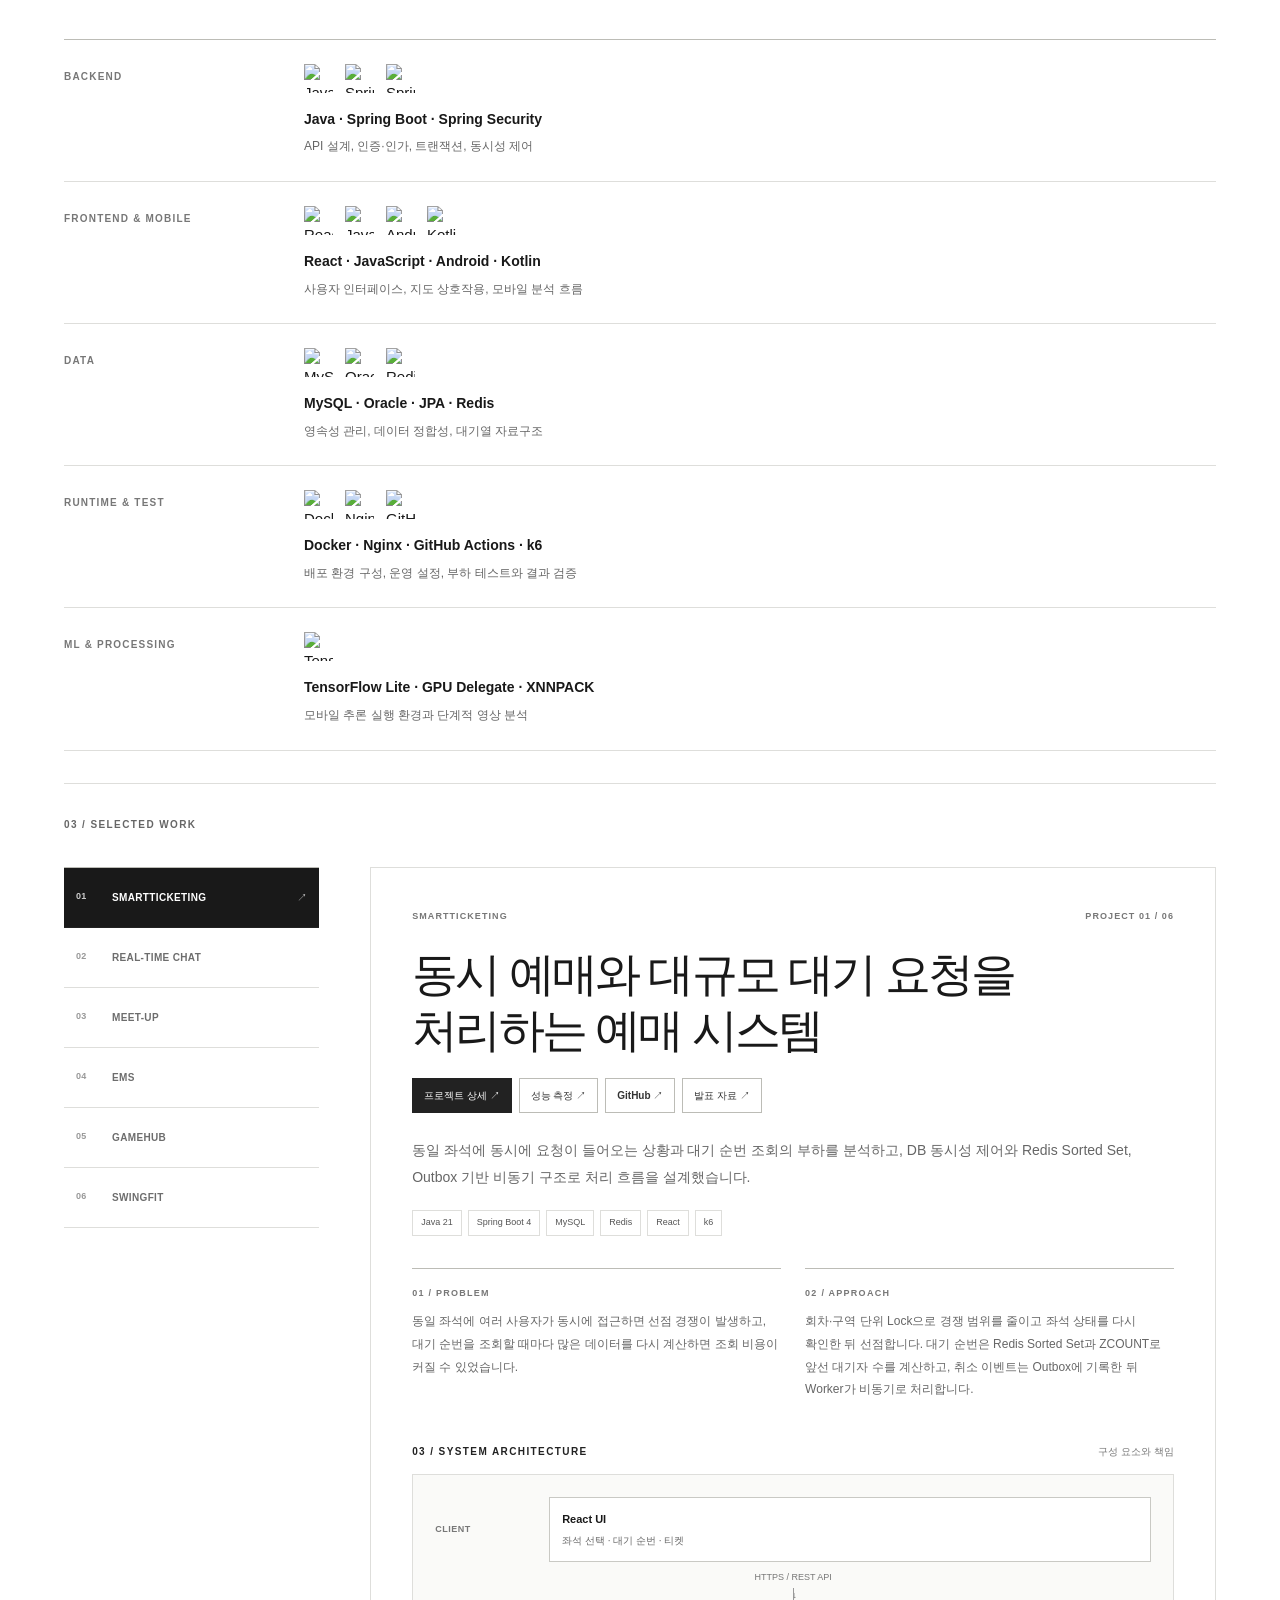
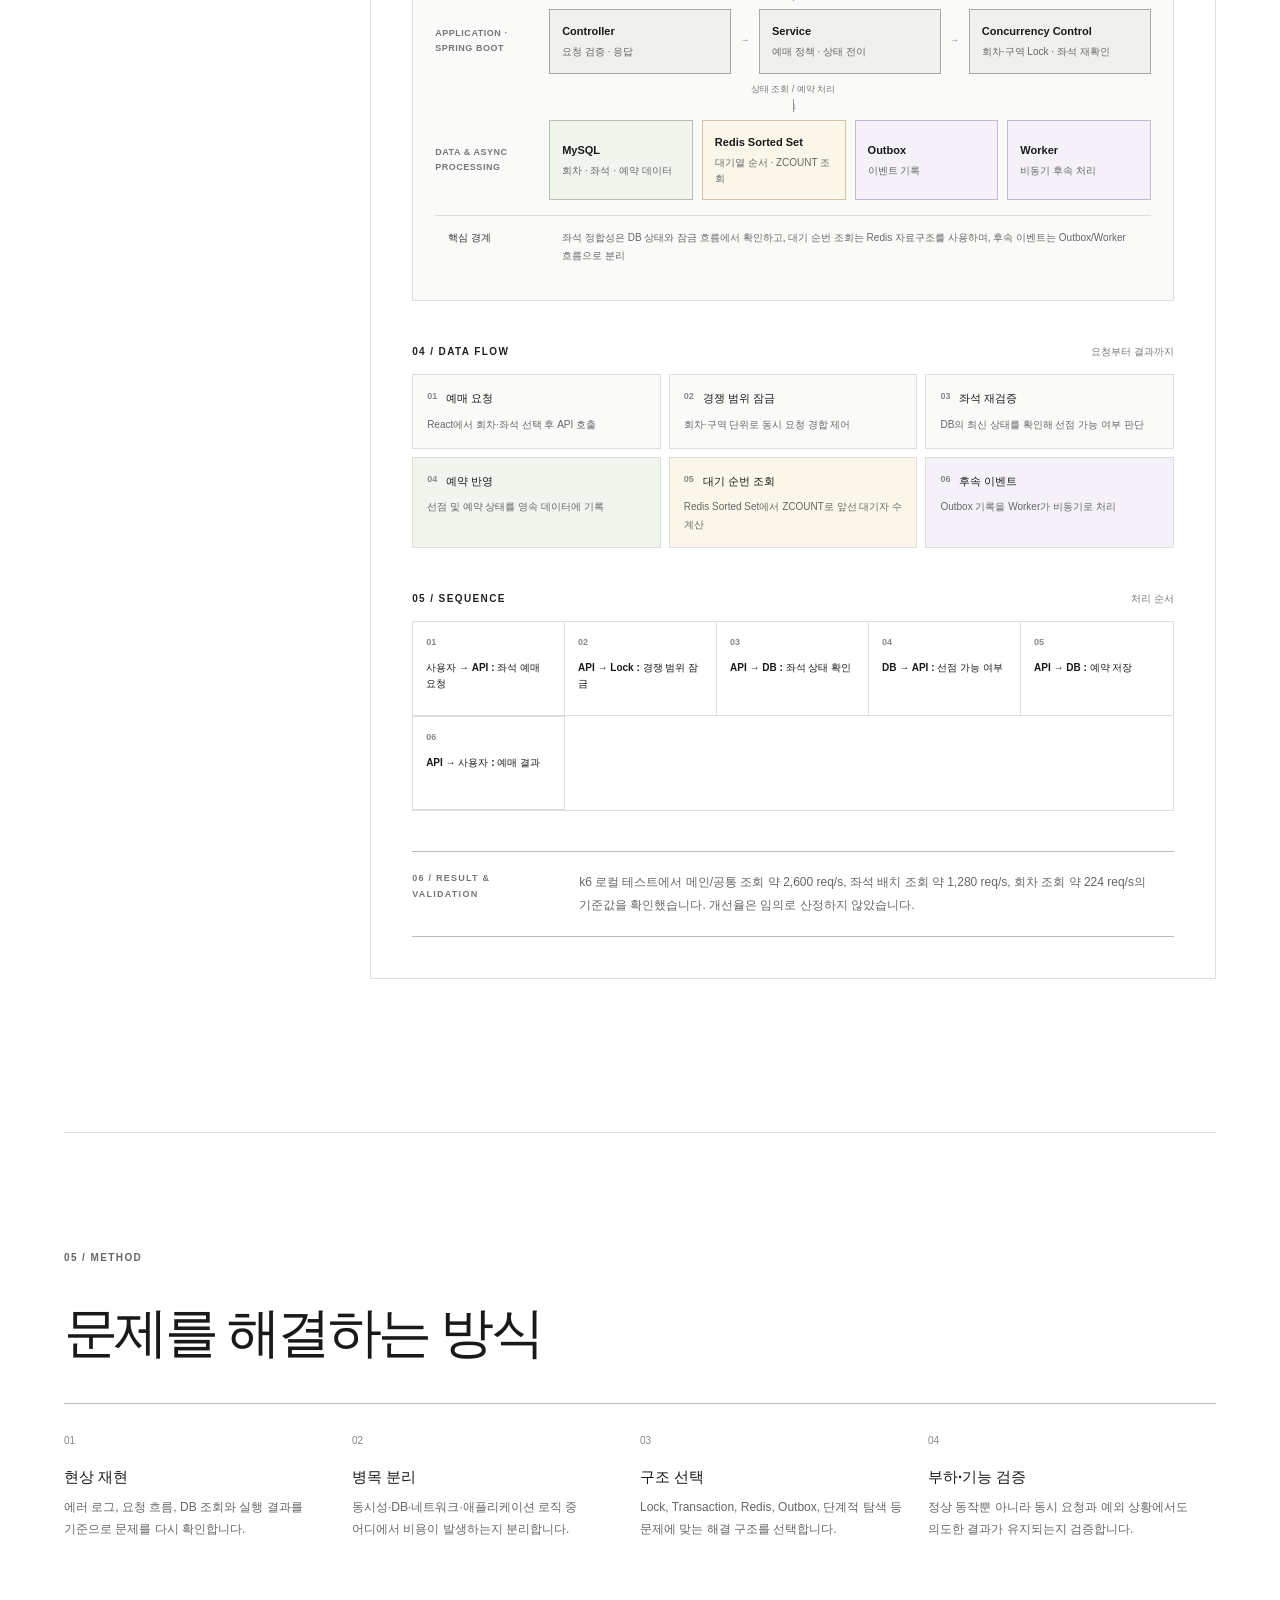
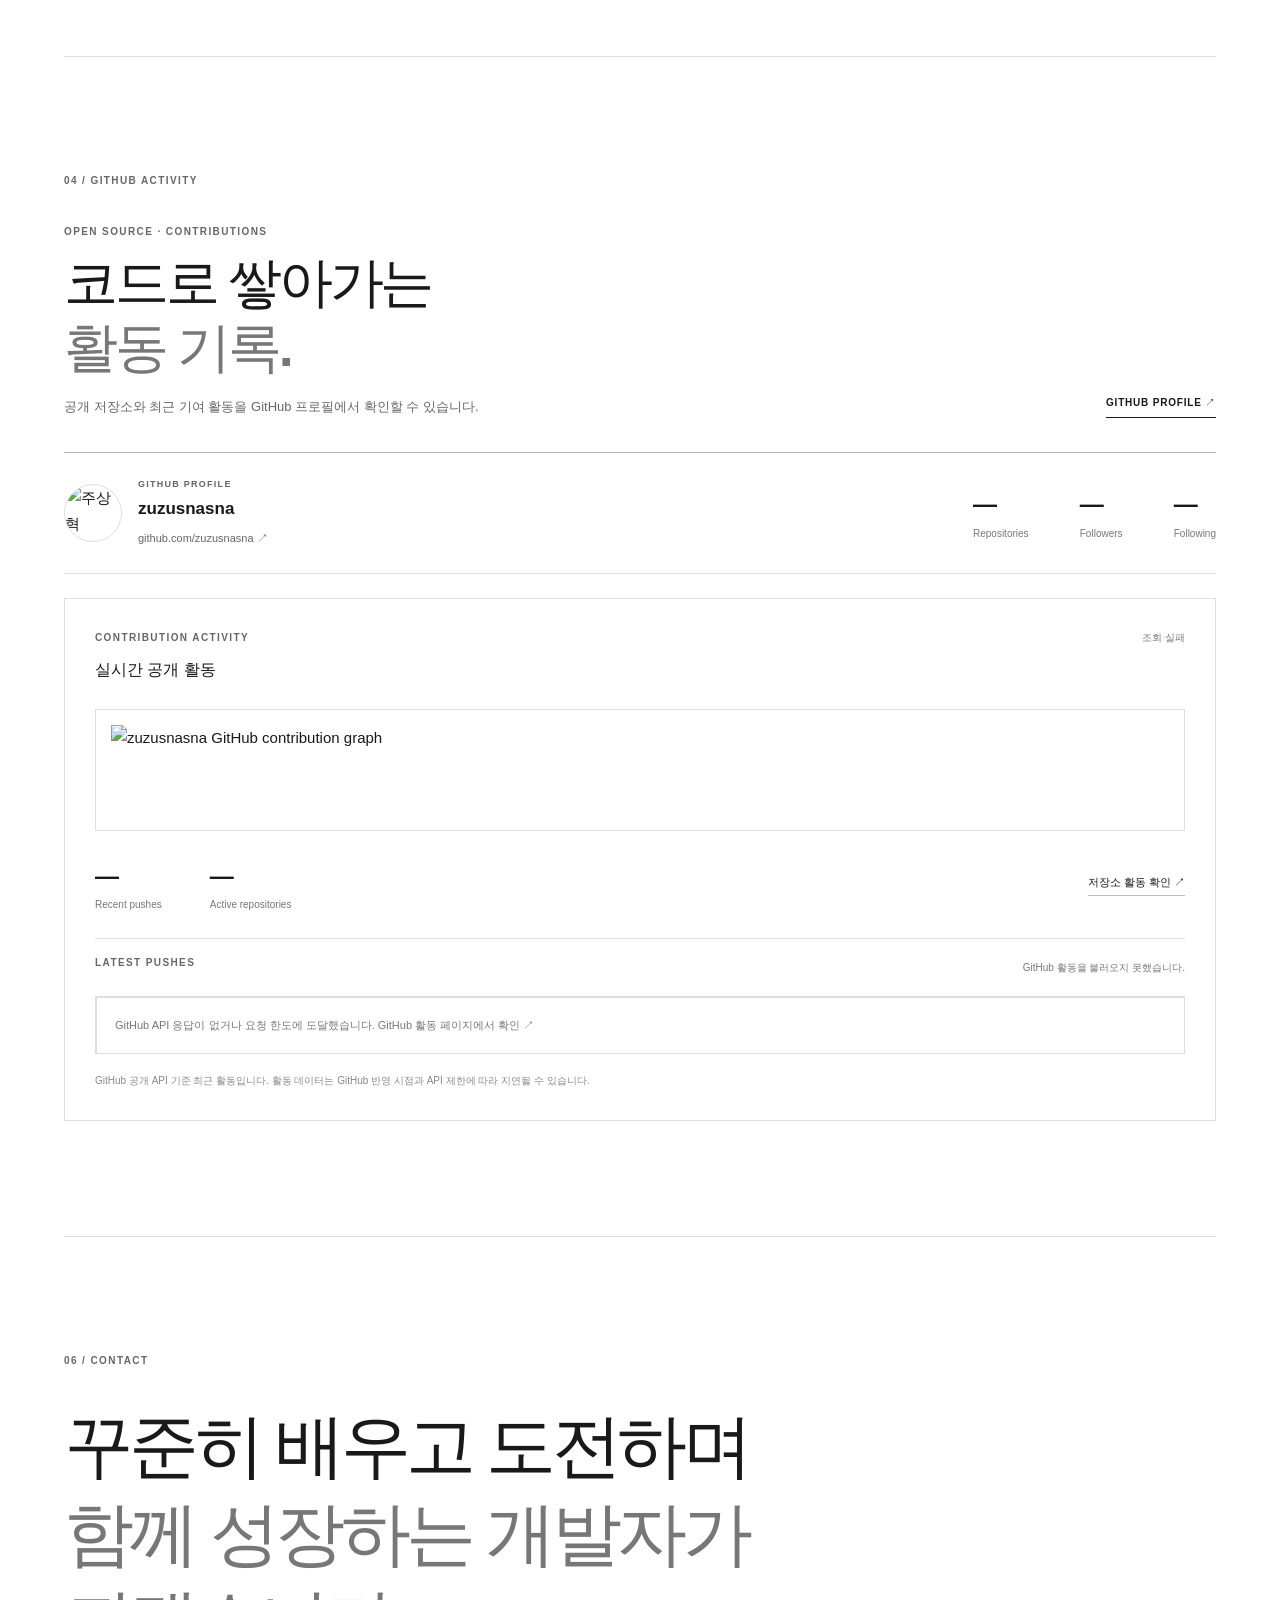
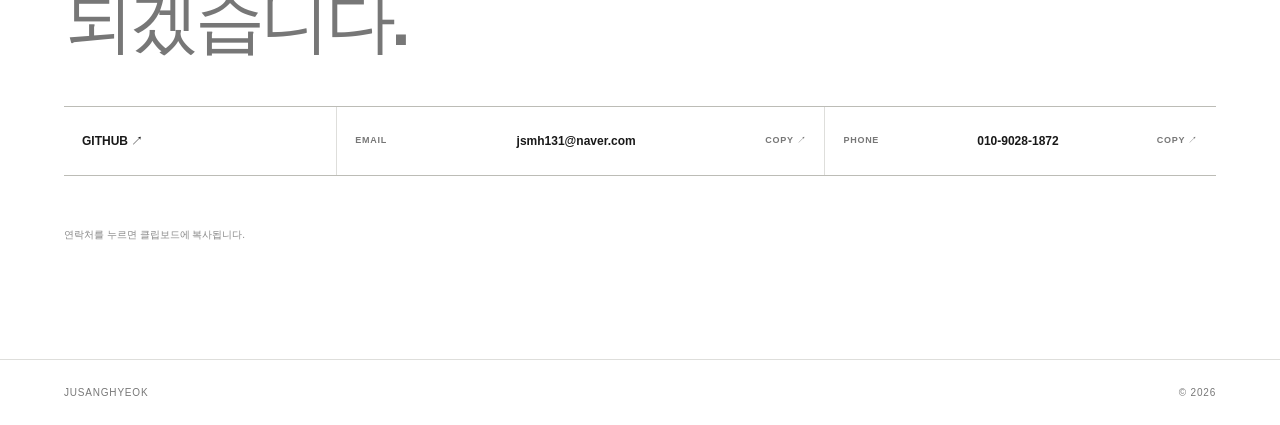
==== commit daffae86: "Refresh portfolio activity assets" ====
--- a/index.html
+++ b/index.html
@@ -3,7 +3,7 @@
 <head>
 <meta charset="utf-8"><meta name="viewport" content="width=device-width, initial-scale=1">
 <meta name="description" content="주상혁 개발자 포트폴리오"><title>주상혁 — 문제를 발견하고, 구조로 해결합니다.</title>
-  <link rel="stylesheet" href="portfolio.css?v=20261029">
+  <link rel="stylesheet" href="portfolio.css?v=20261030">
 </head>
 <body>
 <header class="site-header"><a class="brand" href="#top">JUSANGHYEOK<span>.</span></a><nav><a href="#about">About</a><a href="#projects">Projects</a><a href="#method">Method</a><a href="#contact">Contact</a></nav></header>
@@ -31,5 +31,5 @@
 <div class="contribution-panel"><div class="contribution-heading"><div><span class="github-kicker">CONTRIBUTION ACTIVITY</span><h3>실시간 공개 활동</h3></div><span class="activity-date" id="activityDate">불러오는 중</span></div><a class="contribution-graph" href="https://github.com/zuzusnasna" target="_blank" rel="noreferrer" aria-label="GitHub contribution graph 열기"><img id="contributionGraphImage" src="https://ghchart.rshah.org/zuzusnasna" alt="zuzusnasna GitHub contribution graph"></a><div class="activity-stats"><div><strong id="recentPushCount">—</strong><span>Recent pushes</span></div><div><strong id="activeRepoCount">—</strong><span>Active repositories</span></div><a href="https://github.com/zuzusnasna?tab=repositories" target="_blank" rel="noreferrer">저장소 활동 확인 ↗</a></div><div class="recent-commits"><div class="recent-commits-heading"><span class="github-kicker">LATEST PUSHES</span><span id="commitStatus" aria-live="polite">GitHub에서 활동을 불러오는 중</span></div><div id="recentCommitList" class="recent-commit-list"><p class="commit-empty">최근 공개 커밋을 불러오는 중입니다.</p></div></div><p class="github-note">GitHub 공개 API 기준 최근 활동입니다. 활동 데이터는 GitHub 반영 시점과 API 제한에 따라 지연될 수 있습니다.</p></div>
 </section>
 <section id="contact" class="section contact"><div class="section-label">06 / CONTACT</div><h2>꾸준히 배우고 도전하며<br><em>함께 성장하는 개발자가 되겠습니다.</em></h2><div class="contact-links"><a href="https://github.com/zuzusnasna" target="_blank" rel="noreferrer">GITHUB ↗</a><button class="contact-copy" type="button" data-copy="jsmh131@naver.com"><span class="contact-copy-label">EMAIL</span><span>jsmh131@naver.com</span><span class="copy-action">COPY ↗</span></button><button class="contact-copy" type="button" data-copy="01090281872"><span class="contact-copy-label">PHONE</span><span>010-9028-1872</span><span class="copy-action">COPY ↗</span></button></div><p class="copy-feedback" aria-live="polite"></p><p class="small">연락처를 누르면 클립보드에 복사됩니다.</p></section>
-</main><footer><span>JUSANGHYEOK</span><span>© 2026</span></footer><script src="script.js?v=20261026"></script>
+</main><footer><span>JUSANGHYEOK</span><span>© 2026</span></footer><script src="script.js?v=20261030"></script>
 </body></html>
--- a/portfolio.css
+++ b/portfolio.css
@@ -245,3 +245,15 @@
  .detail-outcome{padding:22px 18px}.detail-section-heading h2{font-size:27px}.performance-table{min-width:430px}
 }
 @media(prefers-reduced-motion:reduce){*,*::before,*::after{scroll-behavior:auto!important;animation-duration:.01ms!important;animation-iteration-count:1!important;transition-duration:.01ms!important}}
+
+/* Live GitHub activity */
+.recent-commits{margin-top:25px;border-top:1px solid var(--line)}
+.recent-commits-heading{display:flex;align-items:center;justify-content:space-between;gap:12px;padding:15px 0;color:#777;font-size:10px}
+.recent-commit-list{display:grid;grid-template-columns:repeat(2,minmax(0,1fr));border-top:1px solid var(--line);border-left:1px solid var(--line)}
+.recent-commit{display:flex;min-width:0;flex-direction:column;gap:8px;padding:15px;border-right:1px solid var(--line);border-bottom:1px solid var(--line);color:inherit;text-decoration:none}
+.recent-commit:hover{background:var(--panel)}
+.recent-commit .commit-repo{overflow:hidden;color:#777;font-size:9px;text-overflow:ellipsis;white-space:nowrap}
+.recent-commit strong{display:-webkit-box;overflow:hidden;min-height:34px;font-size:11px;font-weight:650;line-height:1.55;-webkit-box-orient:vertical;-webkit-line-clamp:2}
+.commit-meta{display:flex;justify-content:space-between;gap:8px;color:#777;font-size:9px}
+.commit-meta code{font:inherit}.commit-empty{grid-column:1/-1;margin:0;padding:18px;border:1px solid var(--line);color:#777;font-size:11px;line-height:1.7}
+@media(max-width:560px){.recent-commit-list{grid-template-columns:minmax(0,1fr)}.recent-commits-heading{align-items:flex-start;flex-direction:column;gap:5px}}
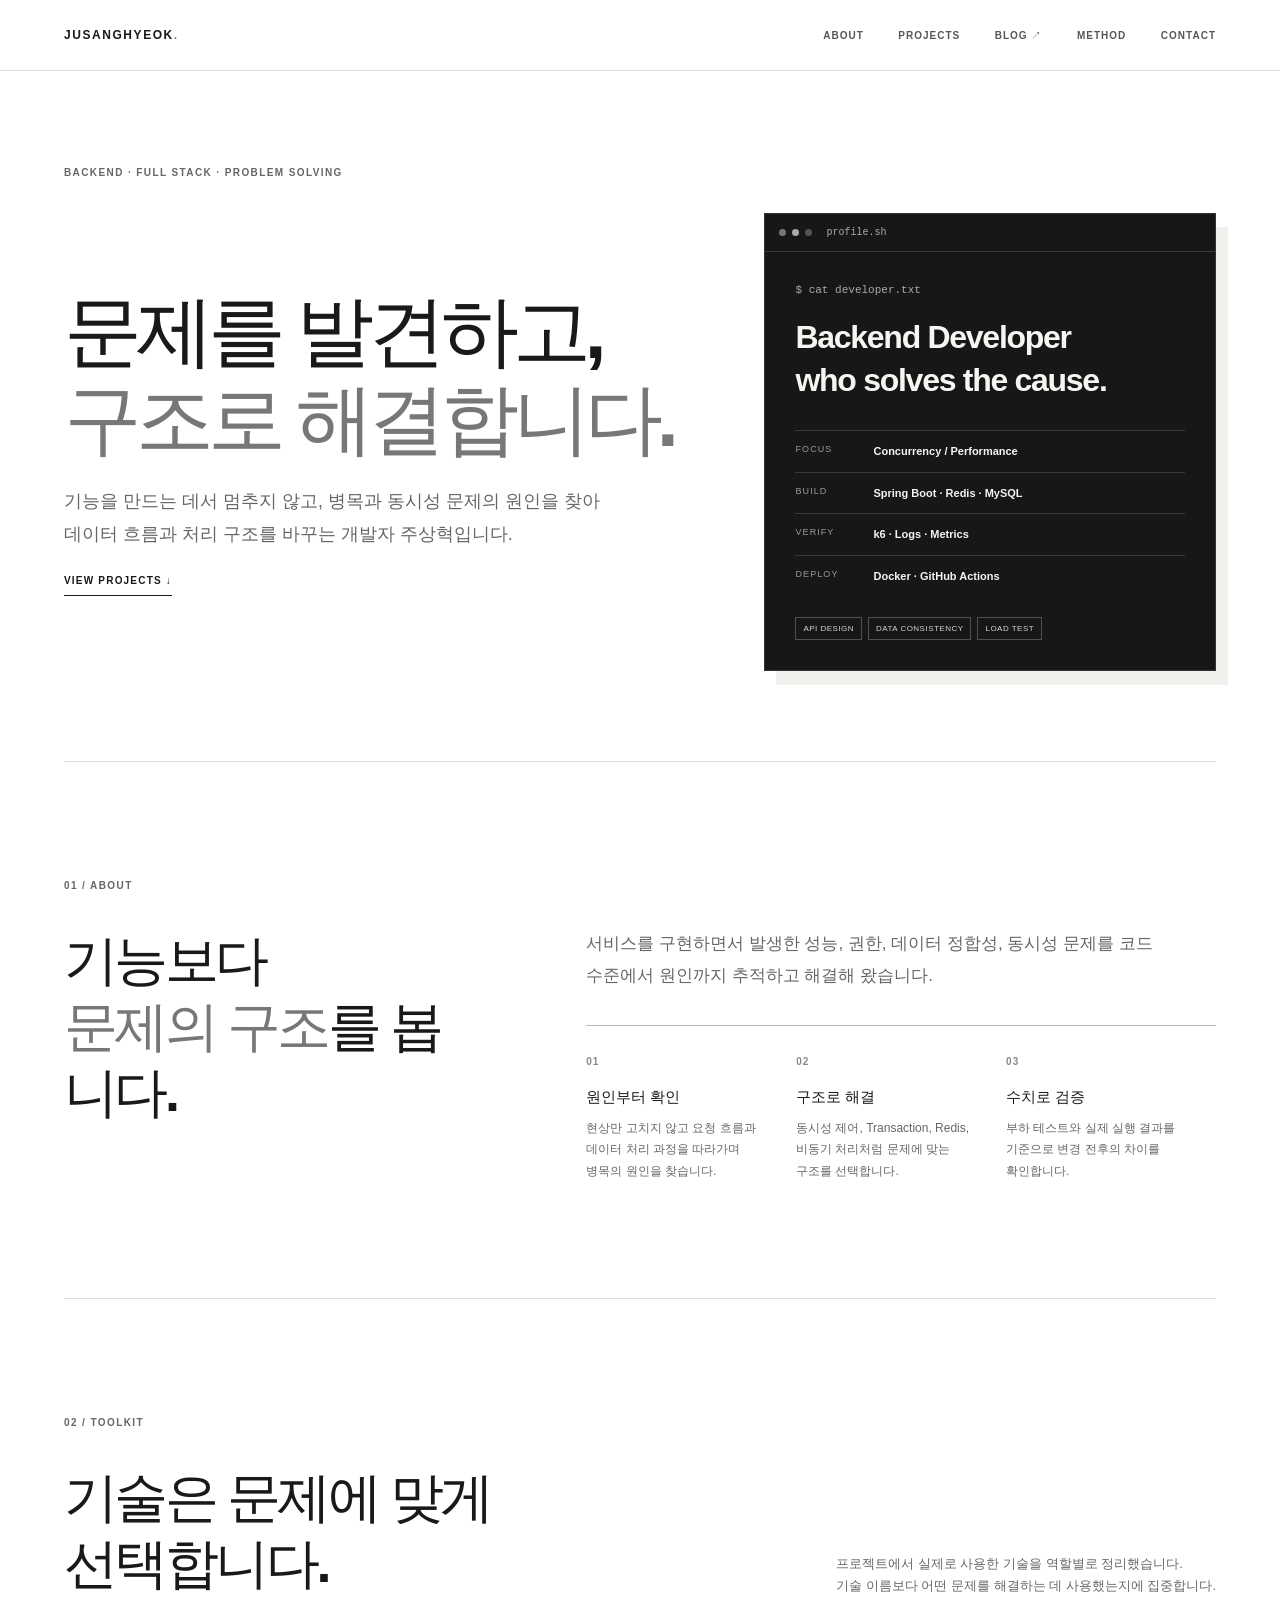
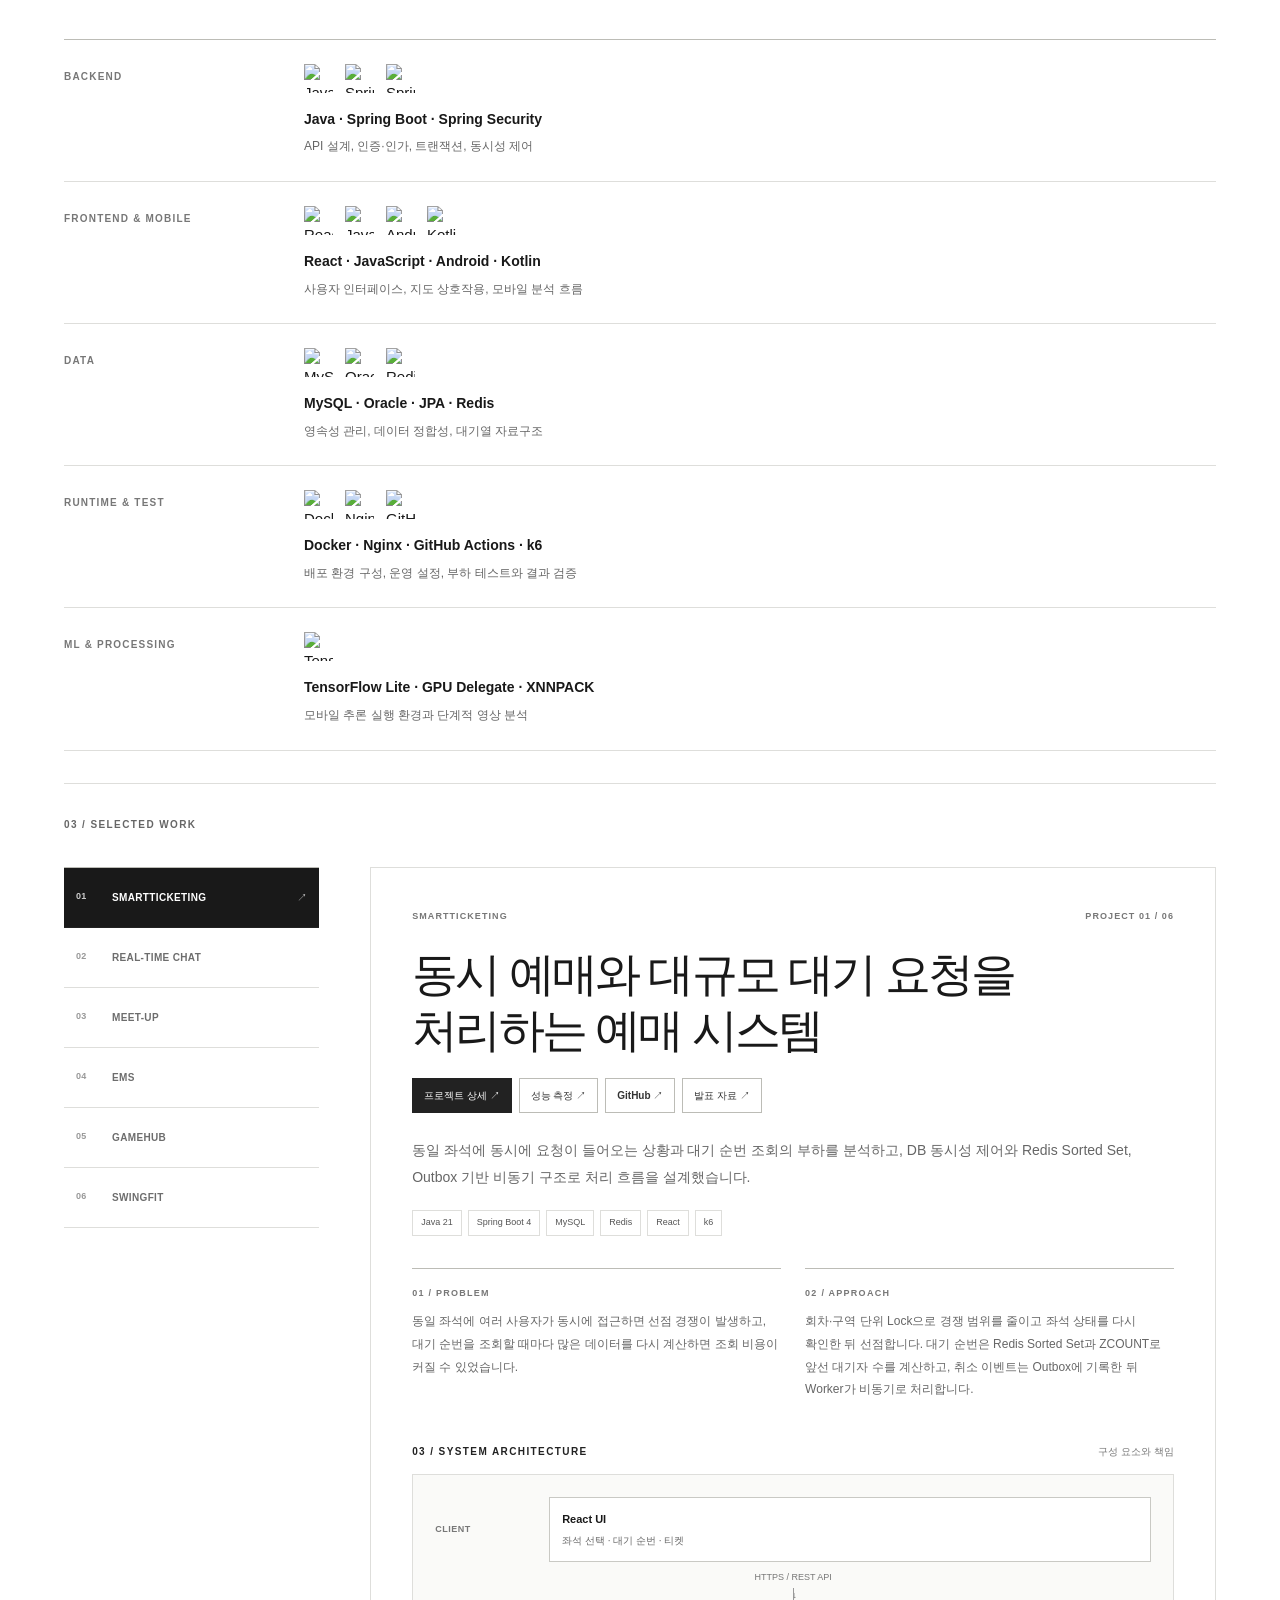
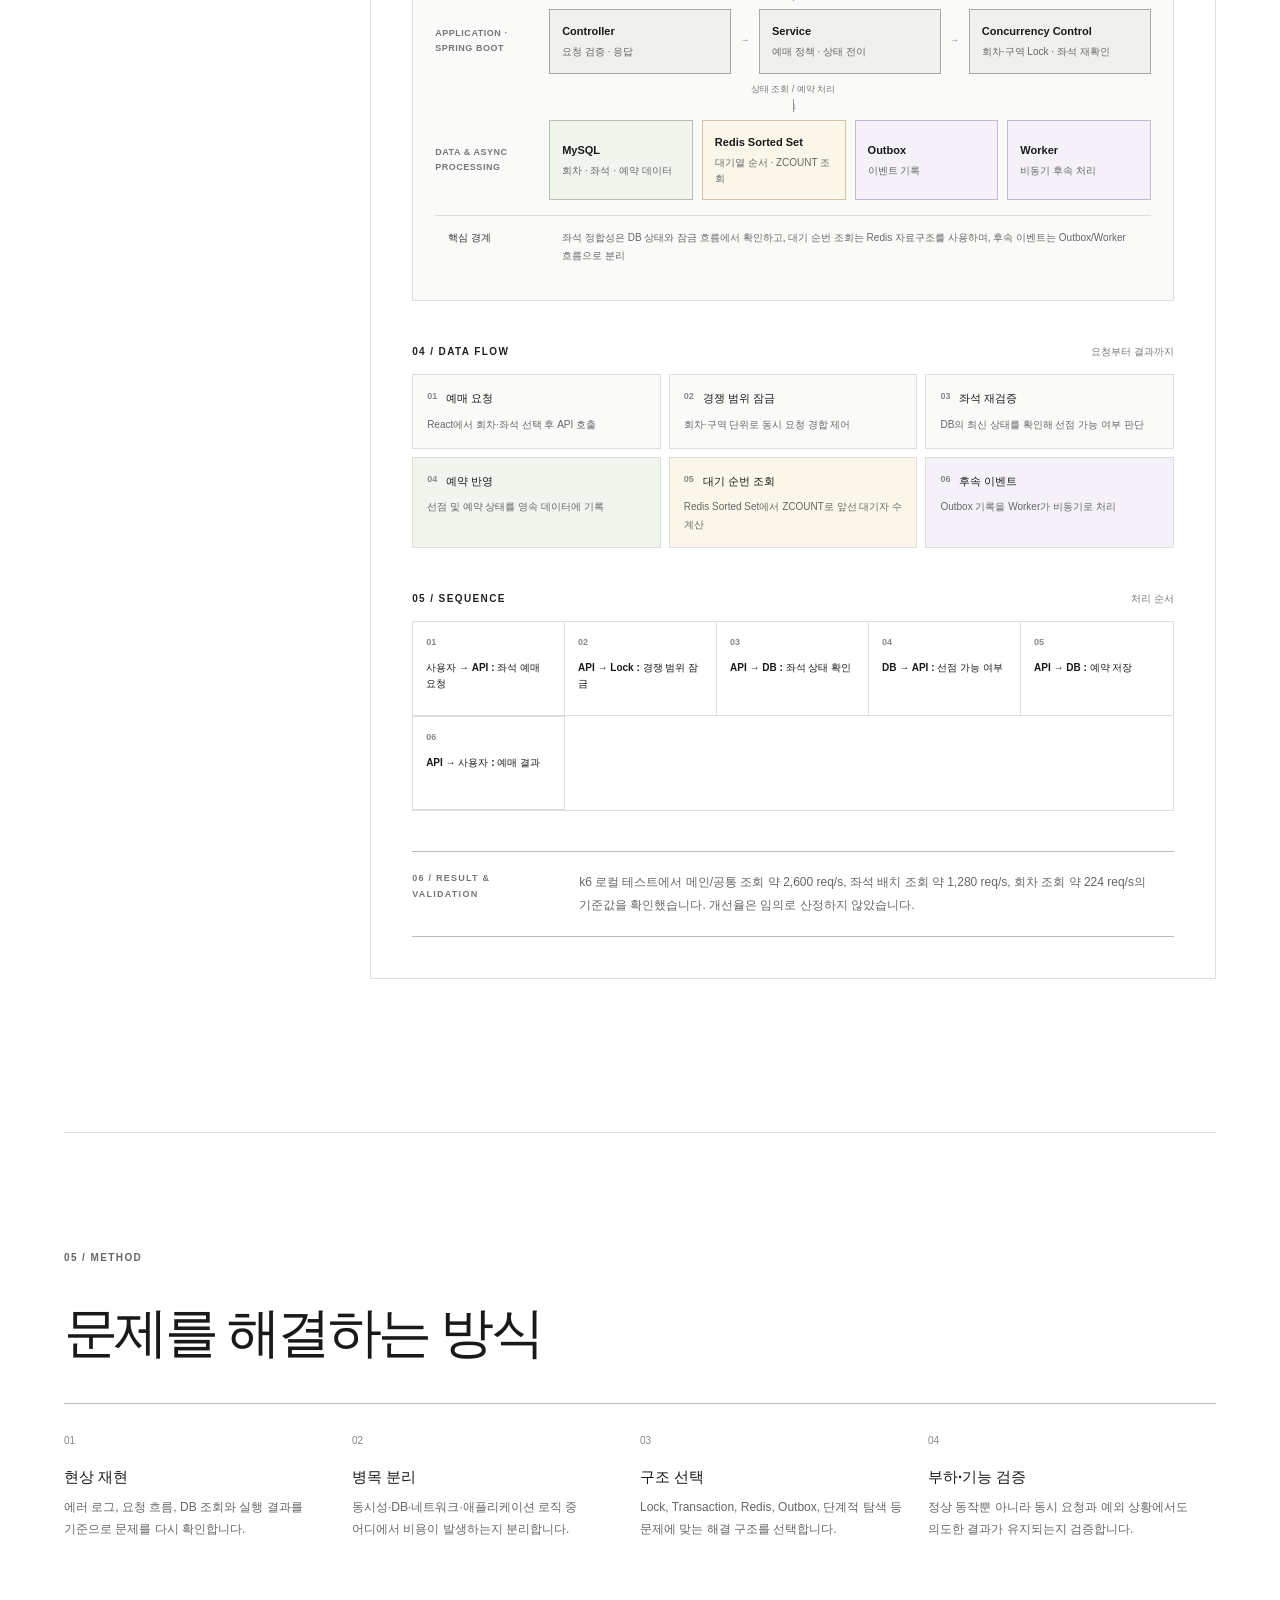
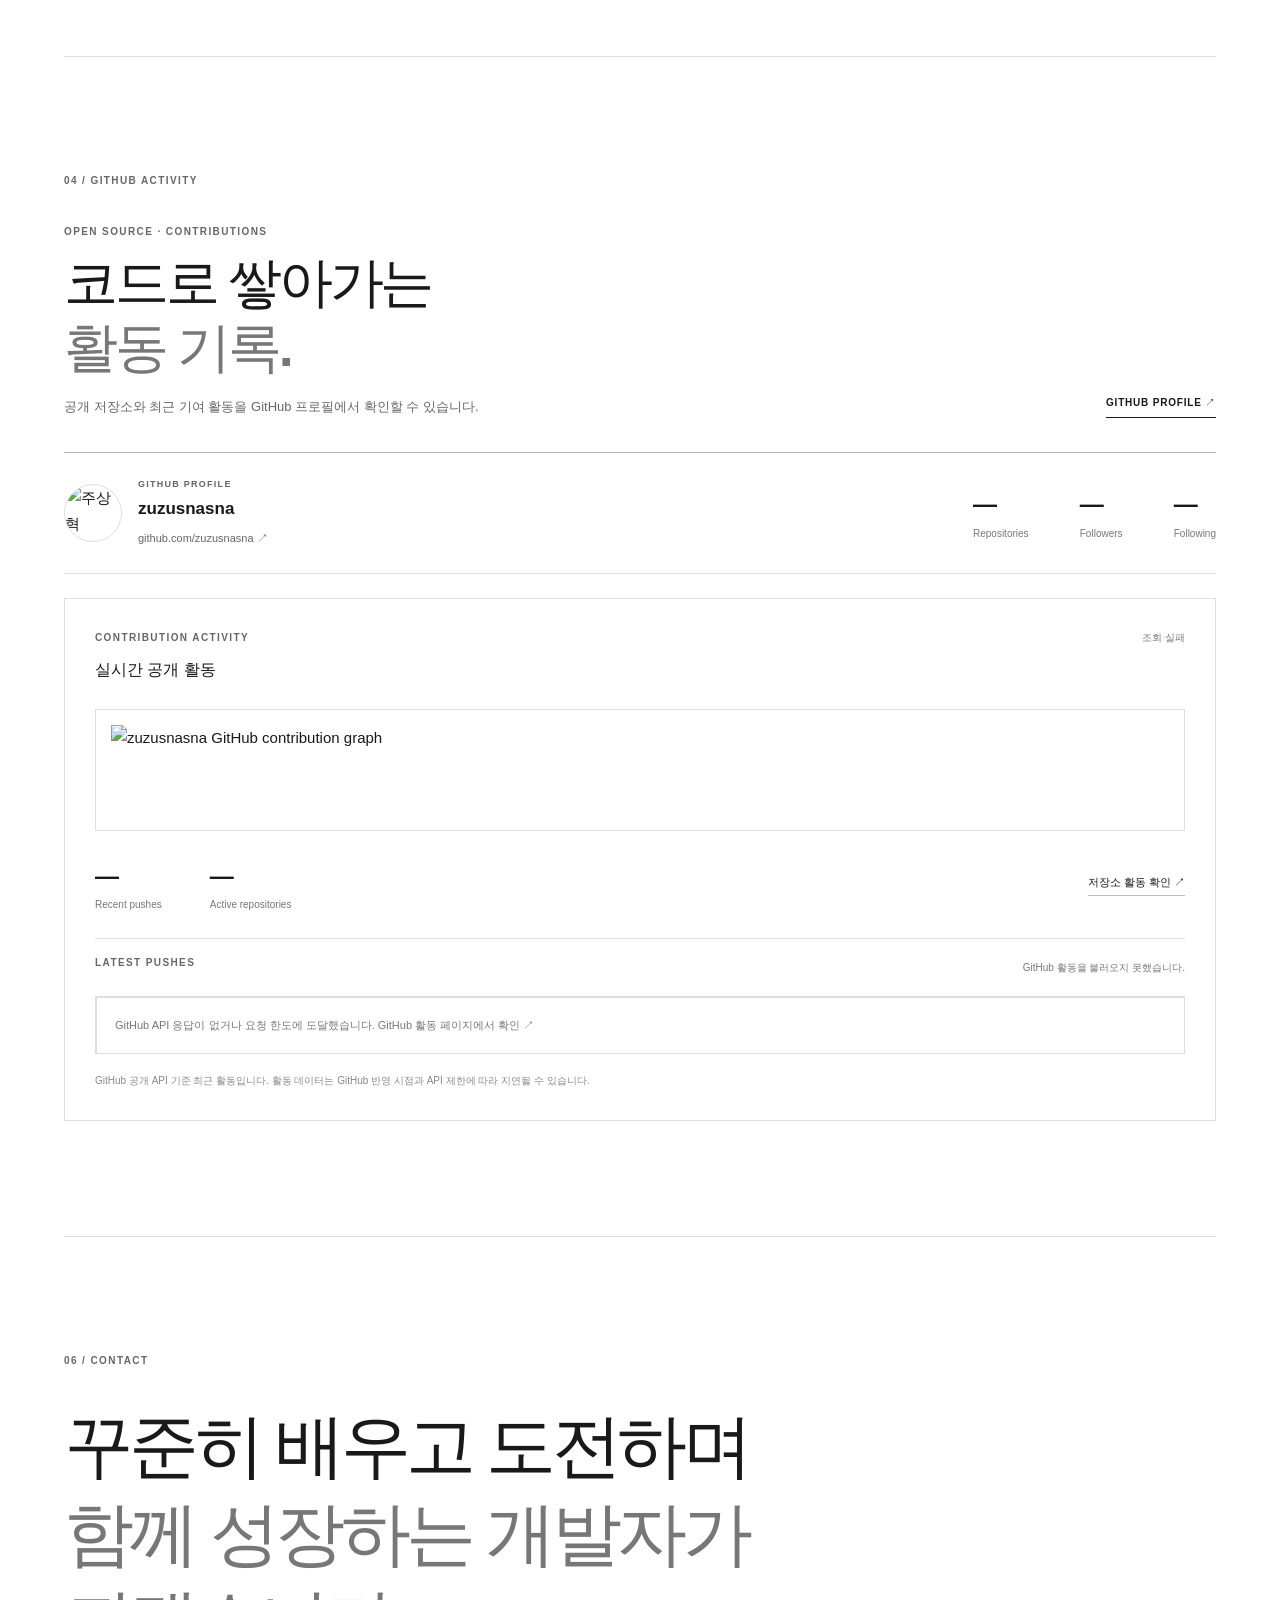
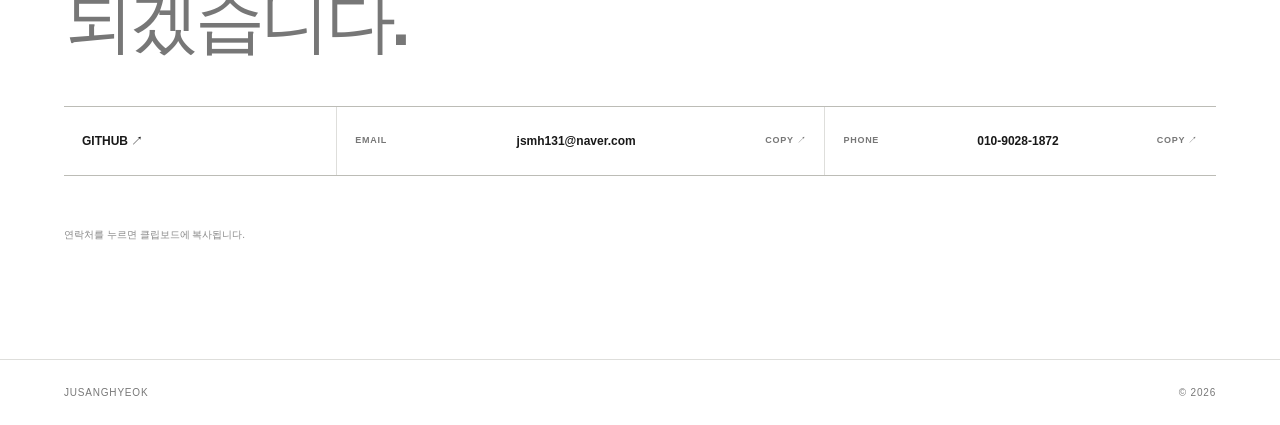
==== commit 050277f1: "feat: add study blog to portfolio navigation" ====
--- a/index.html
+++ b/index.html
@@ -6,7 +6,7 @@
   <link rel="stylesheet" href="portfolio.css?v=20261030">
 </head>
 <body>
-<header class="site-header"><a class="brand" href="#top">JUSANGHYEOK<span>.</span></a><nav><a href="#about">About</a><a href="#projects">Projects</a><a href="#method">Method</a><a href="#contact">Contact</a></nav></header>
+<header class="site-header"><a class="brand" href="#top">JUSANGHYEOK<span>.</span></a><nav><a href="#about">About</a><a href="#projects">Projects</a><a href="https://zuzusnasna.github.io/">Blog ↗</a><a href="#method">Method</a><a href="#contact">Contact</a></nav></header>
 <main id="top">
 <section class="hero section"><div class="eyebrow">BACKEND · FULL STACK · PROBLEM SOLVING</div><div class="hero-main"><h1>문제를 발견하고,<br><em>구조로 해결합니다.</em></h1><p class="hero-copy">기능을 만드는 데서 멈추지 않고, 병목과 동시성 문제의 원인을 찾아<br>데이터 흐름과 처리 구조를 바꾸는 개발자 주상혁입니다.</p><a class="scroll-link" href="#projects">VIEW PROJECTS ↓</a></div><aside class="hero-terminal" aria-label="개발 환경 요약"><div class="terminal-bar"><i class="terminal-dot"></i><i class="terminal-dot"></i><i class="terminal-dot"></i><span class="terminal-label">profile.sh</span></div><div class="terminal-body"><div class="terminal-prompt">$ cat developer.txt</div><h2 class="terminal-name">Backend Developer<br>who solves the cause.</h2><div class="terminal-line"><span>FOCUS</span><strong>Concurrency / Performance</strong></div><div class="terminal-line"><span>BUILD</span><strong>Spring Boot · Redis · MySQL</strong></div><div class="terminal-line"><span>VERIFY</span><strong>k6 · Logs · Metrics</strong></div><div class="terminal-line"><span>DEPLOY</span><strong>Docker · GitHub Actions</strong></div><div class="terminal-tags"><span>API DESIGN</span><span>DATA CONSISTENCY</span><span>LOAD TEST</span></div></div></aside></section>
 <section id="about" class="section about"><div class="section-label">01 / ABOUT</div><div class="about-grid"><h2>기능보다<br><span>문제의 구조</span>를 봅니다.</h2><div><p class="lead">서비스를 구현하면서 발생한 성능, 권한, 데이터 정합성, 동시성 문제를 코드 수준에서 원인까지 추적하고 해결해 왔습니다.</p><div class="principles"><article><b>01</b><h3>원인부터 확인</h3><p>현상만 고치지 않고 요청 흐름과 데이터 처리 과정을 따라가며 병목의 원인을 찾습니다.</p></article><article><b>02</b><h3>구조로 해결</h3><p>동시성 제어, Transaction, Redis, 비동기 처리처럼 문제에 맞는 구조를 선택합니다.</p></article><article><b>03</b><h3>수치로 검증</h3><p>부하 테스트와 실제 실행 결과를 기준으로 변경 전후의 차이를 확인합니다.</p></article></div></div></div></section>
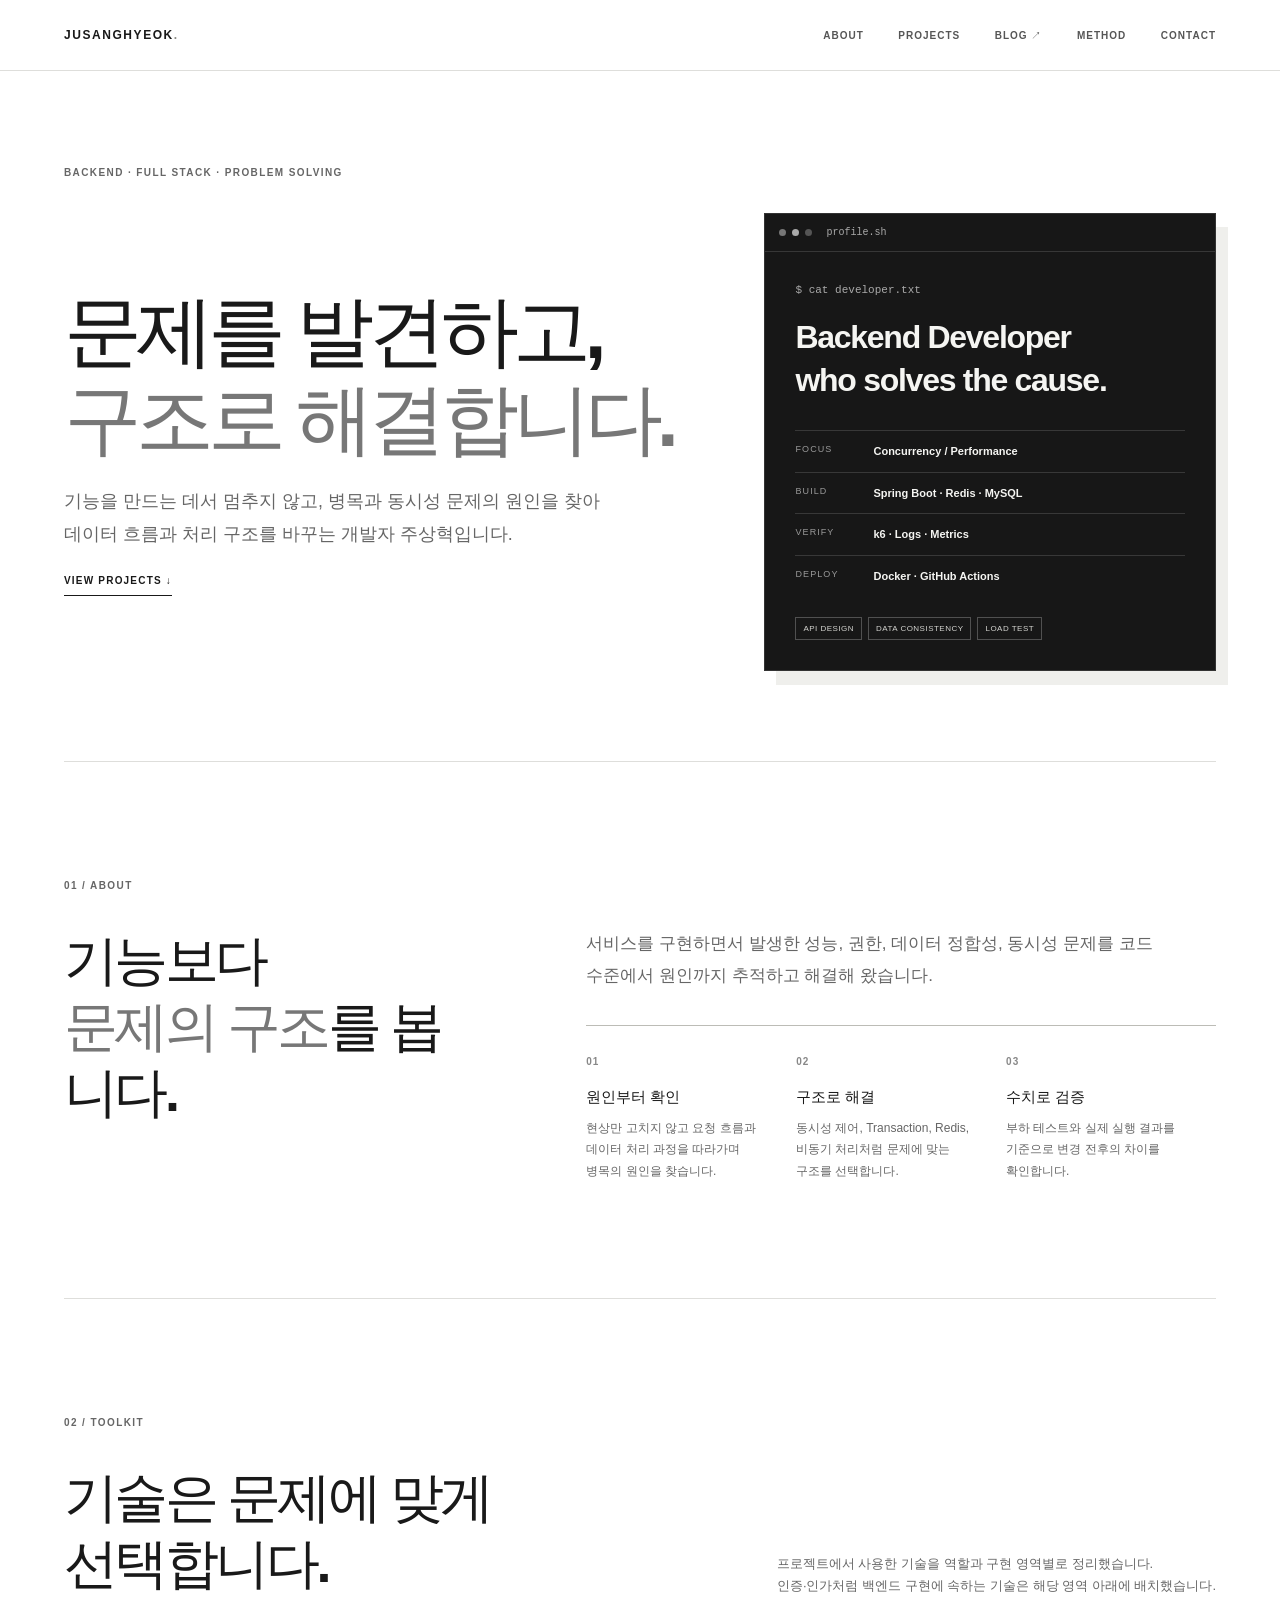
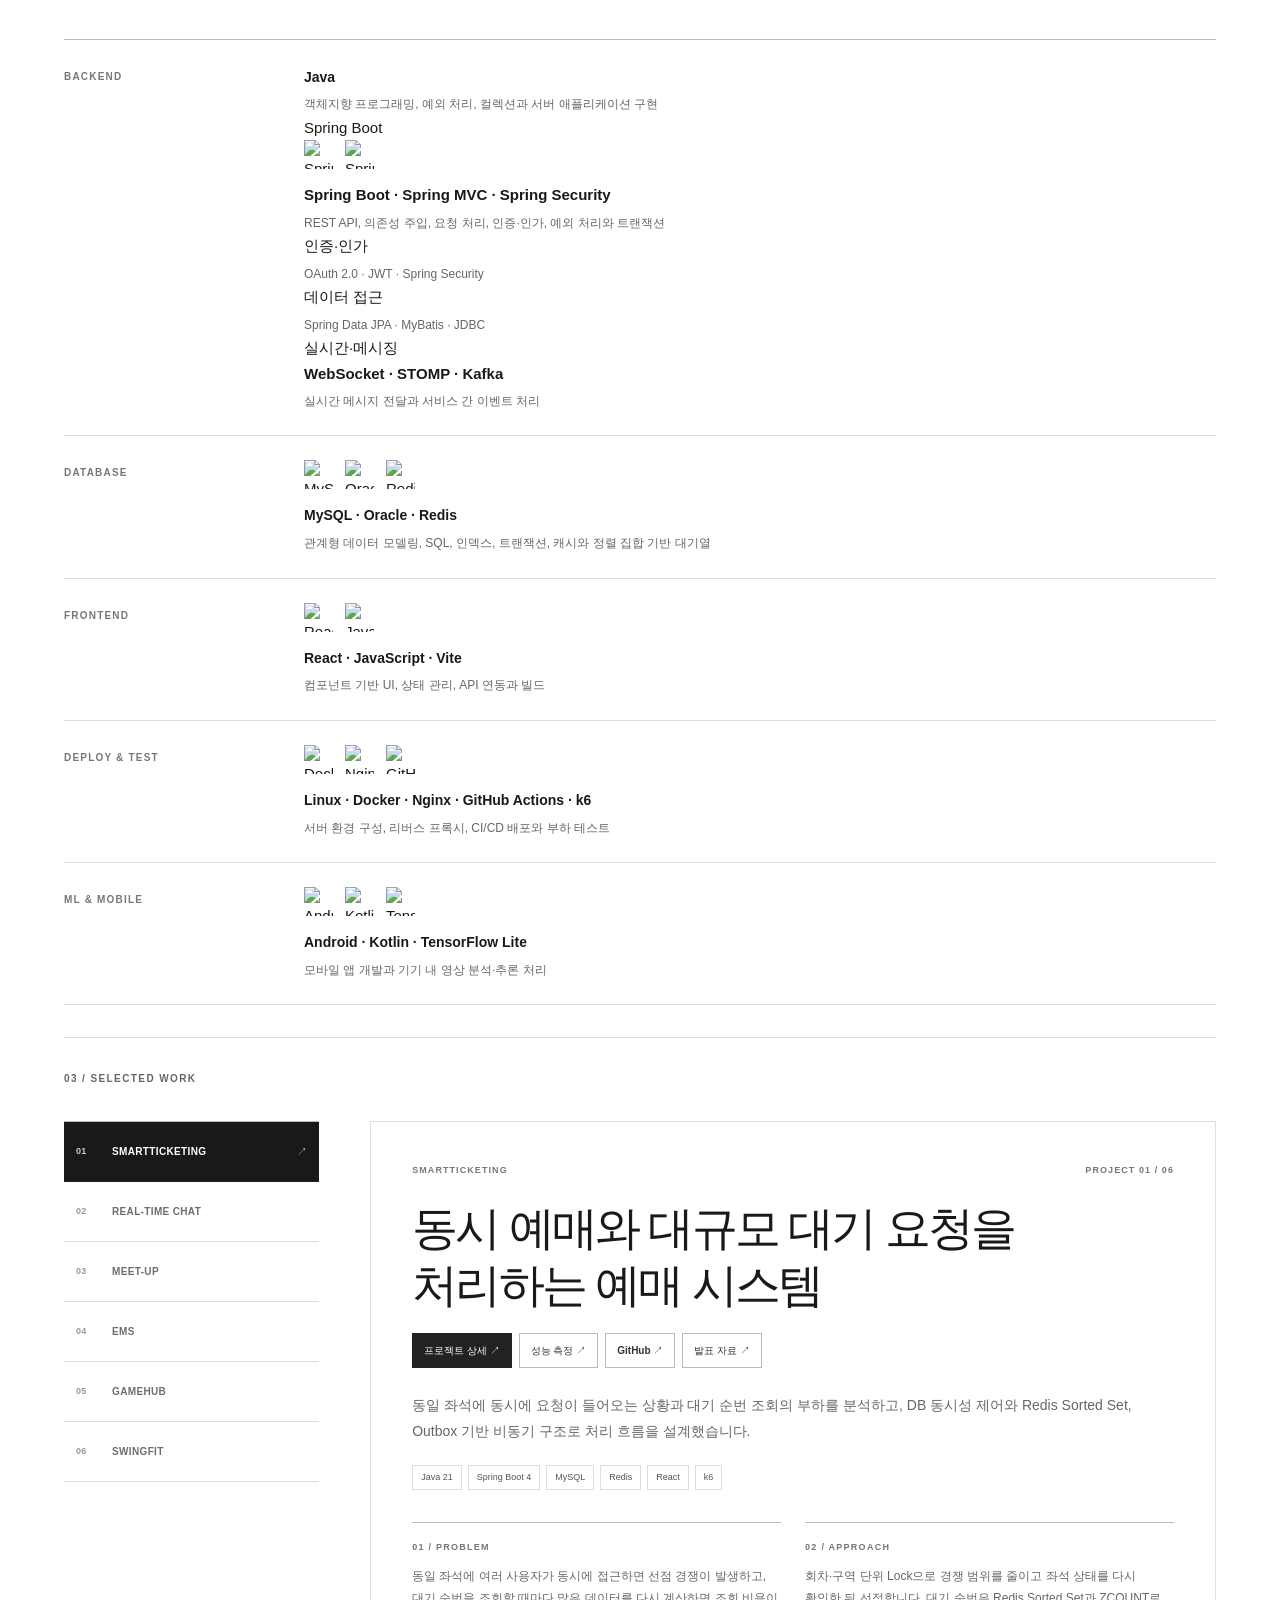
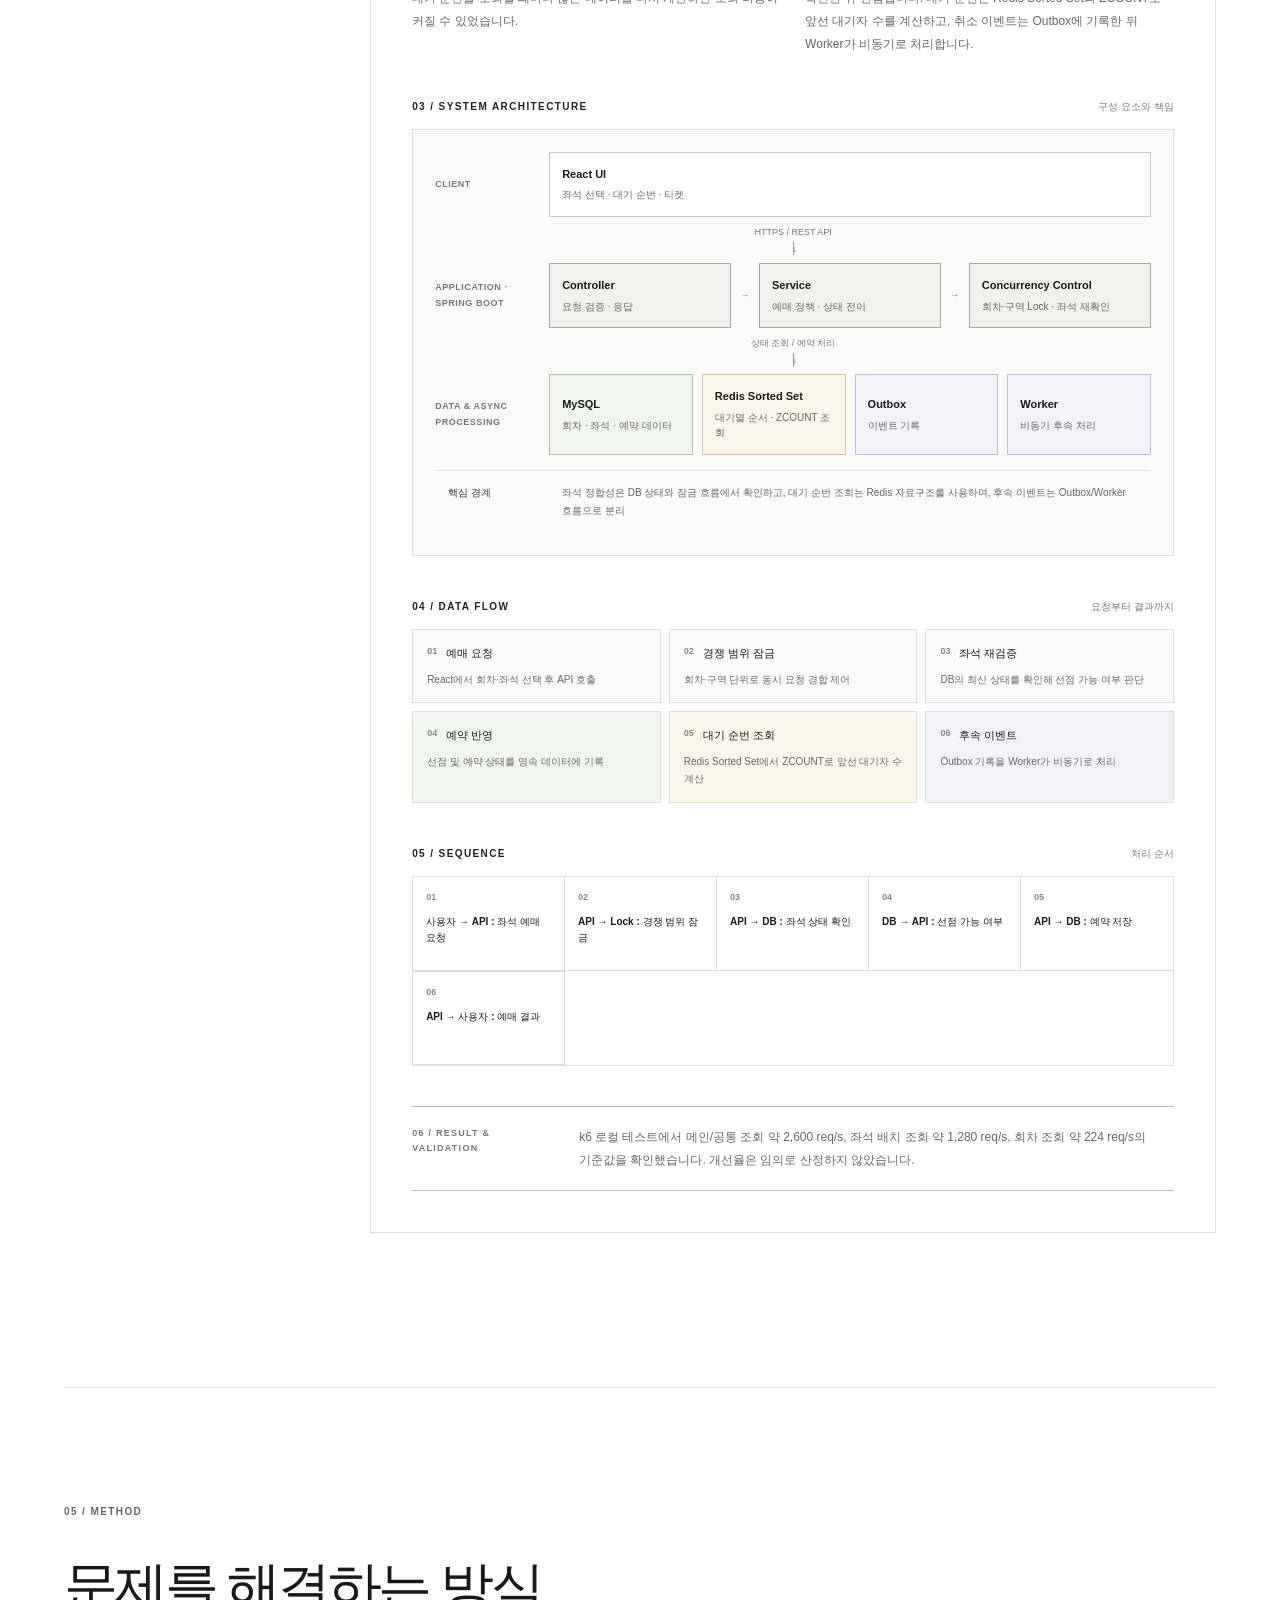
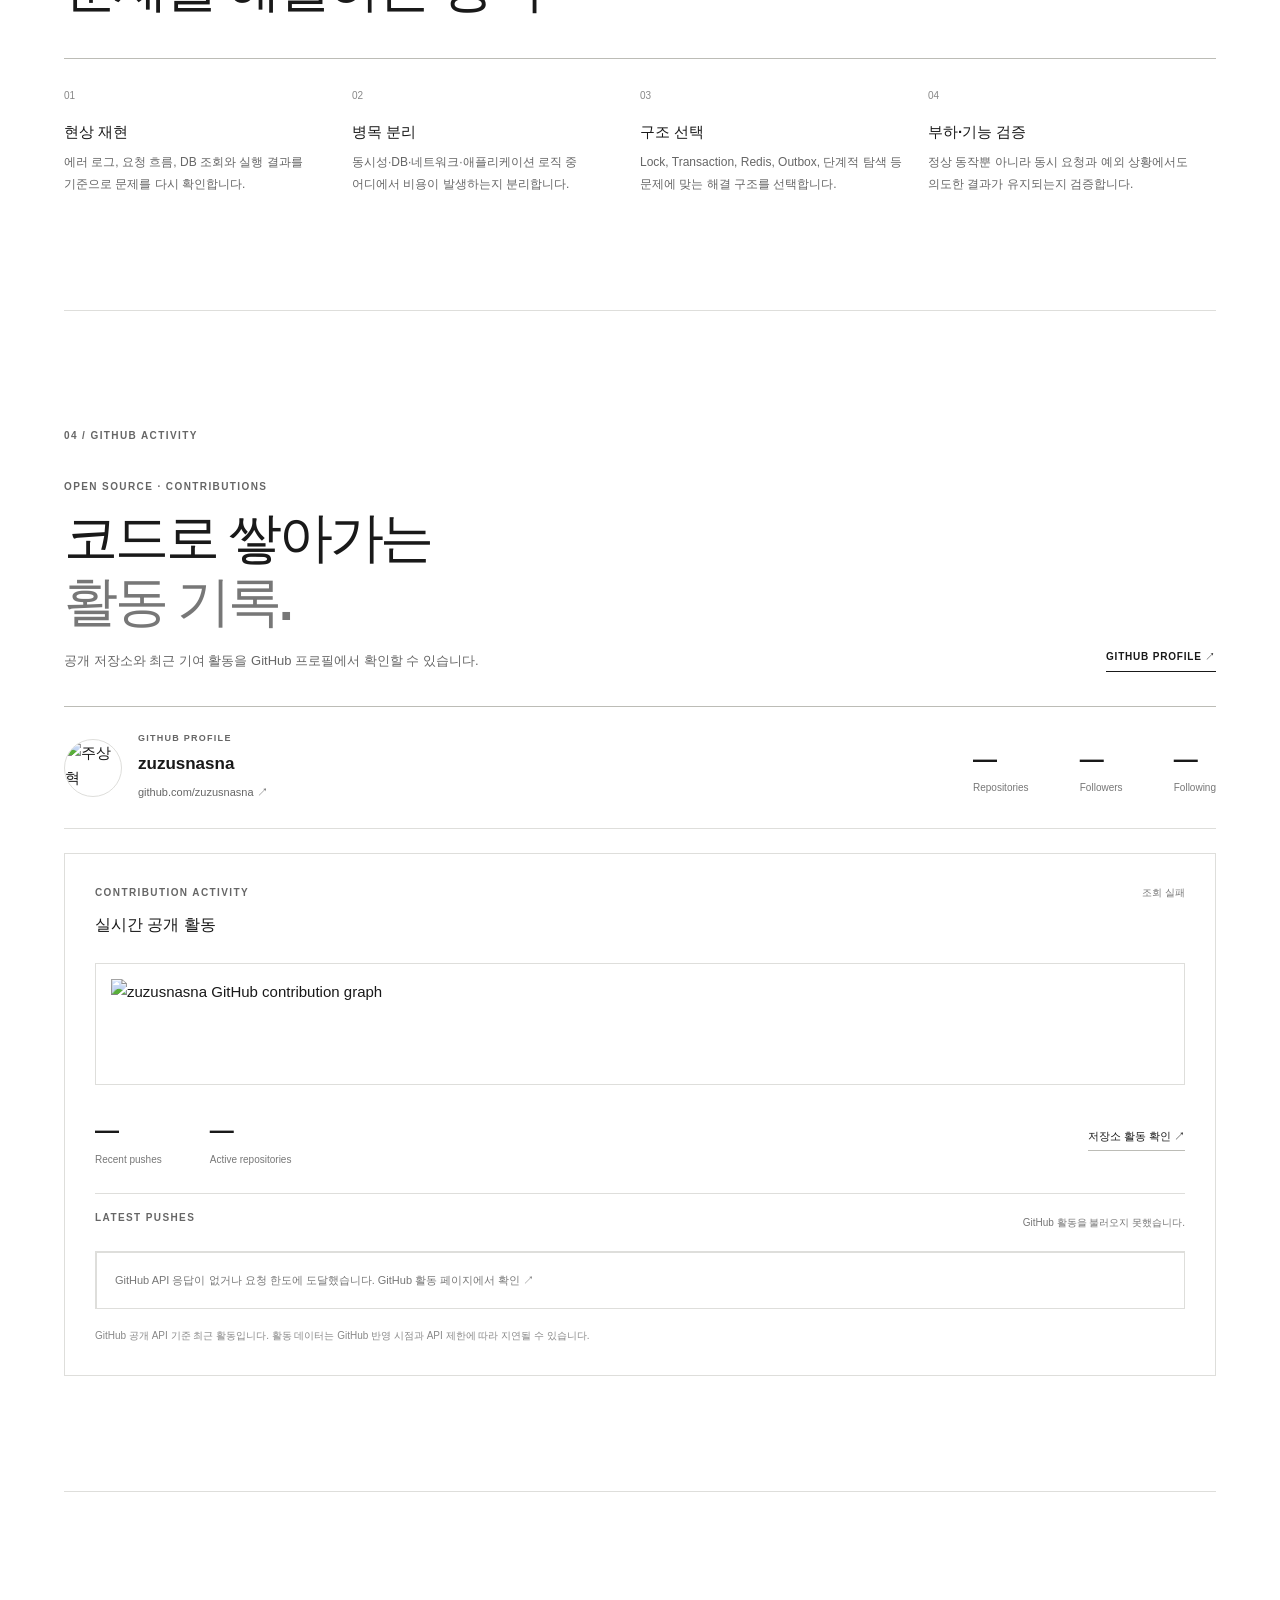
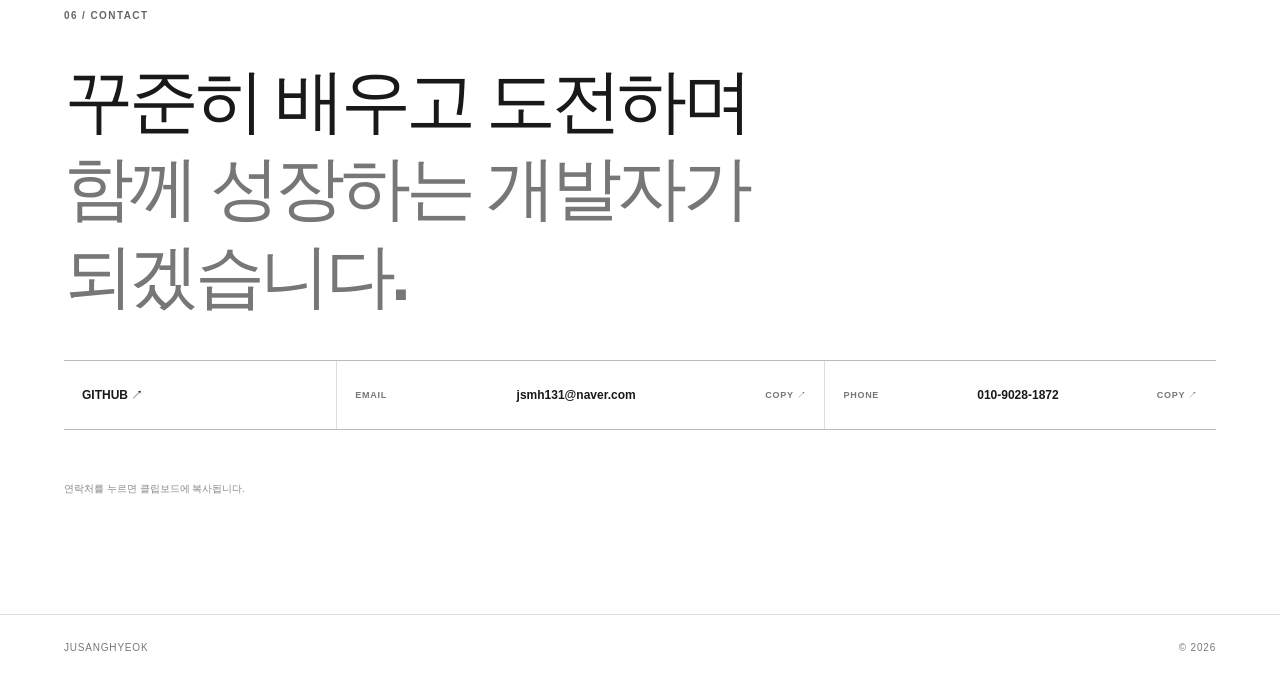
==== commit c0e193af: "feat: group backend stack by implementation area" ====
--- a/index.html
+++ b/index.html
@@ -10,7 +10,7 @@
 <main id="top">
 <section class="hero section"><div class="eyebrow">BACKEND · FULL STACK · PROBLEM SOLVING</div><div class="hero-main"><h1>문제를 발견하고,<br><em>구조로 해결합니다.</em></h1><p class="hero-copy">기능을 만드는 데서 멈추지 않고, 병목과 동시성 문제의 원인을 찾아<br>데이터 흐름과 처리 구조를 바꾸는 개발자 주상혁입니다.</p><a class="scroll-link" href="#projects">VIEW PROJECTS ↓</a></div><aside class="hero-terminal" aria-label="개발 환경 요약"><div class="terminal-bar"><i class="terminal-dot"></i><i class="terminal-dot"></i><i class="terminal-dot"></i><span class="terminal-label">profile.sh</span></div><div class="terminal-body"><div class="terminal-prompt">$ cat developer.txt</div><h2 class="terminal-name">Backend Developer<br>who solves the cause.</h2><div class="terminal-line"><span>FOCUS</span><strong>Concurrency / Performance</strong></div><div class="terminal-line"><span>BUILD</span><strong>Spring Boot · Redis · MySQL</strong></div><div class="terminal-line"><span>VERIFY</span><strong>k6 · Logs · Metrics</strong></div><div class="terminal-line"><span>DEPLOY</span><strong>Docker · GitHub Actions</strong></div><div class="terminal-tags"><span>API DESIGN</span><span>DATA CONSISTENCY</span><span>LOAD TEST</span></div></div></aside></section>
 <section id="about" class="section about"><div class="section-label">01 / ABOUT</div><div class="about-grid"><h2>기능보다<br><span>문제의 구조</span>를 봅니다.</h2><div><p class="lead">서비스를 구현하면서 발생한 성능, 권한, 데이터 정합성, 동시성 문제를 코드 수준에서 원인까지 추적하고 해결해 왔습니다.</p><div class="principles"><article><b>01</b><h3>원인부터 확인</h3><p>현상만 고치지 않고 요청 흐름과 데이터 처리 과정을 따라가며 병목의 원인을 찾습니다.</p></article><article><b>02</b><h3>구조로 해결</h3><p>동시성 제어, Transaction, Redis, 비동기 처리처럼 문제에 맞는 구조를 선택합니다.</p></article><article><b>03</b><h3>수치로 검증</h3><p>부하 테스트와 실제 실행 결과를 기준으로 변경 전후의 차이를 확인합니다.</p></article></div></div></div></section>
-<section id="stack" class="section stack"><div class="section-label">02 / TOOLKIT</div><div class="stack-heading"><h2>기술은 문제에 맞게<br>선택합니다.</h2><p>프로젝트에서 실제로 사용한 기술을 역할별로 정리했습니다.<br>기술 이름보다 어떤 문제를 해결하는 데 사용했는지에 집중합니다.</p></div><div class="stack-list"><div class="stack-row"><span class="stack-category">BACKEND</span><div class="stack-content"><div class="stack-logos"><img src="https://cdn.jsdelivr.net/gh/devicons/devicon/icons/java/java-original.svg" alt="Java"><img src="https://cdn.jsdelivr.net/gh/devicons/devicon/icons/spring/spring-original.svg" alt="Spring Boot"><img src="https://cdn.simpleicons.org/springsecurity/111111" alt="Spring Security"></div><strong>Java · Spring Boot · Spring Security</strong><p>API 설계, 인증·인가, 트랜잭션, 동시성 제어</p></div></div><div class="stack-row"><span class="stack-category">FRONTEND & MOBILE</span><div class="stack-content"><div class="stack-logos"><img src="https://cdn.jsdelivr.net/gh/devicons/devicon/icons/react/react-original.svg" alt="React"><img src="https://cdn.jsdelivr.net/gh/devicons/devicon/icons/javascript/javascript-original.svg" alt="JavaScript"><img src="https://cdn.jsdelivr.net/gh/devicons/devicon/icons/android/android-original.svg" alt="Android"><img src="https://cdn.jsdelivr.net/gh/devicons/devicon/icons/kotlin/kotlin-original.svg" alt="Kotlin"></div><strong>React · JavaScript · Android · Kotlin</strong><p>사용자 인터페이스, 지도 상호작용, 모바일 분석 흐름</p></div></div><div class="stack-row"><span class="stack-category">DATA</span><div class="stack-content"><div class="stack-logos"><img src="https://cdn.jsdelivr.net/gh/devicons/devicon/icons/mysql/mysql-original.svg" alt="MySQL"><img src="https://cdn.jsdelivr.net/gh/devicons/devicon/icons/oracle/oracle-original.svg" alt="Oracle"><img src="https://cdn.jsdelivr.net/gh/devicons/devicon/icons/redis/redis-original.svg" alt="Redis"></div><strong>MySQL · Oracle · JPA · Redis</strong><p>영속성 관리, 데이터 정합성, 대기열 자료구조</p></div></div><div class="stack-row"><span class="stack-category">RUNTIME & TEST</span><div class="stack-content"><div class="stack-logos"><img src="https://cdn.jsdelivr.net/gh/devicons/devicon/icons/docker/docker-original.svg" alt="Docker"><img src="https://cdn.jsdelivr.net/gh/devicons/devicon/icons/nginx/nginx-original.svg" alt="Nginx"><img src="https://cdn.jsdelivr.net/gh/devicons/devicon/icons/githubactions/githubactions-original.svg" alt="GitHub Actions"></div><strong>Docker · Nginx · GitHub Actions · k6</strong><p>배포 환경 구성, 운영 설정, 부하 테스트와 결과 검증</p></div></div><div class="stack-row"><span class="stack-category">ML & PROCESSING</span><div class="stack-content"><div class="stack-logos"><img src="https://cdn.jsdelivr.net/gh/devicons/devicon/icons/tensorflow/tensorflow-original.svg" alt="TensorFlow Lite"></div><strong>TensorFlow Lite · GPU Delegate · XNNPACK</strong><p>모바일 추론 실행 환경과 단계적 영상 분석</p></div></div></div></section>
+<section id="stack" class="section stack"><div class="section-label">02 / TOOLKIT</div><div class="stack-heading"><h2>기술은 문제에 맞게<br>선택합니다.</h2><p>프로젝트에서 사용한 기술을 역할과 구현 영역별로 정리했습니다.<br>인증·인가처럼 백엔드 구현에 속하는 기술은 해당 영역 아래에 배치했습니다.</p></div><div class="stack-list"><div class="stack-row"><span class="stack-category">BACKEND</span><div class="stack-content"><strong>Java</strong><p>객체지향 프로그래밍, 예외 처리, 컬렉션과 서버 애플리케이션 구현</p><div class="stack-subgroup"><span class="stack-subcategory">Spring Boot</span><div class="stack-subcontent"><div class="stack-logos"><img src="https://cdn.jsdelivr.net/gh/devicons/devicon/icons/spring/spring-original.svg" alt="Spring Boot"><img src="https://cdn.simpleicons.org/springsecurity/111111" alt="Spring Security"></div><strong>Spring Boot · Spring MVC · Spring Security</strong><p>REST API, 의존성 주입, 요청 처리, 인증·인가, 예외 처리와 트랜잭션</p><div class="stack-detail"><span>인증·인가</span><p>OAuth 2.0 · JWT · Spring Security</p></div><div class="stack-detail"><span>데이터 접근</span><p>Spring Data JPA · MyBatis · JDBC</p></div></div></div><div class="stack-subgroup"><span class="stack-subcategory">실시간·메시징</span><div class="stack-subcontent"><strong>WebSocket · STOMP · Kafka</strong><p>실시간 메시지 전달과 서비스 간 이벤트 처리</p></div></div></div></div><div class="stack-row"><span class="stack-category">DATABASE</span><div class="stack-content"><div class="stack-logos"><img src="https://cdn.jsdelivr.net/gh/devicons/devicon/icons/mysql/mysql-original.svg" alt="MySQL"><img src="https://cdn.jsdelivr.net/gh/devicons/devicon/icons/oracle/oracle-original.svg" alt="Oracle"><img src="https://cdn.jsdelivr.net/gh/devicons/devicon/icons/redis/redis-original.svg" alt="Redis"></div><strong>MySQL · Oracle · Redis</strong><p>관계형 데이터 모델링, SQL, 인덱스, 트랜잭션, 캐시와 정렬 집합 기반 대기열</p></div></div><div class="stack-row"><span class="stack-category">FRONTEND</span><div class="stack-content"><div class="stack-logos"><img src="https://cdn.jsdelivr.net/gh/devicons/devicon/icons/react/react-original.svg" alt="React"><img src="https://cdn.jsdelivr.net/gh/devicons/devicon/icons/javascript/javascript-original.svg" alt="JavaScript"></div><strong>React · JavaScript · Vite</strong><p>컴포넌트 기반 UI, 상태 관리, API 연동과 빌드</p></div></div><div class="stack-row"><span class="stack-category">DEPLOY & TEST</span><div class="stack-content"><div class="stack-logos"><img src="https://cdn.jsdelivr.net/gh/devicons/devicon/icons/docker/docker-original.svg" alt="Docker"><img src="https://cdn.jsdelivr.net/gh/devicons/devicon/icons/nginx/nginx-original.svg" alt="Nginx"><img src="https://cdn.jsdelivr.net/gh/devicons/devicon/icons/githubactions/githubactions-original.svg" alt="GitHub Actions"></div><strong>Linux · Docker · Nginx · GitHub Actions · k6</strong><p>서버 환경 구성, 리버스 프록시, CI/CD 배포와 부하 테스트</p></div></div><div class="stack-row"><span class="stack-category">ML & MOBILE</span><div class="stack-content"><div class="stack-logos"><img src="https://cdn.jsdelivr.net/gh/devicons/devicon/icons/android/android-original.svg" alt="Android"><img src="https://cdn.jsdelivr.net/gh/devicons/devicon/icons/kotlin/kotlin-original.svg" alt="Kotlin"><img src="https://cdn.jsdelivr.net/gh/devicons/devicon/icons/tensorflow/tensorflow-original.svg" alt="TensorFlow Lite"></div><strong>Android · Kotlin · TensorFlow Lite</strong><p>모바일 앱 개발과 기기 내 영상 분석·추론 처리</p></div></div></div></section>
 <section id="projects" class="section projects"><div class="section-label">03 / SELECTED WORK</div>
 <div class="projects-layout">
   <div class="project-switcher" id="projectSwitcher" role="tablist" aria-label="프로젝트 선택" aria-orientation="vertical">
